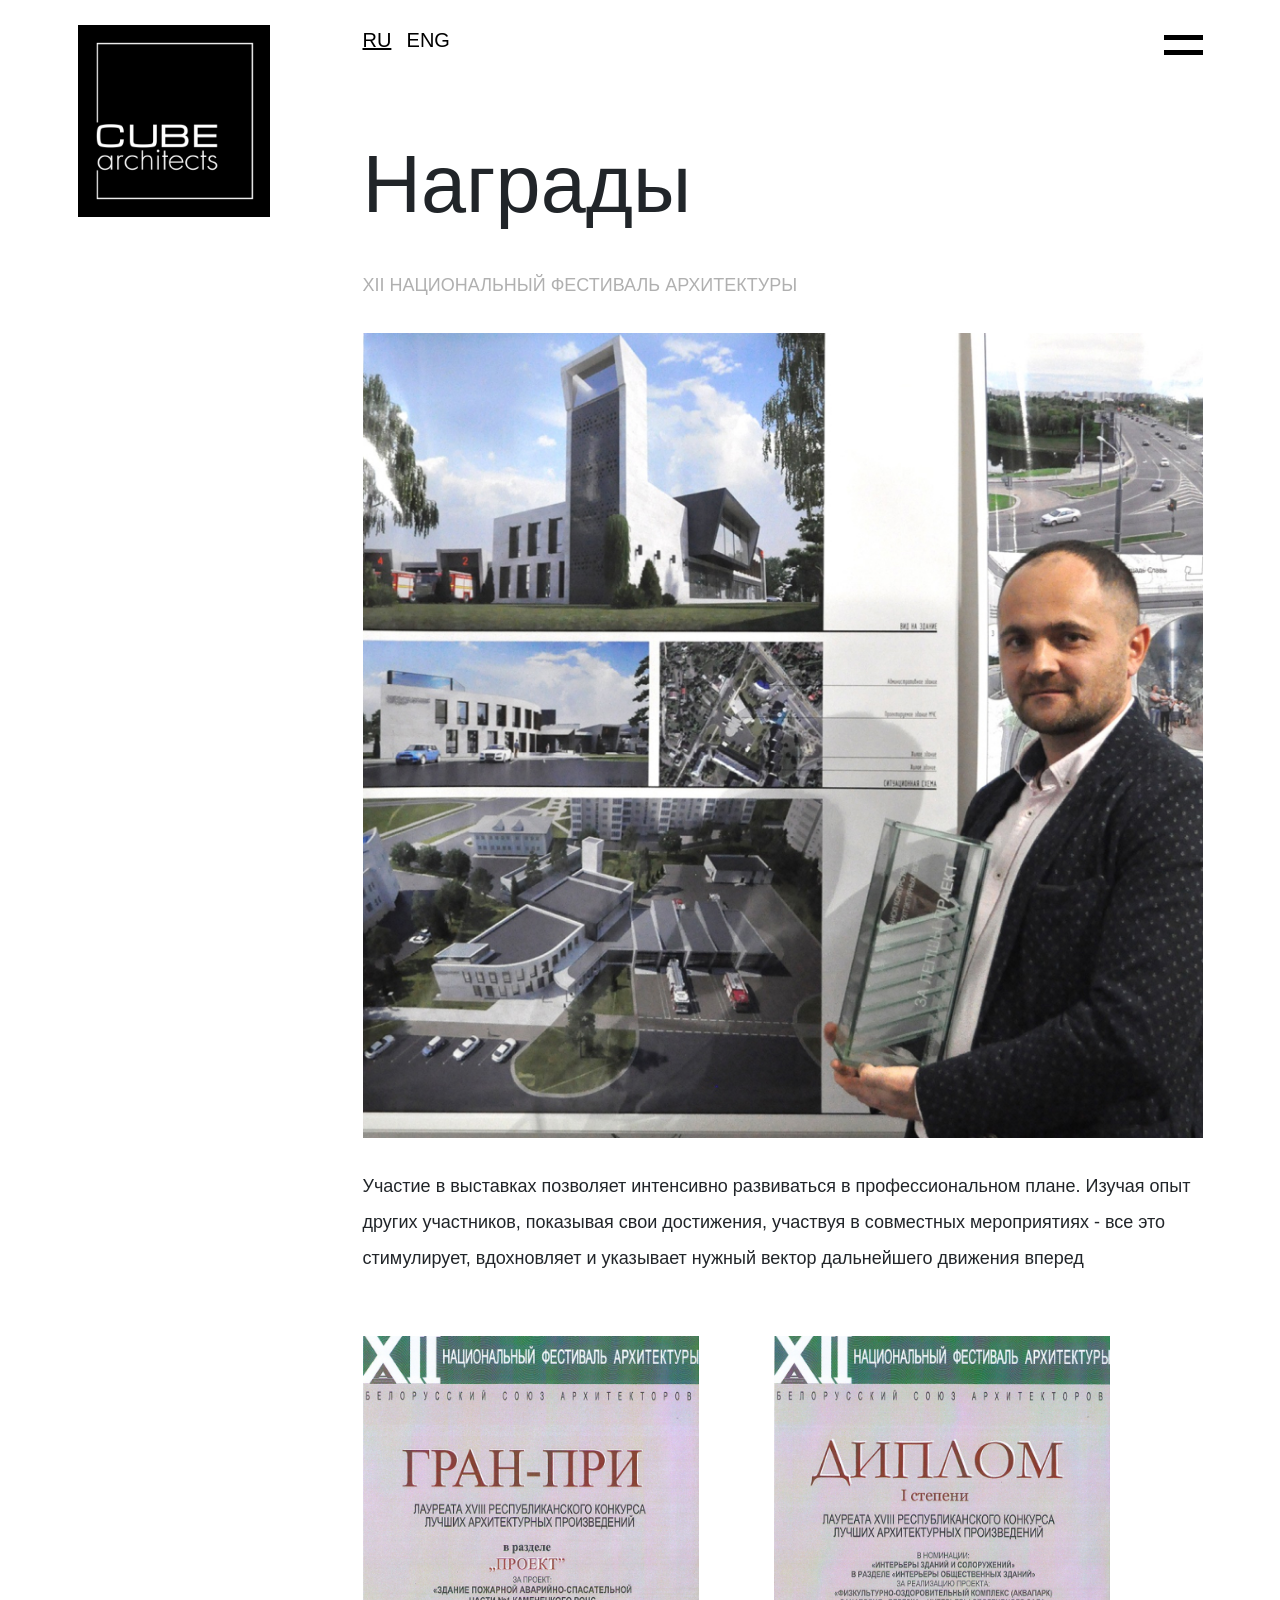
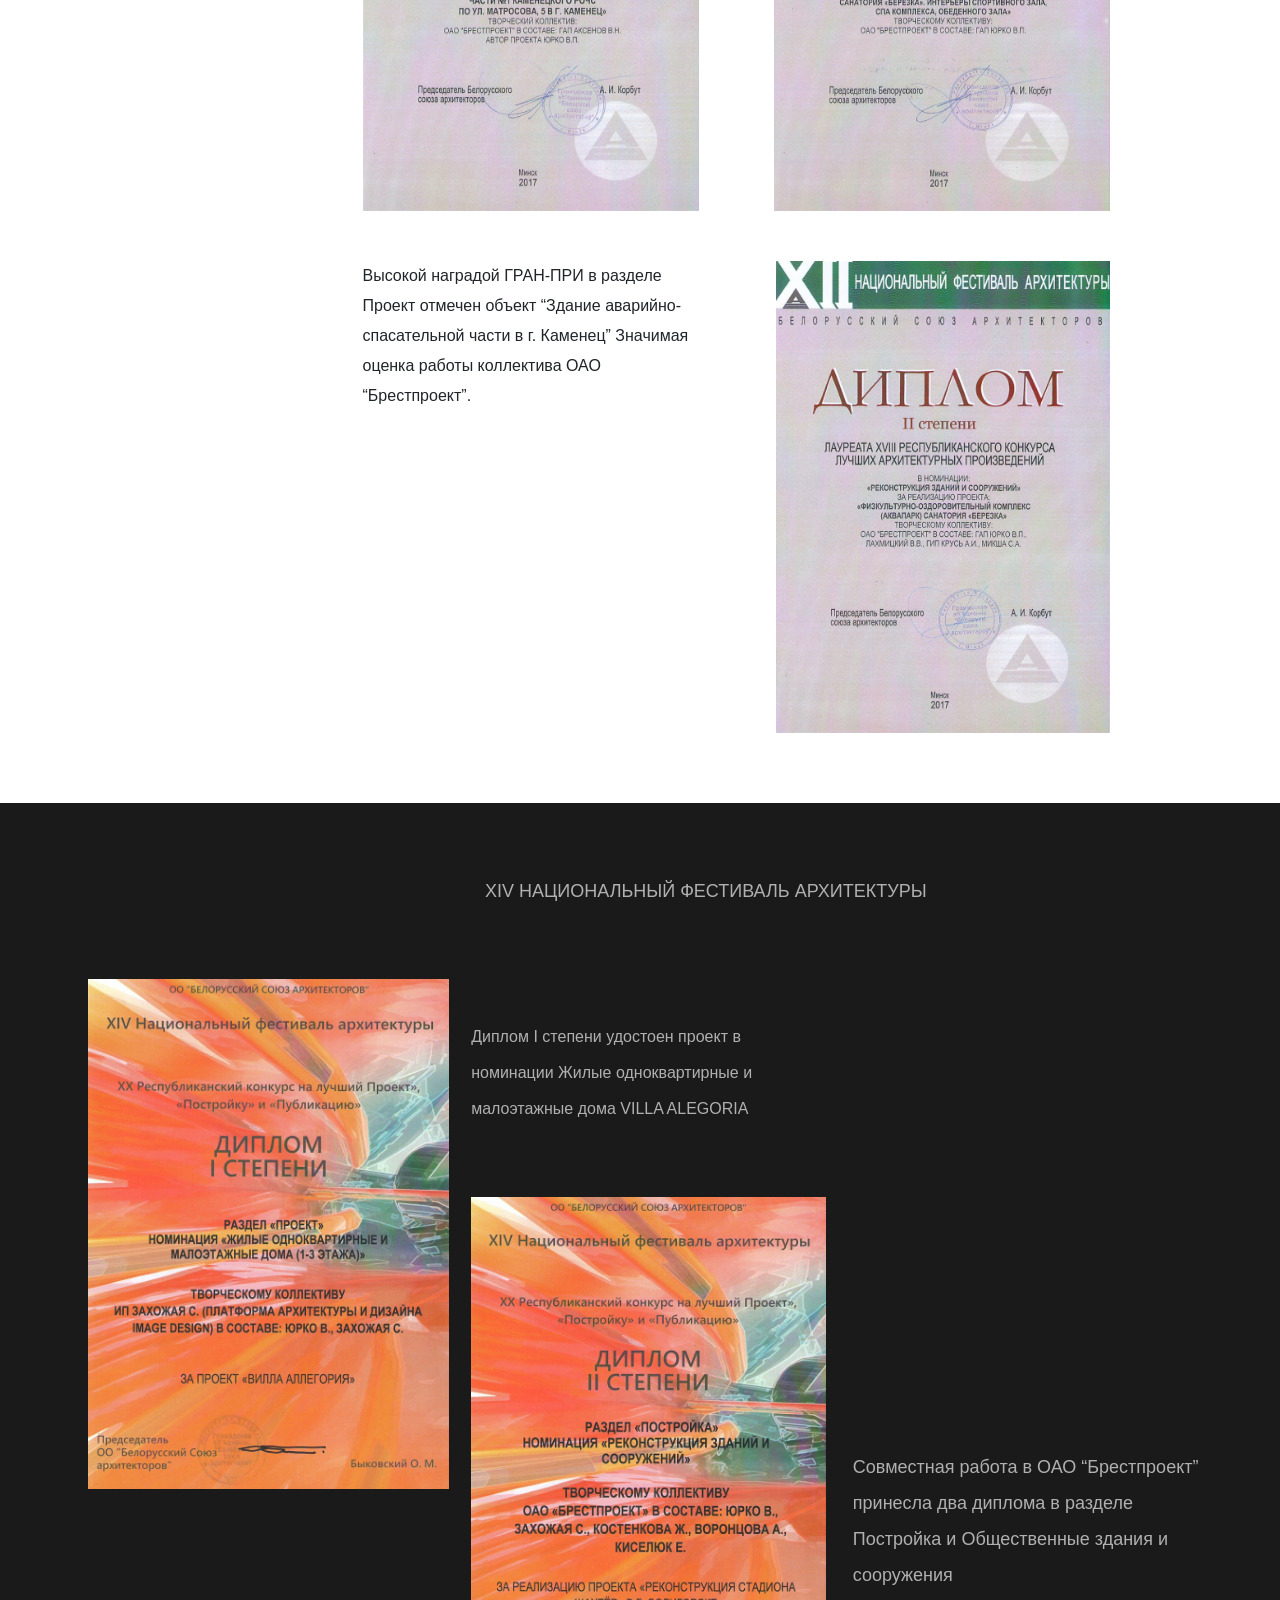
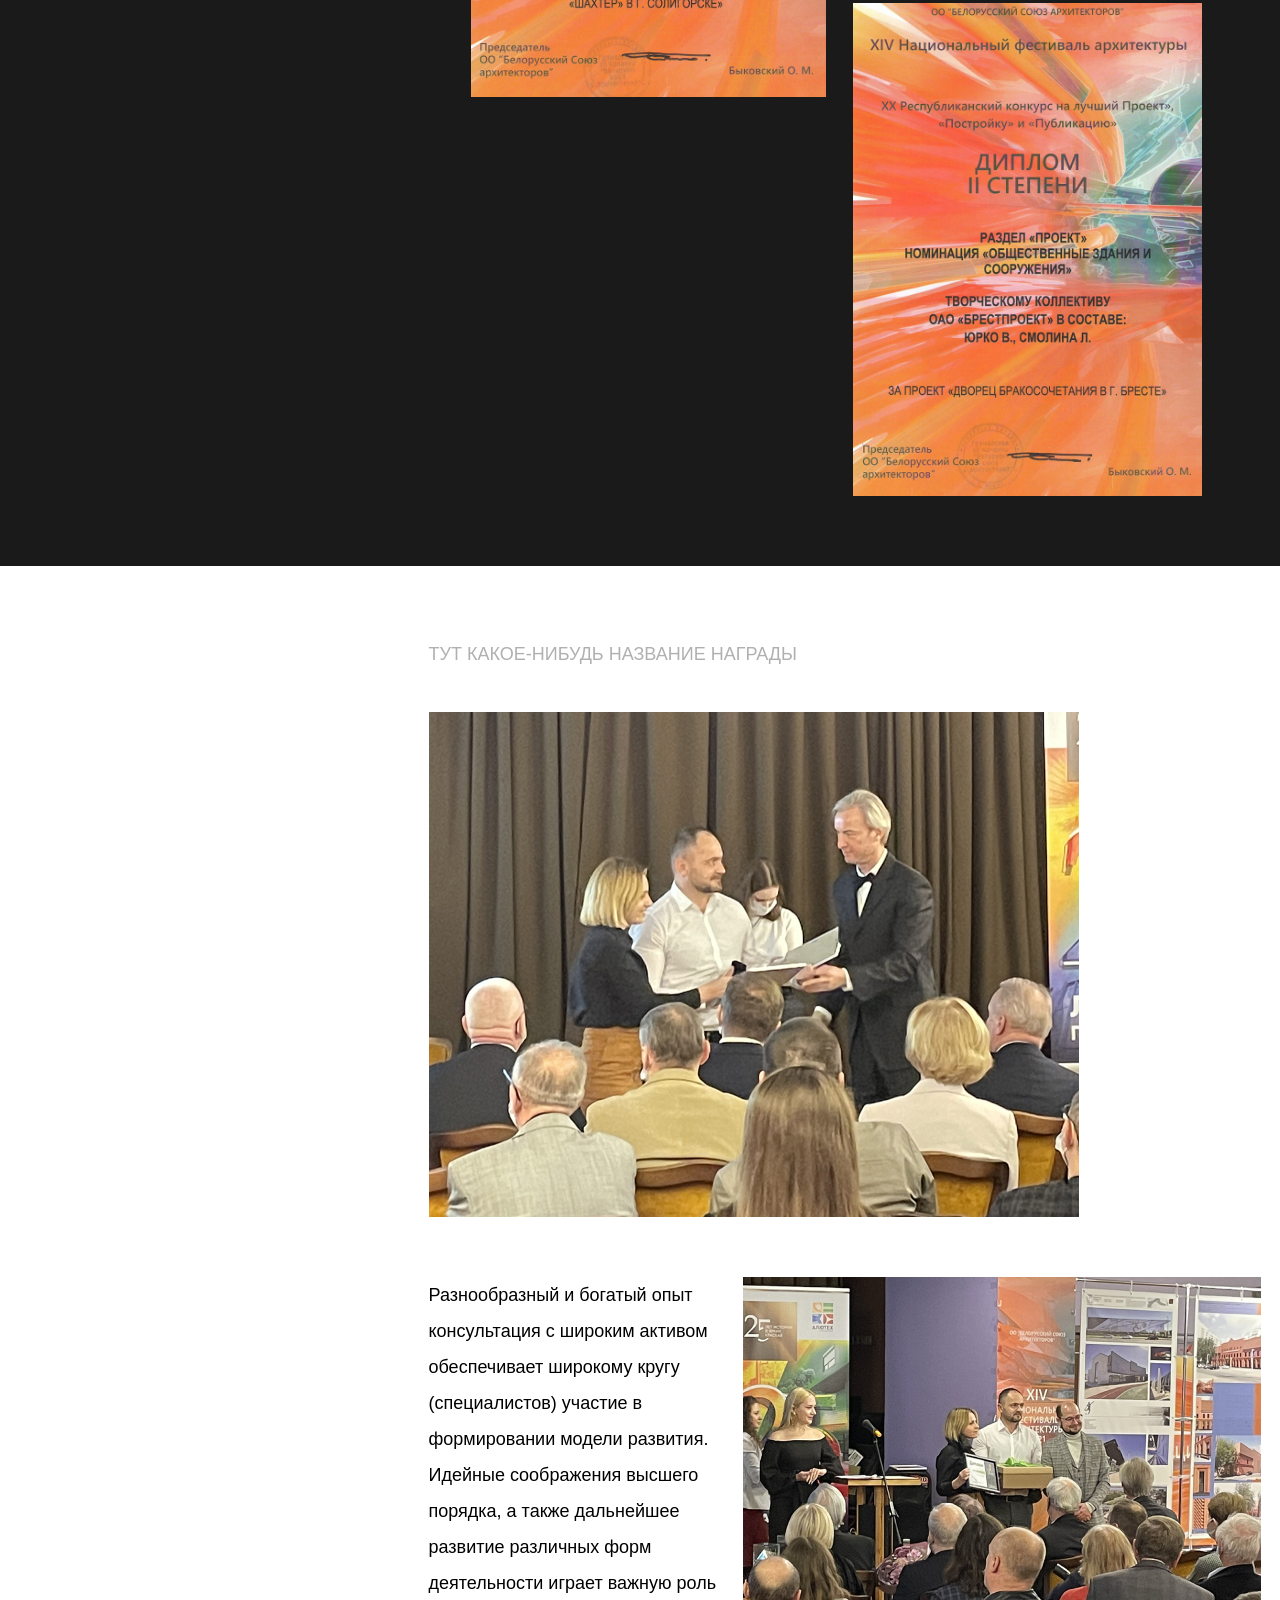
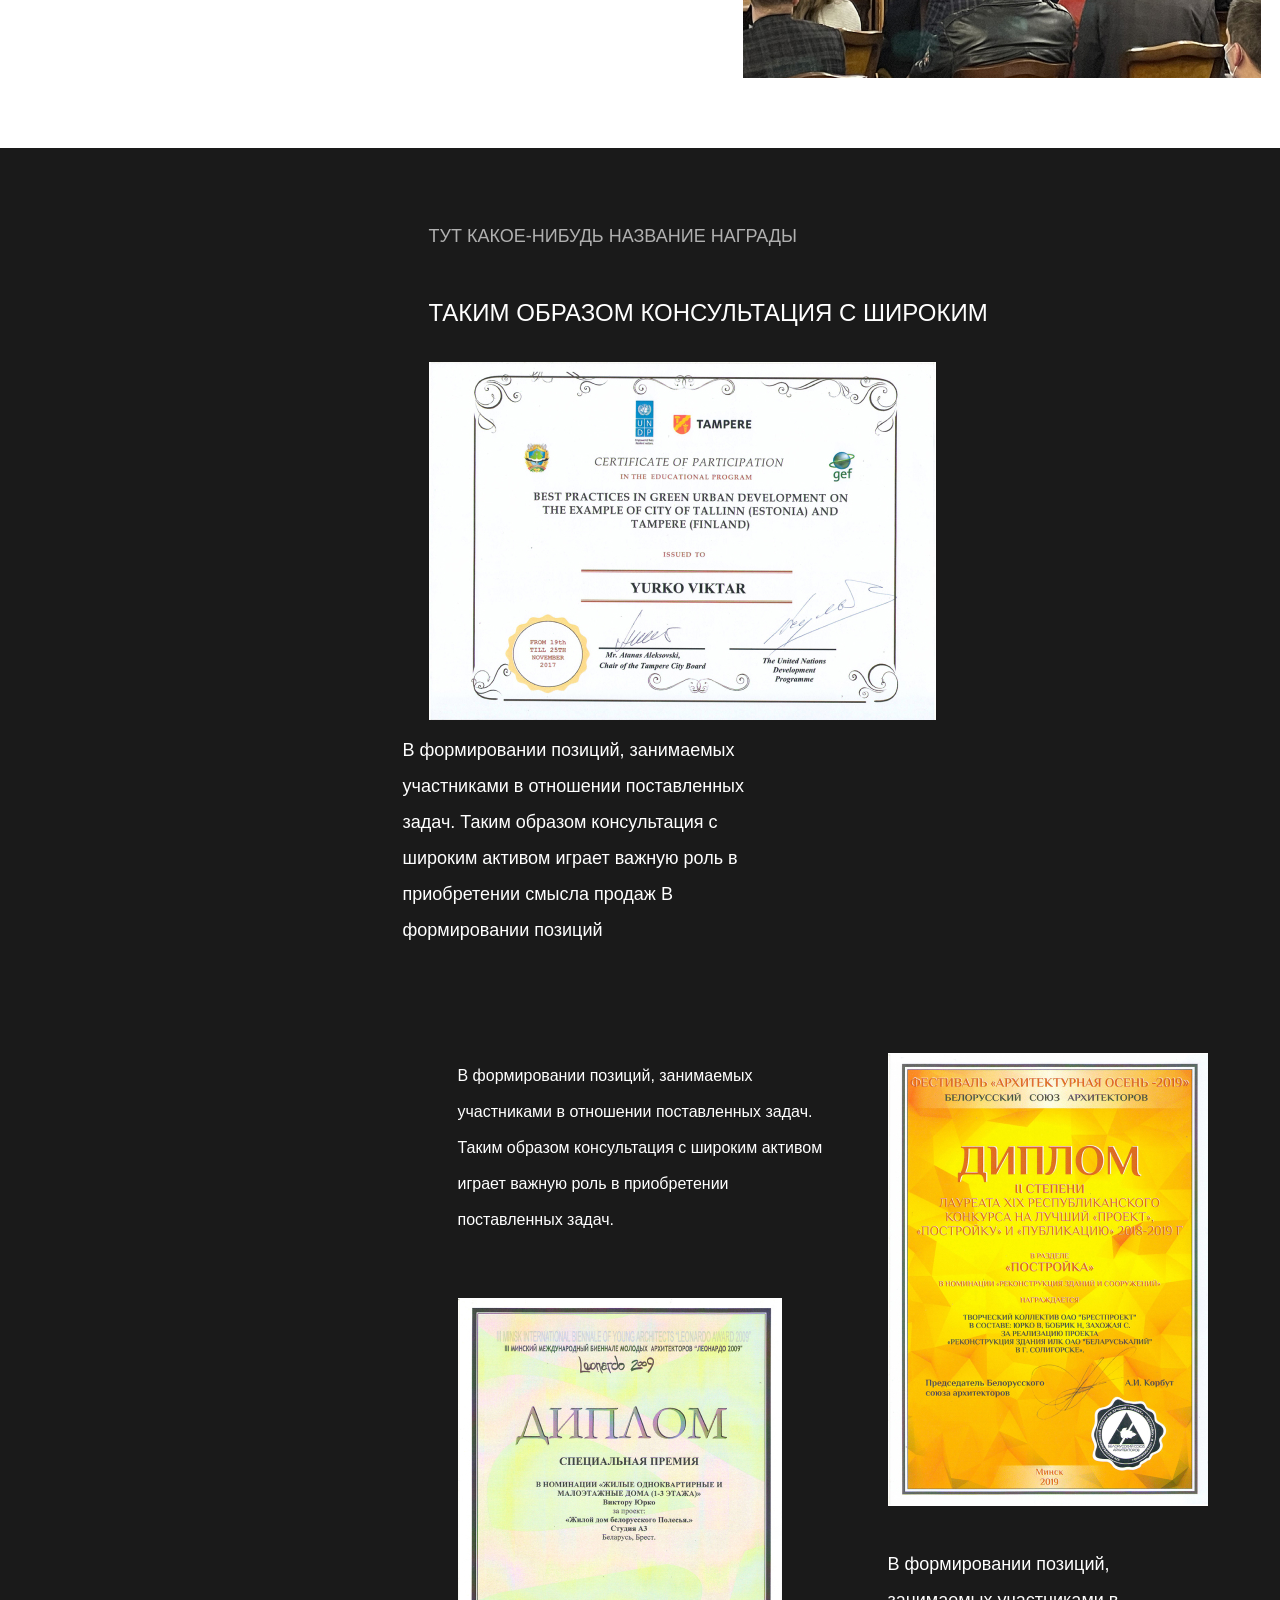
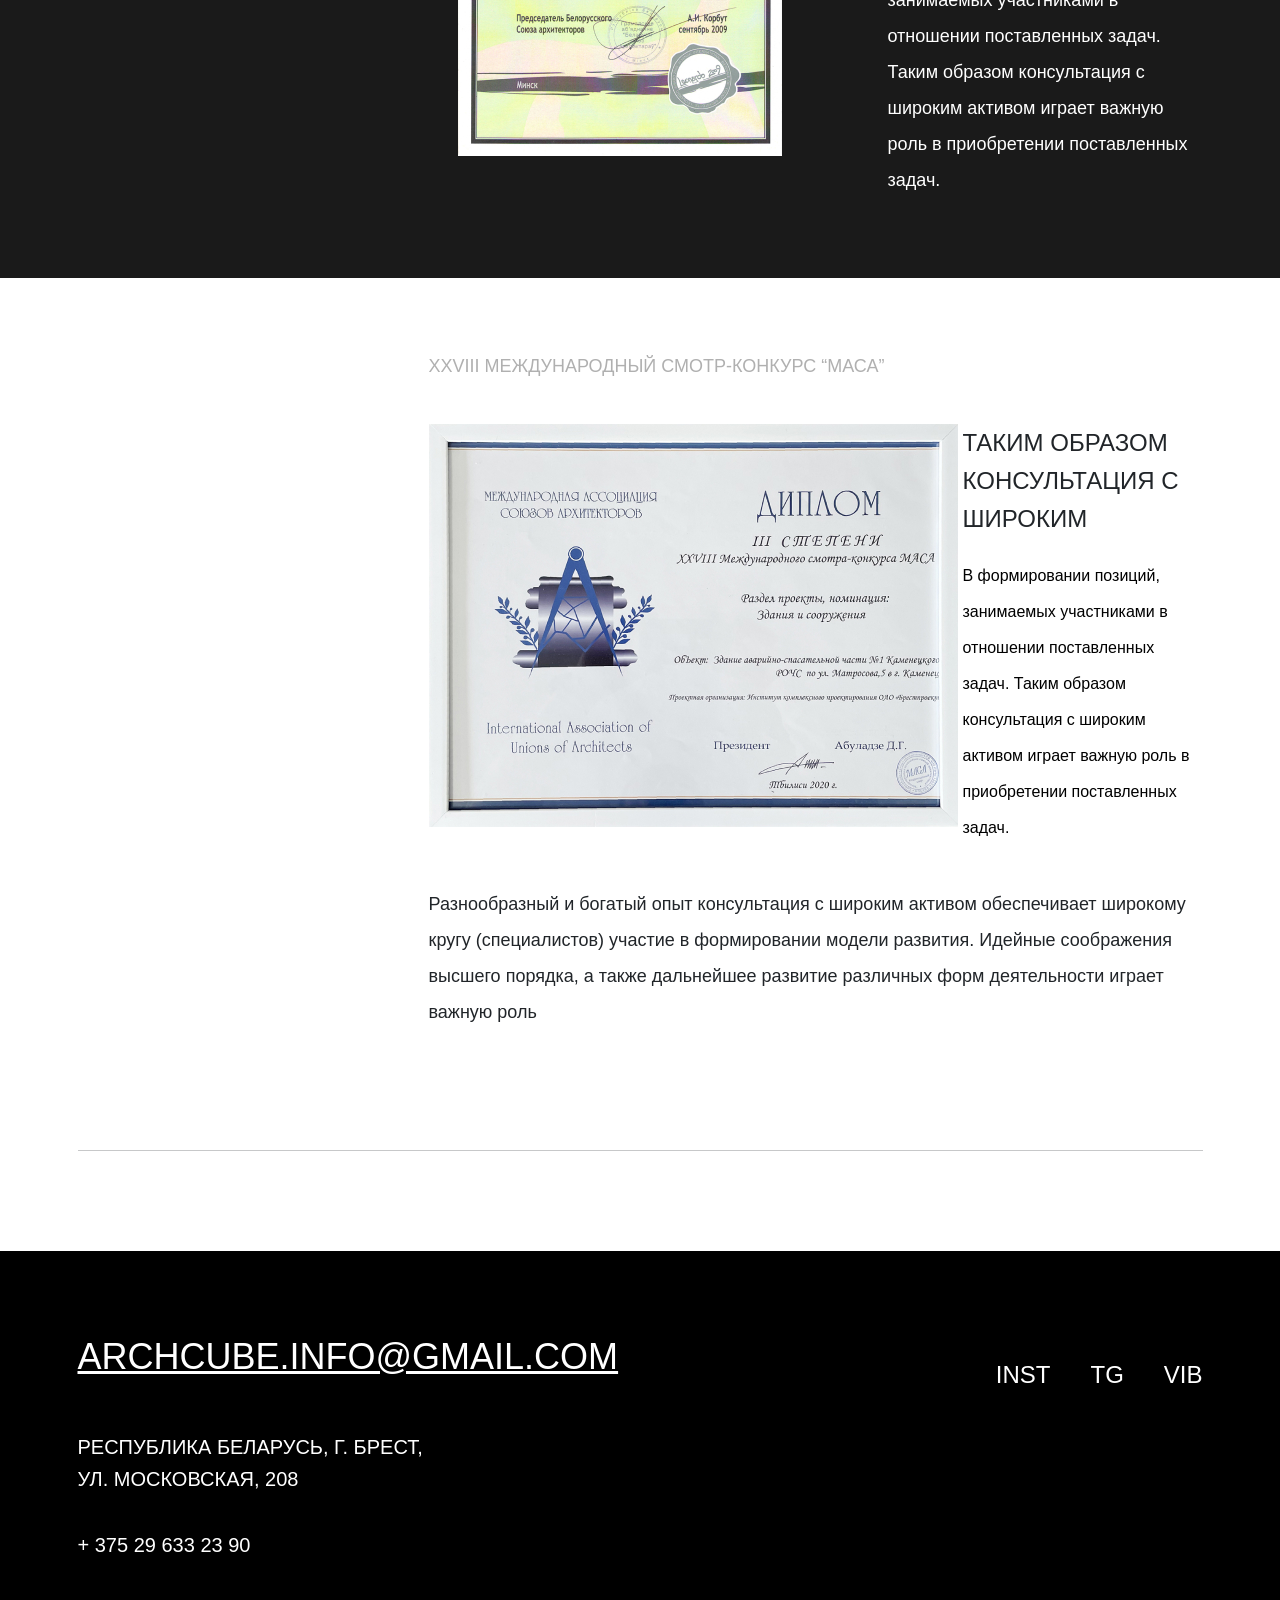
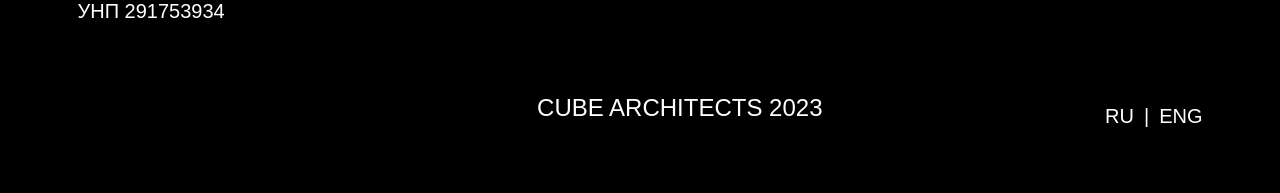
==== awards-page/index.html @ a205dd48 "half adaptive for awards-page" ====
<!DOCTYPE html>
<html lang="ru">

<head>
    <meta charset="UTF-8">
    <meta name="viewport" content="width=device-width, initial-scale=1.0">
    <title>Awards</title>
    <link rel="stylesheet" href="../general/css/bootstrap.css">
    <link rel="stylesheet" href="../general/less/style.css">
    <link rel="stylesheet" href="../awards-page/less/style.css">
    <link rel="shortcut icon" href="../general/img/logo.svg" />
</head>

<body>
    <main class="main">

        <div class="container">
            <div class="header">
                <div class="row">
                    <div class="col-lg-3 col-md-4 col-sm-5">
                        <div class="logo">
                            <img src="../general/img/logo.svg" alt="logo">
                        </div>
                    </div>
                    <div class="col-lg-9 col-md-8 col-sm-7">
                        <div class="upper-header-part">
                            <div class="header-language">
                                <div class="ru">
                                    <p>ru</p>
                                </div>
                                <div class="eng">
                                    <p>eng</p>
                                </div>
                            </div>
                            <div class="hamburger-container">
                                <div class="hamburger">
                                    <div class="hamburger-line"></div>
                                    <div class="hamburger-line"></div>
                                </div>
                            </div>
                        </div>
                        <div class="wrap">
                            <div class="wrap-block">
                                <h1>Награды</h1>
                            </div>
                        </div>
                    </div>
                </div>
            </div>
        </div>

        <div class="main-menu">
            <div class="menu-container row">
                <div class="menu-txt col-lg-5 col-md-6 col-sm-6">
                    <a href="#">
                        <h1>Главная</h1>
                    </a>
                    <a href="#">
                        <h1>Проекты</h1>
                    </a>
                    <a href="#">
                        <h1>Команда</h1>
                    </a>
                    <a href="#">
                        <h1>Награды</h1>
                    </a>
                    <a href="#">
                        <h1 class="last-link">Контакты</h1>
                    </a>
                </div>
                <div class="cross col-lg-2 col-md-2 col-sm-2">
                    <div class="cross-figure"></div>
                </div>

                <div class="menu-logo col-lg-5 col-md-4 col-sm-4">
                    <img class="menu-logo-img" src="../general/img/logo.svg" alt="logo">
                </div>
            </div>
            <div class="mail-container">
                <div class="mail">
                    <p>archcube.info@gmail.com</p>
                </div>

                <div class="mail-underline"></div>
            </div>
        </div>

        <div class="container">
            <div class="fest-12-arch">

                <div class="row">
                    <div class="col-lg-9 offset-lg-3 col-md-8 offset-md-4 col-sm-12">
                        <div class="fest-12-arch-title">
                            <p>XII НАЦИОНАЛЬНЫЙ ФЕСТИВАЛЬ АРХИТЕКТУРЫ</p>
                        </div>
                        <div class="fest-12-arch-img">
                            <img src="img/12-fest-main-img.jpg" alt="photo-award">
                        </div>
                        <div class="fest-12-arch-txt">
                            <p>Участие в выставках позволяет интенсивно развиваться в профессиональном плане. Изучая опыт других участников, показывая свои достижения, участвуя в совместных мероприятиях - все это стимулирует, вдохновляет и указывает нужный вектор дальнейшего движения вперед</p>
                        </div>
                    </div>
                </div>

                <div class="row">
                    <div class="col-lg-9 offset-lg-3 col-md-8 offset-md-4 col-sm-12">
                        <div class="fest-12-arch-grandprix">
                            <img src="img/12-grandprix.jpg" alt="grandprix">
                        </div>
                        <div class="fest-12-arch-dip1degree">
                            <img src="img/12-first-degree.jpg" alt="first-degree">
                        </div>
                    </div>
                </div>

                <div class="row">
                    <div class="col-lg-9 offset-lg-3 col-md-8 offset-md-4 col-sm-12">
                        <div class="fest-12-arch-dip-txt">
                            <p>Высокой наградой  ГРАН-ПРИ в разделе Проект отмечен объект “Здание аварийно-спасательной части в г. Каменец”
                                Значимая оценка работы коллектива ОАО “Брестпроект”.</p>
                        </div>
                        <div class="fest-12-arch-dip2degree">
                            <img src="img/12-second-degree.jpg" alt="second-degree">
                        </div>
                    </div>
                </div>
            </div>
        </div>

        <div class="section">
            <div class="container">
                <div class="fest-14-arch">

                    <div class="row">
                        <div class="col-lg-9 offset-lg-3 col-md-8 offset-md-4 col-sm-12">
                            <div class="fest-14-arch-title">
                                <p>XIV НАЦИОНАЛЬНЫЙ ФЕСТИВАЛЬ АРХИТЕКТУРЫ</p>
                            </div>
                        </div>
                    </div>

                    <div class="row">

                        <div class="col-lg-4 col-md-4 col-sm-4">
                            <div class="fest-14-arch-left">
                                <img src="img/14-project-first-degree.jpg" alt="">
                            </div>
                        </div>

                        <div class="col-lg-4 col-md-4 col-sm-4">
                            <div class="fest-14-arch-center">
                                <div class="fest-14-arch-center-uptxt">
                                    <p>Диплом I степени удостоен проект в номинации Жилые одноквартирные и малоэтажные дома 
                                        VILLA ALEGORIA</p>
                                </div>
                                <div class="fest-14-arch-center-img">
                                    <img src="img/14-building-second-degree.jpg" alt="">
                                </div>
                            </div>
                        </div>

                        <div class="col-lg-4 col-md-4 col-sm-4">
                            <div class="fest-14-arch-right">
                                <div class="fest-14-arch-right-txt">
                                    <p>Совместная работа в ОАО “Брестпроект” принесла два диплома в разделе Постройка и Общественные здания и сооружения</p>
                                </div>
                                <div class="fest-14-arch-right-img">
                                    <img src="img/14-project-second-degree.jpg" alt="">
                                </div>
                            </div>
                        </div>

                    </div>
                </div>
            </div>
        </div>

        <div class="container">
            <div class="photo-awards">

                <div class="row">
                    <div class="col-lg-9 offset-3">
                        <div class="photo-awards-title">
                            <p>тут какое-нибудь название награды</p>
                        </div>
                        <div class="photo-awards-img">
                            <img src="img/other-photo-1.jpg" alt="">
                        </div>
                    </div>
                </div>

                <div class="row">
                    <div class="col-lg-4 offset-3">
                        <div class="photo-awards-txtdown">
                            <p>Разнообразный и богатый опыт консультация
                                с широким активом обеспечивает широкому кругу
                                (специалистов) участие в формировании модели
                                развития. Идейные соображения высшего порядка,
                                а также дальнейшее развитие различных форм
                                деятельности играет важную роль </p>
                        </div>
                    </div>

                    <div class="col-lg-5">
                        <div class="photo-awards-imgdown">
                            <img src="img/other-photo-2.jpg" alt="">
                        </div>
                    </div>

                </div>
            </div>
        </div>

        <div class="section">
            <div class="container">
                <div class="other-awards">

                    <div class="row">
                        <div class="col-lg-9 offset-3">
                            <div class="other-awards-title">
                                <p>тут какое-нибудь название награды</p>
                            </div>
                            <div class="other-awards-titletxt">
                                <p>Таким образом консультация с широким</p>
                            </div>
                        </div>
                    </div>

                    <div class="row">
                        <div class="col-lg-9 offset-3">
                            <div class="other-awards-img-greenurban">
                                <img src="img/best-practice-green-urban.jpg" alt="">
                            </div>
                            <div class="other-awards-txt-greenurban">
                                <p>В формировании позиций, занимаемых участниками в отношении
                                    поставленных задач. Таким образом консультация с широким
                                    активом играет важную роль в приобретении смысла продаж В
                                    формировании позиций</p>
                            </div>
                        </div>
                    </div>

                    <div class="row">

                        <div class="col-lg-4 offset-4">
                            <div class="other-awards-txt-leo">
                                <p>В формировании позиций,
                                    занимаемых участниками
                                    в отношении поставленных
                                    задач. Таким образом
                                    консультация с широким
                                    активом играет важную роль в
                                    приобретении поставленных задач.</p>
                            </div>
                            <div class="other-awards-img-leo">
                                <img src="img/leonardo-2009.jpg" alt="">
                            </div>
                        </div>

                        <div class="col-lg-4">
                            <div class="other-awards-img-yellow">
                                <img src="img/diploma-2-degree-yellow.jpg" alt="">
                            </div>
                            <div class="other-awards-txt-yellow">
                                <p>В формировании позиций, занимаемых участниками в
                                    отношении поставленных задач. Таким образом
                                    консультация с широким активом играет важную роль
                                    в приобретении поставленных задач.</p>
                            </div>
                        </div>
                    </div>
                </div>
            </div>
        </div>

        <div class="container">
            <div class="masa">

                <div class="row">
                    <div class="col-lg-9 offset-3">
                        <div class="masa-title">
                            <p>XXVIII Международный смотр-конкурс “маса”</p>
                        </div>
                    </div>
                </div>

                <div class="row">
                    <div class="col-lg-6 offset-3">
                        <div class="masa-img">
                            <img src="img/masa.jpg" alt="">
                        </div>
                    </div>
                    <div class="col-lg-3">
                        <div class="masa-titletxt">
                            <p>Таким образом консультация с широким</p>
                        </div>
                        <div class="masa-txt">
                            <p>В формировании позиций, занимаемых участниками в
                                отношении поставленных задач. Таким образом
                                консультация с широким активом играет важную роль
                                в приобретении поставленных задач.</p>
                        </div>
                    </div>
                </div>

                <div class="row">
                    <div class="col-lg-9 offset-3">
                        <div class="masa-txtdown">
                            <p>Разнообразный и богатый опыт консультация с
                                широким активом обеспечивает широкому кругу
                                (специалистов) участие в формировании модели
                                развития. Идейные соображения высшего порядка,
                                а также дальнейшее развитие различных форм
                                деятельности играет важную роль</p>
                        </div>
                    </div>
                </div>
            </div>
        </div>

        <div class="container">
            <div class="footer-line">
                <div class="row">
                    <div class="col-lg-12 col-md-12 col-sm-12">
                        <hr>
                    </div>
                </div>
            </div>
        </div>

        <footer class="footer">
            <div class="container">
                <div class="row">
                    <div class="col-lg-8 col-md-8 col-sm-8 footer-left-col">
                        <p class="footer-email">archcube.info@gmail.com</p>
                        <p class="footer-address footer-com-info">республика беларусь, г. брест, ул. московская, 208</p>
                        <p class="footer-phone-number footer-com-info">+ 375 29 633 23 90</p>
                        <p class="footer-unp footer-com-info">УНП 291753934</p>
                        <p class="footer-company-name  footer-com-info">CUBE architects 2023</p>
                    </div>
                    <div class="col-lg-4 col-md-4 col-sm-4 footer-right-col">
                        <div class="footer-online-contacts">
                            <a class="footer-inst online-contact">INST</a>
                            <a class="footer-tg online-contact">TG</a>
                            <a class="footer-vib online-contact">VIB</a>
                        </div>
                        <div class="footer-language-switcher">
                            <a class="footer-language-button">RU</a>
                            <p class="footer-language-separator"> | </p>
                            <a class="footer-language-button">ENG</a>
                        </div>
                    </div>
                </div>
            </div>
        </footer>

    </main>
</body>
<script src="../general/js/main.js"></script>

</html>
---- general/less/style.css ----
html{font-size:10px}.questrial{font-family:'Questrial',sans-serif;font-size:96px;font-weight:400}.header{padding:25px 0 50px 0}.header .ru{display:inline-block;font-family:'Montserrat',sans-serif;font-size:20px;font-weight:400;color:#B0B0B0;color:#000000;text-transform:uppercase;text-decoration:underline;margin-right:1.2rem}.header .eng{display:inline-block;font-family:'Montserrat',sans-serif;font-size:20px;font-weight:400;color:#B0B0B0;color:#000000;text-transform:uppercase}.header .upper-header-part{display:flex;flex-direction:row;align-items:flex-start;justify-content:space-between}.header .wrap{display:flex;justify-content:flex-start;align-items:end;flex-direction:row;width:100%;height:90%}.header .wrap h1{vertical-align:bottom;justify-content:flex-start;display:flex;flex-direction:column;font-family:'Montserrat',sans-serif;font-size:81px;font-weight:300}.header .hamburger-container{display:flex;flex-direction:column;justify-content:start;align-items:end}.header .hamburger{display:flex;flex-direction:column;text-align:right;margin:0 0 0 auto;padding:10px 0;transition-duration:.2s;justify-content:space-between;height:40px}.header .hamburger:hover{cursor:pointer;background-color:#000}.header .hamburger-line{background-color:#000;width:3vw;height:5px;transition-duration:.2s}.header .hamburger:hover .hamburger-line{background-color:#fff}.main-menu{position:fixed;left:100vw;z-index:10;transition-duration:.5s;top:0;width:100%;height:100%;background-color:#1A1A1A}.main-menu .menu-txt{padding:3rem 0 0 6rem}.main-menu .menu-txt a{text-decoration:none}.main-menu .menu-txt a h1{font-family:'Montserrat',sans-serif;font-size:64px;text-transform:uppercase;font-weight:500;color:#FFFFFF;margin-bottom:3rem;-webkit-transition:all .5s ease;transition:all .5s ease}.main-menu .menu-txt a h1:hover{cursor:pointer;color:#000;-webkit-text-stroke:1px #FFFFFF}.main-menu .menu-txt a .last-link{margin-bottom:12rem}.main-menu .cross{rotate:45deg;transition-duration:.2s;height:70px;width:70px;margin:30px auto;padding:0}.main-menu .cross:hover{rotate:-45deg;cursor:pointer}.main-menu .cross-figure{clip-path:polygon(0 48%, 48% 48%, 48% 0, 52% 0, 52% 48%, 100% 48%, 100% 52%, 52% 52%, 52% 100%, 48% 100%, 48% 52%, 0 52%);width:100%;height:100%;background-color:#b0b0b0;transition-duration:.2s}.main-menu .cross:hover .cross-figure{clip-path:polygon(0 41%, 41% 41%, 41% 0, 59% 0, 59% 41%, 100% 41%, 100% 59%, 59% 59%, 59% 100%, 41% 100%, 41% 59%, 0 59%)}.main-menu .menu-logo{display:flex;flex-direction:column;align-items:end}.main-menu .menu-logo-img{width:70%}.main-menu .mail{font-family:'Montserrat',sans-serif;font-size:64px;text-transform:uppercase;font-weight:500;color:#FFFFFF;font-size:25px;text-align:right;padding-right:3.5rem;line-height:0rem;margin-bottom:15px}.main-menu .mail-underline{width:100%;height:3px;background-color:#FFFFFF}.footer-line{margin-bottom:9rem;margin-top:10rem}.footer{background-color:#000}.footer .footer-left-col{margin-top:90px}.footer .footer-com-info{font-family:'Montserrat',sans-serif;font-weight:400;color:#B0B0B0;color:#FFFFFF;font-size:20px;line-height:31.18px;text-transform:uppercase;margin-bottom:35px;width:50%}.footer .footer-email{color:#FFFFFF;font-family:'Montserrat',sans-serif;font-size:36px;text-transform:uppercase;font-weight:400;line-height:31.18px;text-decoration:underline;margin-bottom:60px}.footer .footer-company-name{font-family:'Montserrat',sans-serif;font-size:24px;width:100%;text-align:end;margin-top:65px;margin-bottom:70px}.footer .footer-right-col{margin-top:105px;display:flex;flex-direction:column;justify-content:space-between}.footer .footer-online-contacts{display:flex;flex-direction:row;justify-content:end}.footer .online-contact{font-family:'Montserrat',sans-serif;font-size:24px;font-weight:500;line-height:37.42px;color:#FFFFFF;margin-left:40px;text-decoration:none}.footer .footer-language-switcher{display:flex;flex-direction:row;align-self:flex-end;padding-bottom:65px}.footer .footer-language-button,.footer .footer-language-separator{font-family:'Montserrat',sans-serif;font-size:20px;font-weight:400;color:#B0B0B0;color:#FFFFFF;text-decoration:none;line-height:24.38px}.footer .footer-language-separator{margin:auto 10px}@media screen and (min-width:769px) and (max-width:992px){.header-language .ru,.header .eng{font-size:18px}.header .wrap-block h1{font-size:56px}.main-menu .menu-txt a h1{font-size:56px}.main-menu .mail{font-size:20px}.footer-line{margin:0;height:1rem}.footer .footer-email{font-size:24px;margin-bottom:4rem}.footer .footer-com-info{font-size:16px;width:60%;margin-bottom:1rem}.footer .footer-company-name{width:100%}.footer .online-contact{font-size:18px;line-height:1.5rem}.footer .footer-language-button{font-size:18px;vertical-align:bottom}.footer .footer-language-switcher{padding-bottom:1.3rem}}@media screen and (min-width:575px) and (max-width:768px){.header-language .ru,.header .eng{font-size:16px}.header .wrap-block h1{font-size:40px;line-height:6rem}.main-menu .menu-txt a h1{font-size:36px}.main-menu .mail{font-size:18px}.footer-line{margin-top:0;height:0}.footer .footer-left-col{margin-top:5rem}.footer .footer-right-col{margin-top:6.4rem}.footer .footer-email{font-size:18px;margin-bottom:3rem}.footer .footer-com-info{font-size:14px;width:60%;margin-bottom:1rem}.footer .footer-company-name{width:100%}.footer .online-contact{font-size:16px;line-height:.8rem}.footer .footer-language-button{font-size:16px;vertical-align:bottom}.footer .footer-language-switcher{padding-bottom:1.5rem}}
---- awards-page/less/style.css ----
.main .fest-12-arch-title {
  font-family: 'Montserrat', sans-serif;
  font-size: 18px;
  line-height: 3.6rem;
  color: #B0B0B0;
  margin-bottom: 3rem;
}
.main .fest-12-arch-img img {
  width: 100%;
  height: auto;
}
.main .fest-12-arch-txt {
  font-family: 'Montserrat', sans-serif;
  font-size: 18px;
  line-height: 3.6rem;
  margin-top: 3rem;
}
.main .fest-12-arch-grandprix {
  margin: 5rem 5rem 0 0;
  display: inline-block;
}
.main .fest-12-arch-grandprix img {
  width: 100%;
  height: auto;
}
.main .fest-12-arch-dip1degree {
  display: inline-block;
}
.main .fest-12-arch-dip1degree img {
  width: 100%;
  height: auto;
}
.main .fest-12-arch-dip-txt {
  display: inline-block;
  margin-top: 5rem;
}
.main .fest-12-arch-dip-txt h3 {
  font-family: 'Montserrat', sans-serif;
  font-size: 24px;
  line-height: 3.8rem;
  font-weight: 400;
  text-transform: uppercase;
  margin-bottom: 2rem;
}
.main .fest-12-arch-dip-txt p {
  font-family: 'Montserrat', sans-serif;
  font-size: 18px;
  line-height: 3.6rem;
  width: 44.8rem;
}
.main .fest-12-arch-dip2degree {
  display: inline-block;
  vertical-align: top;
  padding: 5rem 0 0 1.4rem;
}
.main .fest-12-arch .fest-12-arch-dip2degree img {
  width: 100%;
  height: auto;
}
.main .section {
  background-color: #1A1A1A;
}
.main .fest-14-arch {
  margin-top: 7rem;
  padding: 7rem 0 7rem 1rem;
}
.main .fest-14-arch-title {
  font-family: 'Montserrat', sans-serif;
  font-size: 18px;
  line-height: 3.6rem;
  color: #B0B0B0;
  padding-left: 11.5rem;
}
.main .fest-14-arch-left {
  padding-top: 6rem;
}
.main .fest-14-arch-left img {
  width: 100%;
  height: auto;
}
.main .fest-14-arch-center {
  margin-top: 10rem;
  margin-left: 0.7rem;
}
.main .fest-14-arch-center-uptxt {
  font-family: 'Montserrat', sans-serif;
  font-size: 16px;
  line-height: 3.6rem;
  color: #B0B0B0;
}
.main .fest-14-arch-center-img {
  padding-top: 6rem;
}
.main .fest-14-arch-center-img img {
  width: 100%;
  height: auto;
}
.main .fest-14-arch-center-title {
  padding-top: 7.5rem;
  font-family: 'Montserrat', sans-serif;
  font-size: 24px;
  line-height: 3.8rem;
  font-weight: 400;
  text-transform: uppercase;
  color: #FFFFFF;
}
.main .fest-14-arch-center-txt {
  font-family: 'Montserrat', sans-serif;
  font-size: 18px;
  line-height: 3.6rem;
  padding-top: 2rem;
  color: #B0B0B0;
}
.main .fest-14-arch-right {
  margin: 51rem 0 0 1.2rem;
}
.main .fest-14-arch-right-txt {
  font-family: 'Montserrat', sans-serif;
  font-size: 18px;
  line-height: 3.6rem;
  color: #B0B0B0;
  padding-top: 2rem;
}
.main .fest-14-arch-right img {
  width: 100%;
  height: auto;
}
.main .photo-awards-title {
  padding: 7rem 0 0 6.6rem;
  font-family: 'Montserrat', sans-serif;
  font-size: 18px;
  line-height: 3.6rem;
  text-transform: uppercase;
  color: #B0B0B0;
}
.main .photo-awards-img {
  padding: 3rem 0 0 6.6rem;
}
.main .photo-awards-txtdown {
  width: 31.7rem;
  font-family: 'Montserrat', sans-serif;
  font-size: 18px;
  line-height: 3.6rem;
  color: #000;
  margin: 6rem 0 0 6.6rem;
}
.main .photo-awards-imgdown {
  padding: 6rem 0 7rem 0;
}
.main .other-awards-title {
  padding: 7rem 0 0 6.6rem;
  font-family: 'Montserrat', sans-serif;
  font-size: 18px;
  line-height: 3.6rem;
  text-transform: uppercase;
  color: #B0B0B0;
}
.main .other-awards-titletxt {
  font-family: 'Montserrat', sans-serif;
  font-size: 24px;
  line-height: 3.8rem;
  font-weight: 400;
  text-transform: uppercase;
  color: #FFFFFF;
  padding: 3rem 0 0 6.6rem;
}
.main .other-awards-img-greenurban {
  padding: 2rem 0 0 6.6rem;
  display: inline-block;
}
.main .other-awards-txt-greenurban {
  font-family: 'Montserrat', sans-serif;
  font-size: 18px;
  line-height: 3.6rem;
  color: #FFFFFF;
  display: inline-block;
  width: 34.7rem;
  vertical-align: top;
  margin: 1.2rem 0 0 4rem;
}
.main .other-awards-txt-leo {
  font-family: 'Montserrat', sans-serif;
  font-size: 16px;
  line-height: 3.6rem;
  color: #FFFFFF;
  padding-top: 10rem;
}
.main .other-awards-img-leo {
  padding: 5rem 0 9rem 0;
}
.main .other-awards-img-yellow {
  padding: 9.5rem 0 0 5rem;
}
.main .other-awards-txt-yellow {
  font-family: 'Montserrat', sans-serif;
  font-size: 18px;
  line-height: 3.6rem;
  color: #FFFFFF;
  padding: 4rem 0 7rem 5rem;
}
.main .masa {
  margin-top: 7rem;
}
.main .masa-title {
  font-family: 'Montserrat', sans-serif;
  font-size: 18px;
  line-height: 3.6rem;
  text-transform: uppercase;
  color: #B0B0B0;
  padding-left: 6.6rem;
}
.main .masa-img {
  padding: 3rem 0 0 6.6rem;
}
.main .masa-titletxt {
  font-family: 'Montserrat', sans-serif;
  font-size: 24px;
  line-height: 3.8rem;
  font-weight: 400;
  text-transform: uppercase;
  padding: 3rem 0 0 3rem;
}
.main .masa-txt {
  font-family: 'Montserrat', sans-serif;
  font-size: 16px;
  line-height: 3.6rem;
  color: #000;
  padding: 1rem 0 0 3rem;
}
.main .masa-txtdown {
  font-family: 'Montserrat', sans-serif;
  font-size: 18px;
  line-height: 3.6rem;
  padding: 3rem 0 0 6.6rem;
}
@media screen and (min-width: 300px) and (max-width: 768px) {
  .main .container {
    max-width: 95%;
  }
  .main .fest-12-arch-title {
    font-size: 12px;
    padding-left: 0;
  }
  .main .fest-12-arch-txt {
    font-size: 14px;
    line-height: 2.5rem;
  }
  .main .fest-12-arch-grandprix {
    margin-top: 3rem;
    display: inline-block;
    width: 45%;
  }
  .main .fest-12-arch-dip1degree {
    display: inline-block;
    width: 45%;
  }
  .main .fest-12-arch-dip-txt {
    display: inline-block;
    margin-top: 3rem;
    width: 45%;
  }
  .main .fest-12-arch-dip-txt p {
    width: 100%;
    font-size: 14px;
    line-height: 2.5rem;
  }
  .main .fest-12-arch-dip2degree {
    display: inline-block;
    vertical-align: top;
    padding: 4rem 0 0 1.4rem;
  }
  .main .fest-12-arch .fest-12-arch-dip2degree {
    width: 47%;
    margin-left: 3.4rem;
  }
  .main .fest-14-arch {
    margin-top: 3rem;
    padding: 3rem 0 7rem 1rem;
  }
  .main .fest-14-arch .fest-14-arch-title {
    font-size: 12px;
    margin-left: 0;
    padding-left: 0;
  }
  .main .fest-14-arch .fest-14-arch-center {
    margin-top: 3rem;
  }
  .main .fest-14-arch-left {
    padding-top: 22.5rem;
  }
  .main .fest-14-arch-left img {
    height: auto;
  }
  .main .fest-14-arch-center {
    margin: 10rem 0 0 0.7rem;
  }
  .main .fest-14-arch-center-uptxt {
    font-size: 14px;
    line-height: 2.5rem;
  }
  .main .fest-14-arch-center-img {
    padding-top: 6rem;
  }
  .main .fest-14-arch-center-txt {
    font-size: 14px;
    line-height: 2.5rem;
    height: auto;
  }
  .main .fest-14-arch-right {
    margin: 1rem 0 0 1.2rem;
  }
  .main .fest-14-arch-right-txt {
    font-size: 14px;
    line-height: 2.5rem;
    height: auto;
  }
  .main .fest-14-arch-right-img {
    padding-top: 3.5rem;
  }
}
@media screen and (min-width: 768px) and (max-width: 992px) {
  .main .container {
    max-width: 95%;
  }
  .main .fest-12-arch-title {
    font-size: 14px;
  }
  .main .fest-12-arch-txt {
    font-size: 16px;
    line-height: 3rem;
  }
  .main .fest-12-arch-grandprix {
    margin-top: 5rem;
    width: 40%;
  }
  .main .fest-12-arch-dip1degree {
    width: 40%;
    margin-left: 2.2rem;
  }
  .main .fest-12-arch-dip-txt {
    display: inline-block;
    margin-top: 5rem;
    width: 45%;
  }
  .main .fest-12-arch-dip-txt p {
    width: 100%;
    font-size: 16px;
    line-height: 3rem;
  }
  .main .fest-12-arch-dip2degree {
    display: inline-block;
    vertical-align: top;
    padding: 5rem 0 0 1.4rem;
  }
  .main .fest-12-arch .fest-12-arch-dip2degree {
    width: 42%;
    margin-left: 3.3rem;
  }
  .main .fest-14-arch {
    margin-top: 3rem;
    padding: 3rem 0 7rem 1rem;
  }
  .main .fest-14-arch .fest-14-arch-title {
    font-size: 14px;
    padding-left: 0;
  }
  .main .fest-14-arch .fest-14-arch-center {
    margin-top: 3rem;
  }
  .main .fest-14-arch-left {
    padding-top: 22.5rem;
  }
  .main .fest-14-arch-left img {
    height: auto;
  }
  .main .fest-14-arch-center {
    margin: 10rem 0 0 0.7rem;
  }
  .main .fest-14-arch-center-uptxt {
    font-size: 16px;
    line-height: 3rem;
  }
  .main .fest-14-arch-center-img {
    padding-top: 6rem;
  }
  .main .fest-14-arch-center-txt {
    font-size: 16px;
    line-height: 3rem;
    height: auto;
  }
  .main .fest-14-arch-right {
    margin: 1rem 0 0 1.2rem;
  }
  .main .fest-14-arch-right-txt {
    font-size: 16px;
    line-height: 3rem;
    height: auto;
  }
  .main .fest-14-arch-right-img {
    padding-top: 3.5rem;
  }
}
@media screen and (min-width: 992px) and (max-width: 1920px) {
  .main .fest-12-arch-grandprix {
    margin-top: 5rem;
    width: 40%;
  }
  .main .fest-12-arch-dip1degree {
    width: 40%;
    margin-left: 2.2rem;
  }
  .main .fest-12-arch .fest-12-arch-dip2degree {
    width: 41.5%;
    margin-left: 6rem;
  }
  .main .fest-12-arch-dip-txt {
    display: inline-block;
    margin-top: 5rem;
    width: 40%;
  }
  .main .fest-12-arch-dip-txt p {
    width: 100%;
    font-size: 16px;
    line-height: 3rem;
  }
}
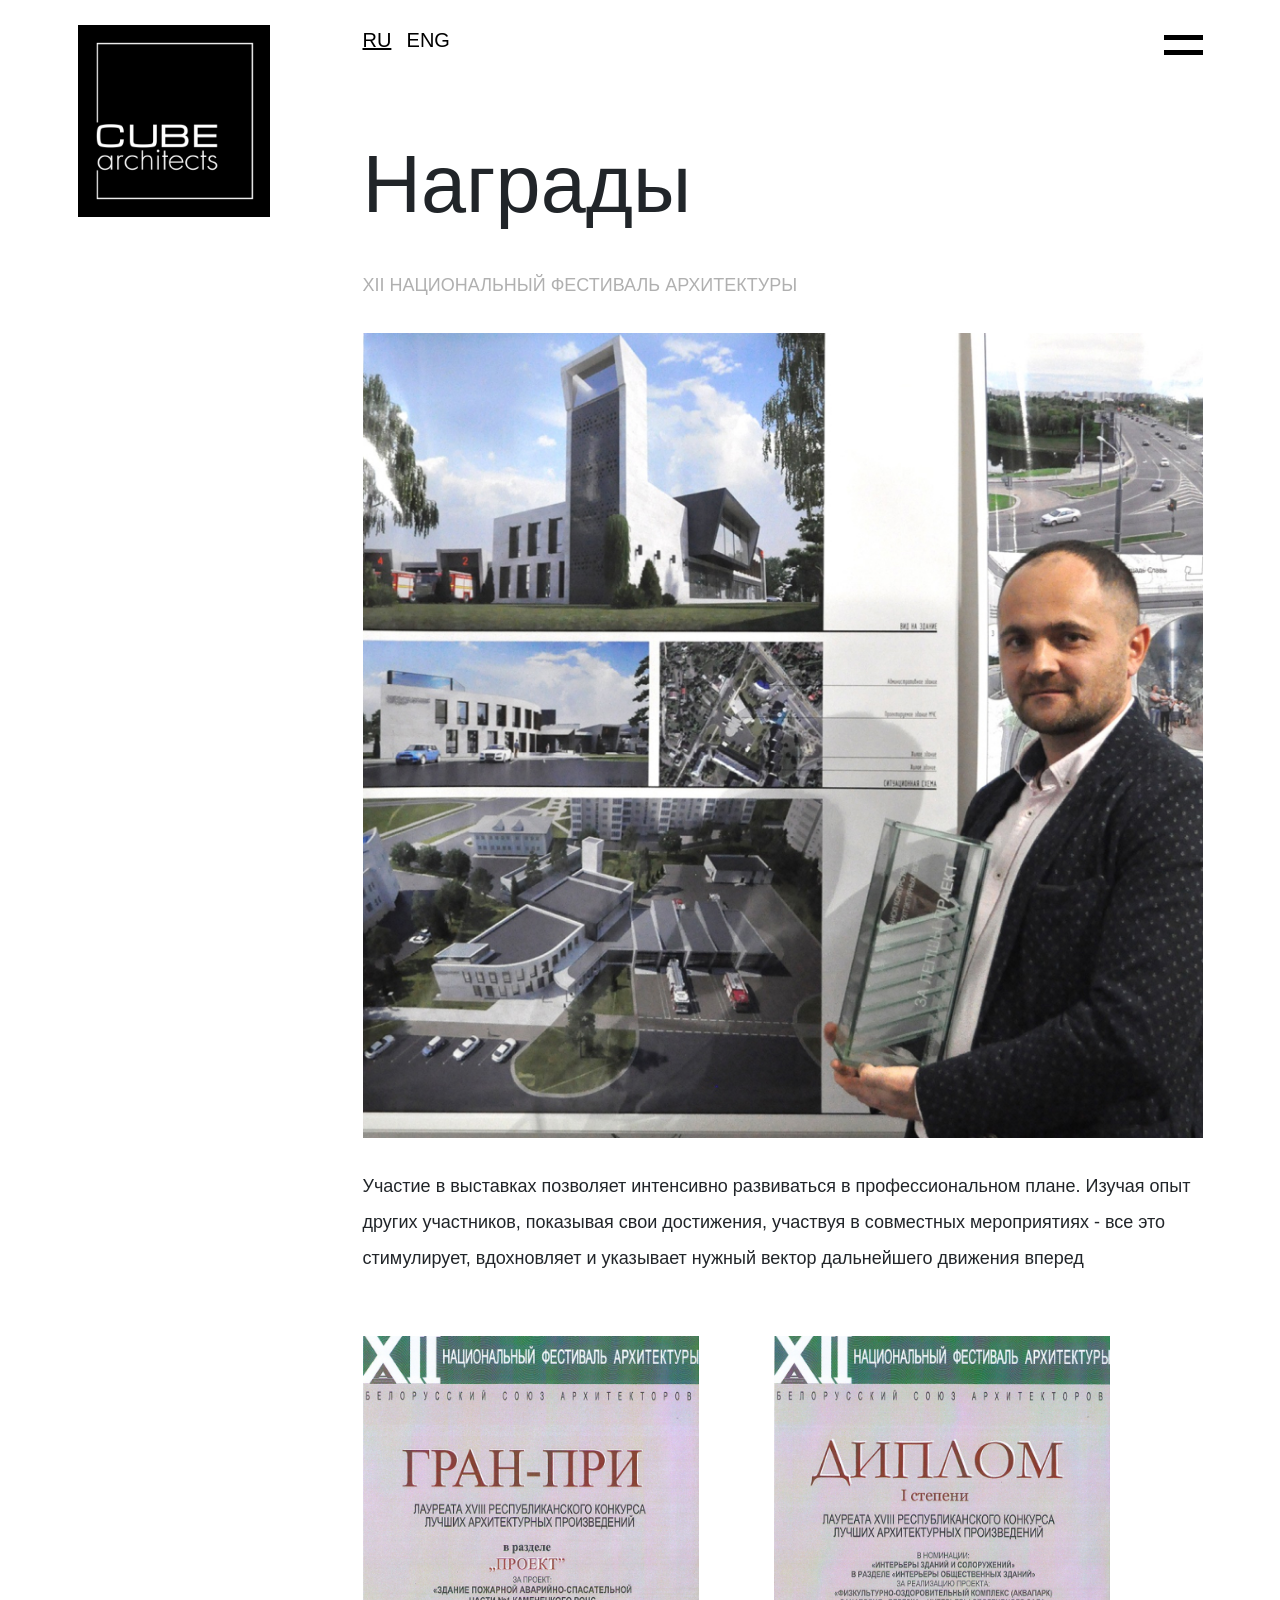
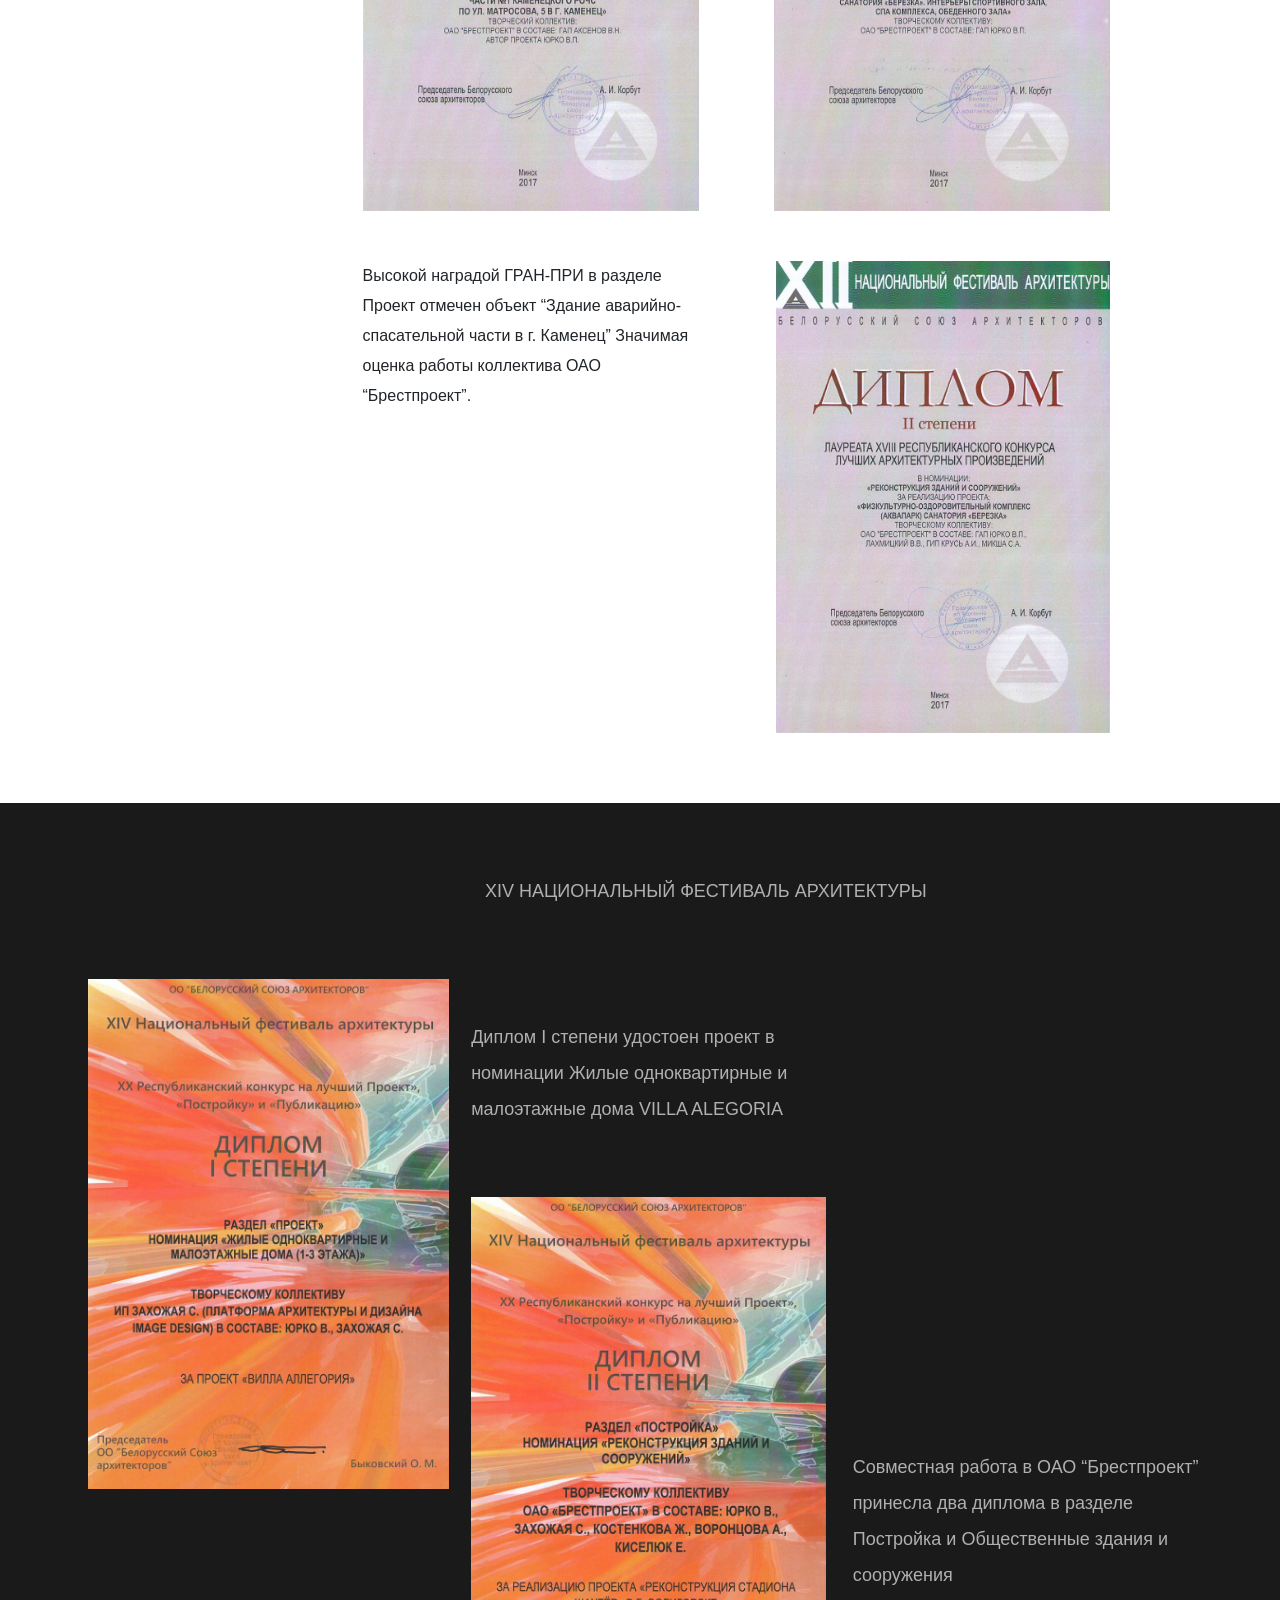
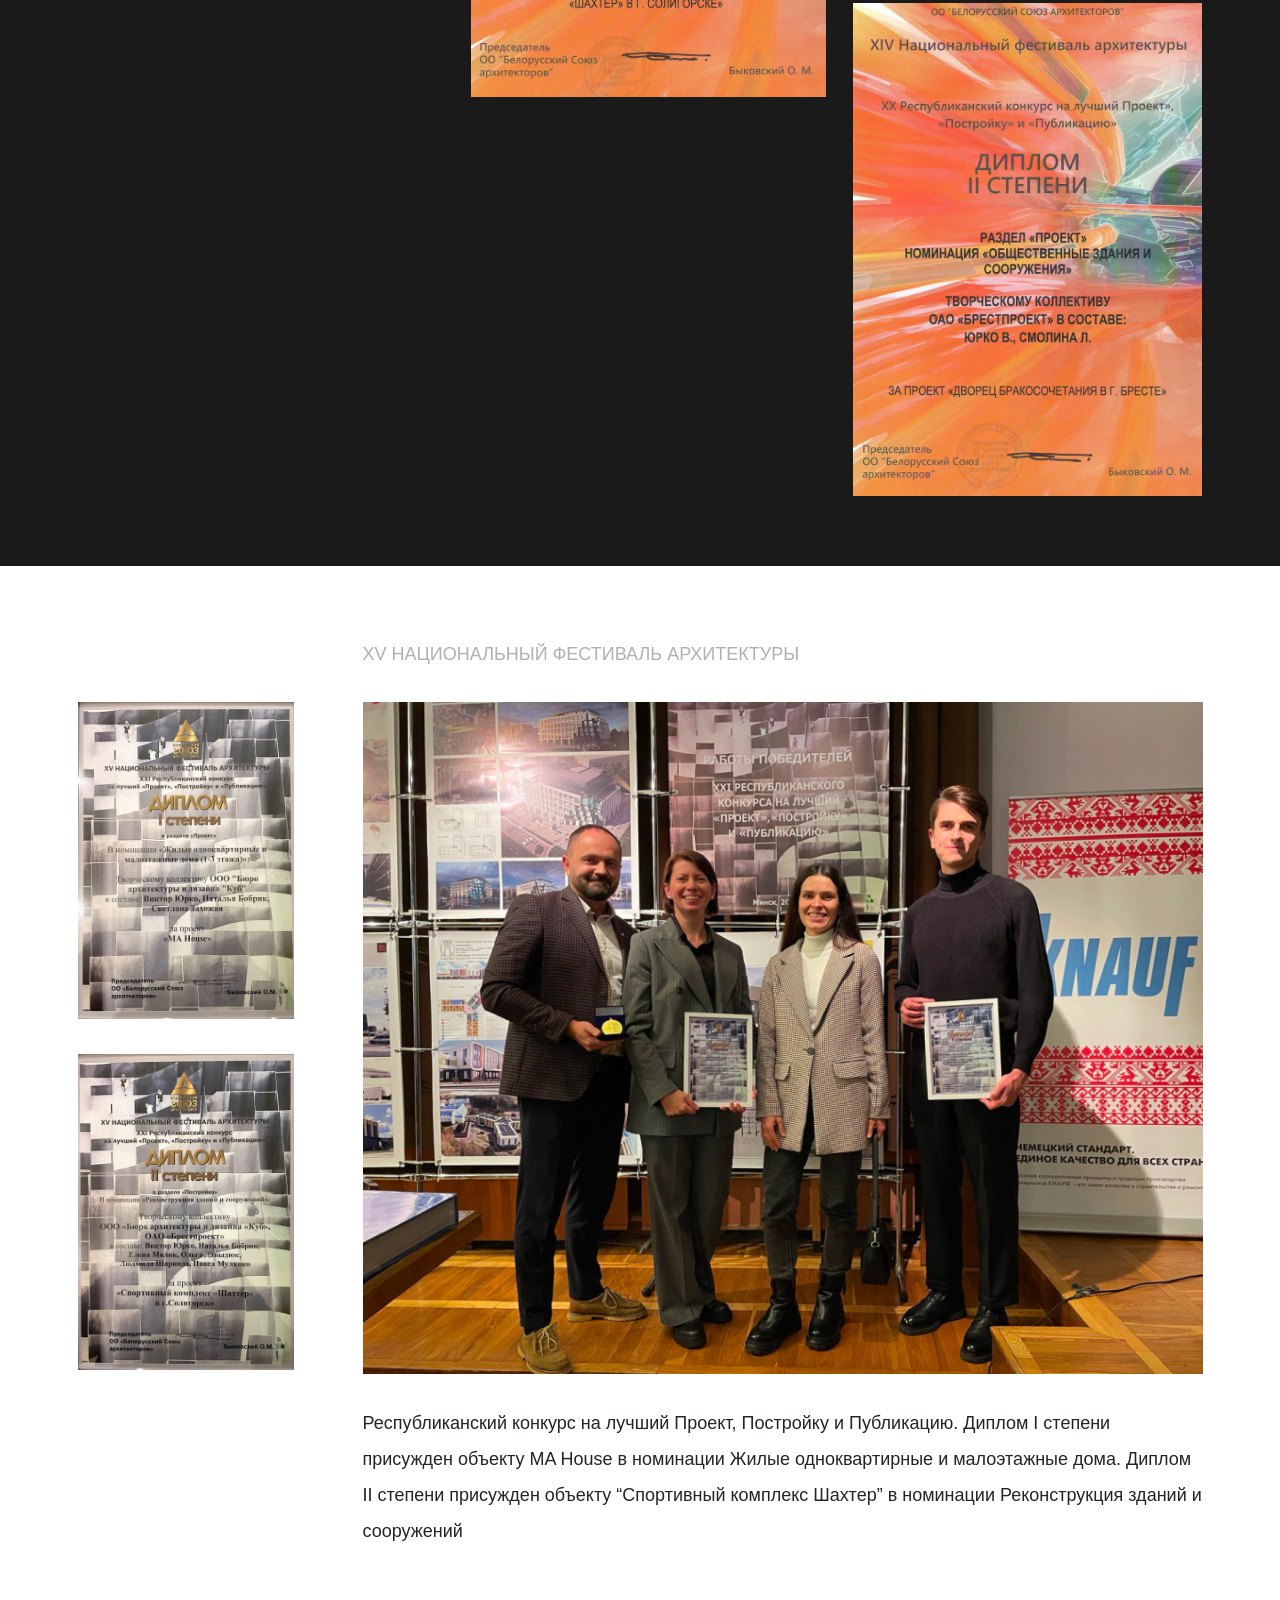
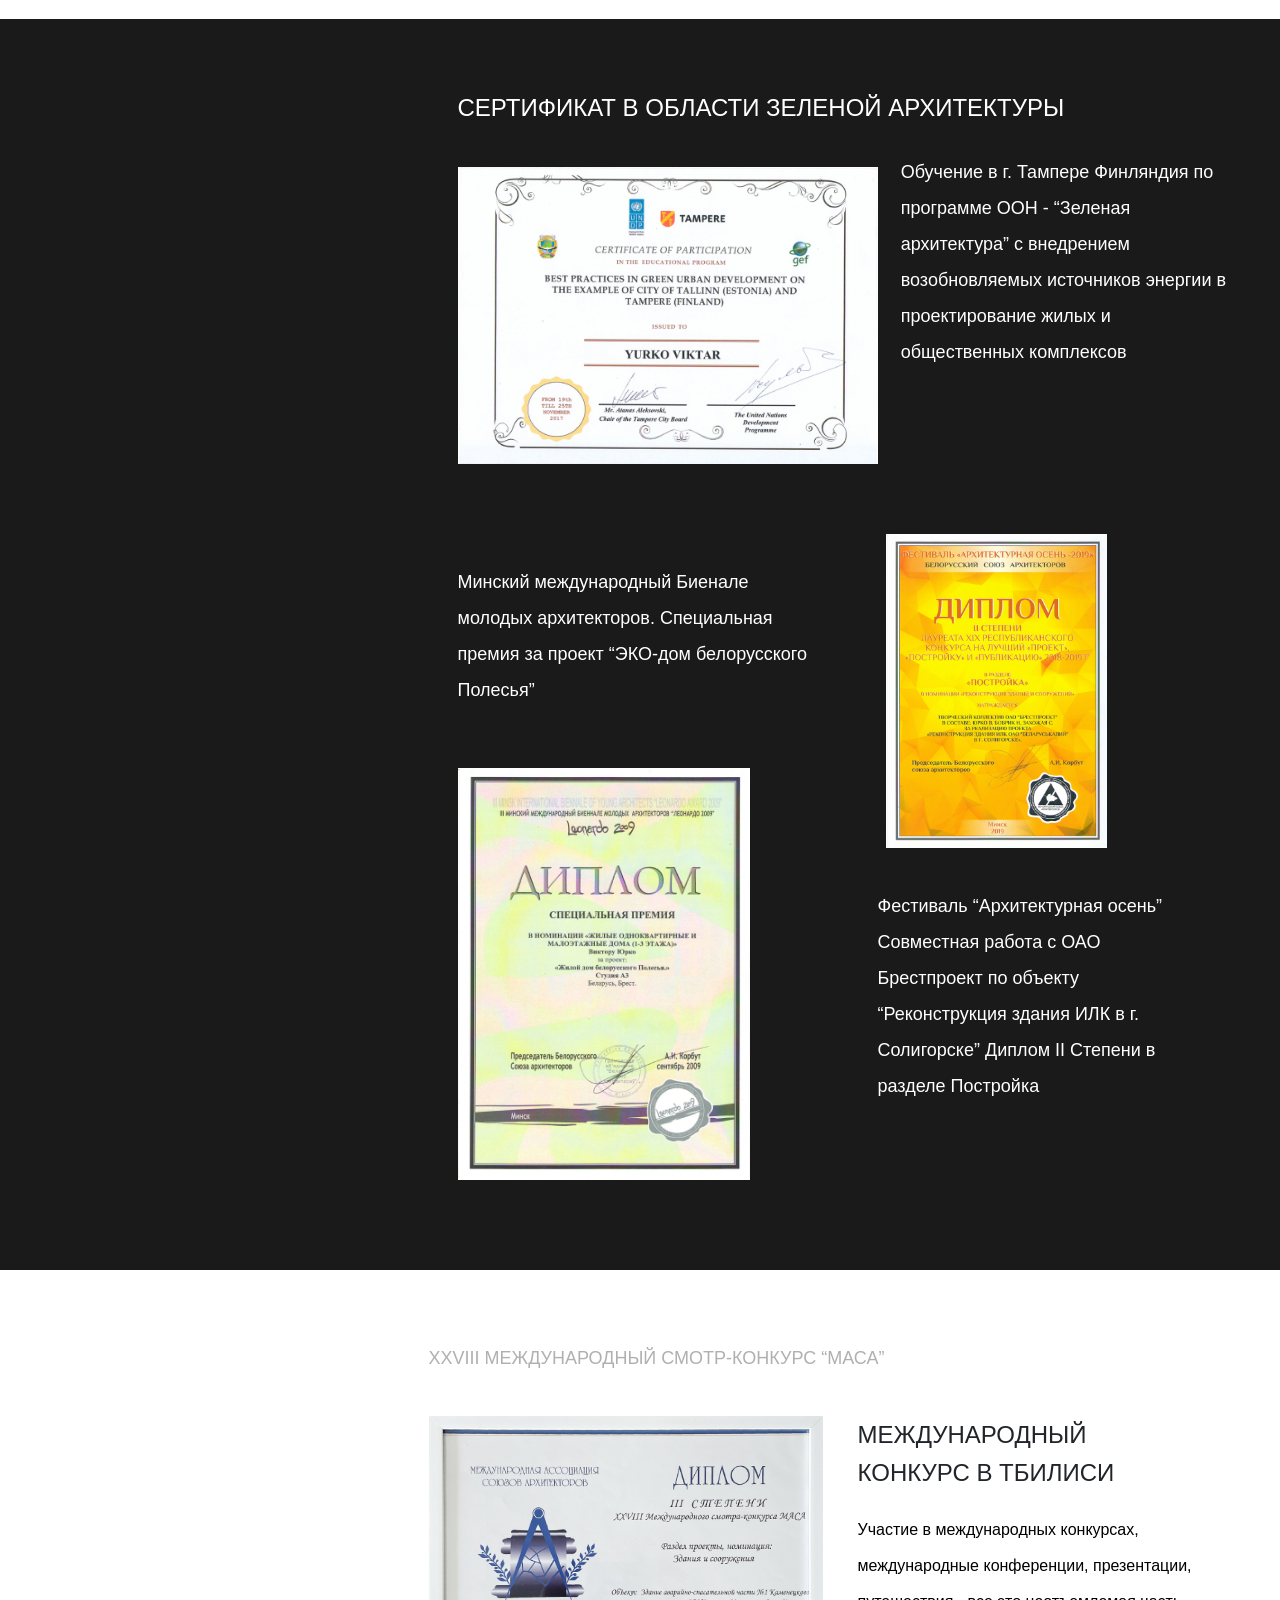
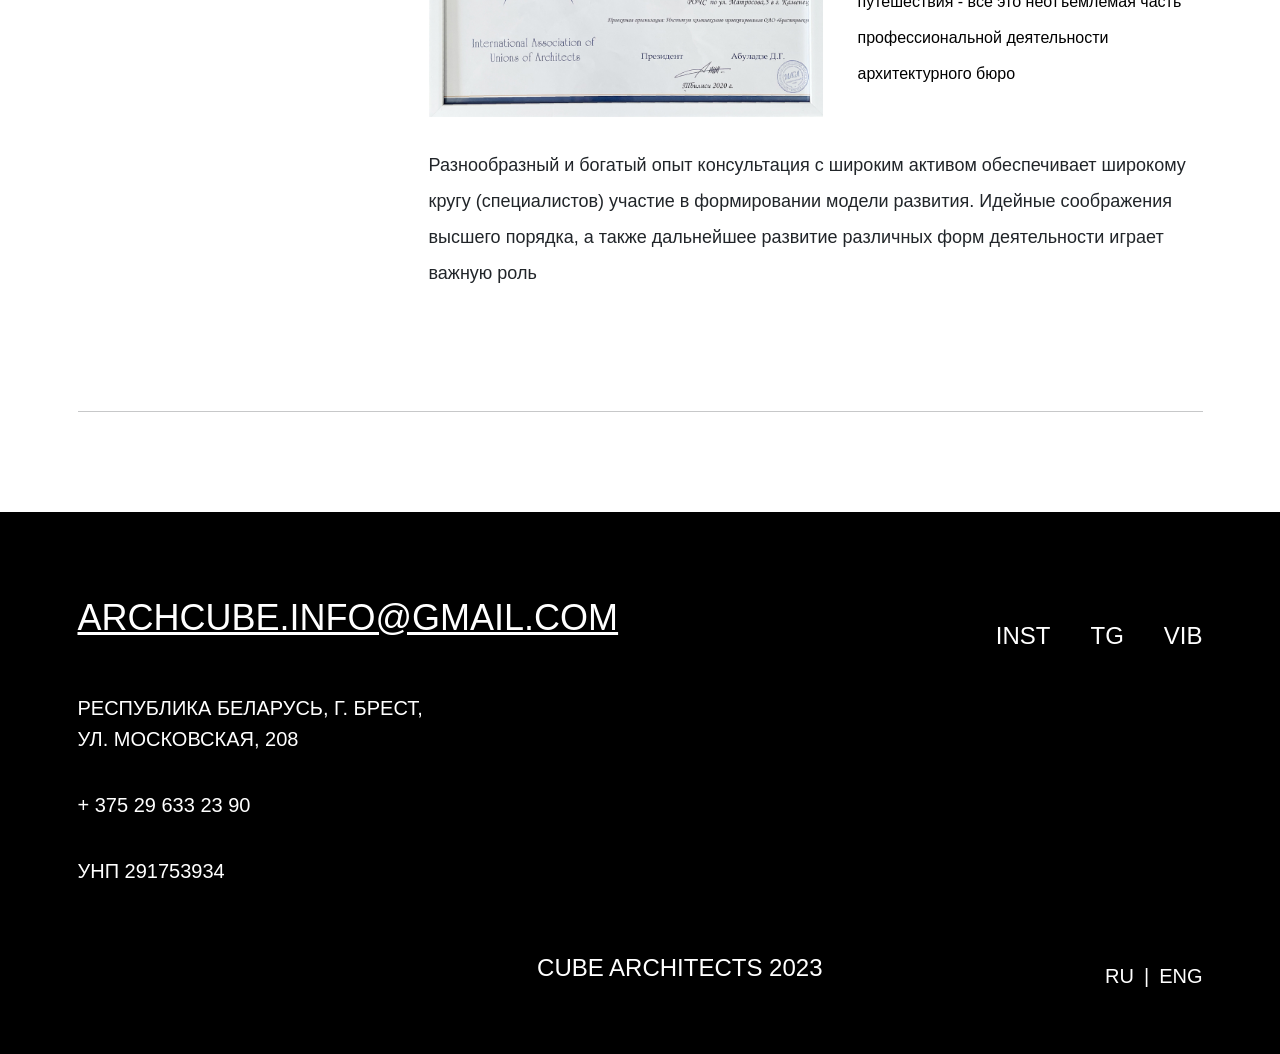
==== commit aa5e0047: "adaptive awards-page" ====
--- a/awards-page/index.html
+++ b/awards-page/index.html
@@ -4,7 +4,7 @@
 <head>
     <meta charset="UTF-8">
     <meta name="viewport" content="width=device-width, initial-scale=1.0">
-    <title>Awards</title>
+    <title>Награды</title>
     <link rel="stylesheet" href="../general/css/bootstrap.css">
     <link rel="stylesheet" href="../general/less/style.css">
     <link rel="stylesheet" href="../awards-page/less/style.css">
@@ -176,37 +176,42 @@
         </div>
 
         <div class="container">
-            <div class="photo-awards">
-
-                <div class="row">
-                    <div class="col-lg-9 offset-3">
-                        <div class="photo-awards-title">
-                            <p>тут какое-нибудь название награды</p>
-                        </div>
-                        <div class="photo-awards-img">
-                            <img src="img/other-photo-1.jpg" alt="">
-                        </div>
-                    </div>
-                </div>
-
-                <div class="row">
-                    <div class="col-lg-4 offset-3">
-                        <div class="photo-awards-txtdown">
-                            <p>Разнообразный и богатый опыт консультация
-                                с широким активом обеспечивает широкому кругу
-                                (специалистов) участие в формировании модели
-                                развития. Идейные соображения высшего порядка,
-                                а также дальнейшее развитие различных форм
-                                деятельности играет важную роль </p>
-                        </div>
-                    </div>
-
-                    <div class="col-lg-5">
-                        <div class="photo-awards-imgdown">
-                            <img src="img/other-photo-2.jpg" alt="">
-                        </div>
-                    </div>
-
+            <div class="fest-15-arch">
+
+                <div class="row">
+                    <div class="col-lg-9 offset-lg-3 col-md-8 offset-md-4 col-sm-12">
+                        <div class="fest-15-arch-title">
+                            <p>XV НАЦИОНАЛЬНЫЙ ФЕСТИВАЛЬ АРХИТЕКТУРЫ</p>
+                        </div>
+                    </div>
+                </div>
+
+                <div class="row">
+                    <div class="col-lg-3 col-md-3 col-sm-12">
+                        <div class="fest-15-arch-img-up">
+                            <img src="/awards-page/img/15-fest-img-up.jpg" alt="">
+                        </div>
+                        <div class="fest-15-arch-img-down">
+                            <img src="/awards-page/img/15-fest-img-down.jpg" alt="">
+                        </div>
+                    </div>
+                    <div class="col-lg-9 offset-lg-0 col-md-8 offset-md-1">
+                        <div class="fest-15-arch-img-main">
+                            <img src="/awards-page/img/15-fest-img-main.jpg" alt="">
+                        </div>
+                    </div>
+                </div>
+
+                <div class="row">
+                    <div class="col-lg-9 offset-lg-3 col-md-8 offset-md-4 col-sm-12 offset-sm-0">
+                        <div class="fest-15-arch-txt">
+                            <p>Республиканский конкурс на лучший Проект, Постройку  и Публикацию.
+                                Диплом I степени присужден объекту
+                                MA House  в номинации Жилые одноквартирные и малоэтажные дома.
+                                Диплом II степени присужден объекту
+                                “Спортивный комплекс Шахтер”  в номинации Реконструкция зданий и сооружений</p>
+                        </div>
+                    </div>
                 </div>
             </div>
         </div>
@@ -216,56 +221,45 @@
                 <div class="other-awards">
 
                     <div class="row">
-                        <div class="col-lg-9 offset-3">
-                            <div class="other-awards-title">
-                                <p>тут какое-нибудь название награды</p>
-                            </div>
+                        <div class="col-lg-9 offset-3 col-md-8 offset-md-4 col-sm-12 offset-sm-0">
                             <div class="other-awards-titletxt">
-                                <p>Таким образом консультация с широким</p>
-                            </div>
-                        </div>
-                    </div>
-
-                    <div class="row">
-                        <div class="col-lg-9 offset-3">
+                                <p>сертификат в области зеленой архитектуры</p>
+                            </div>
+                        </div>
+                    </div>
+
+                    <div class="row">
+                        <div class="col-lg-9 offset-3 col-md-8 offset-md-4 col-sm-12 offset-sm-0">
                             <div class="other-awards-img-greenurban">
                                 <img src="img/best-practice-green-urban.jpg" alt="">
                             </div>
                             <div class="other-awards-txt-greenurban">
-                                <p>В формировании позиций, занимаемых участниками в отношении
-                                    поставленных задач. Таким образом консультация с широким
-                                    активом играет важную роль в приобретении смысла продаж В
-                                    формировании позиций</p>
-                            </div>
-                        </div>
-                    </div>
-
-                    <div class="row">
-
-                        <div class="col-lg-4 offset-4">
+                                <p>Обучение в г. Тампере Финляндия по программе ООН - “Зеленая архитектура” с внедрением возобновляемых источников энергии в проектирование жилых и общественных комплексов</p>
+                            </div>
+                        </div>
+                    </div>
+
+                    <div class="row">
+
+                        <div class="col-lg-4 offset-lg-4 col-md-4 offset-md-4 col-sm-6 offset-sm-0">
                             <div class="other-awards-txt-leo">
-                                <p>В формировании позиций,
-                                    занимаемых участниками
-                                    в отношении поставленных
-                                    задач. Таким образом
-                                    консультация с широким
-                                    активом играет важную роль в
-                                    приобретении поставленных задач.</p>
+                                <p>Минский международный Биенале молодых архитекторов.
+                                    Специальная премия за проект 
+                                    “ЭКО-дом белорусского Полесья”</p>
                             </div>
                             <div class="other-awards-img-leo">
                                 <img src="img/leonardo-2009.jpg" alt="">
                             </div>
                         </div>
 
-                        <div class="col-lg-4">
+                        <div class="col-lg-4 col-md-4 col-sm-6">
                             <div class="other-awards-img-yellow">
                                 <img src="img/diploma-2-degree-yellow.jpg" alt="">
                             </div>
                             <div class="other-awards-txt-yellow">
-                                <p>В формировании позиций, занимаемых участниками в
-                                    отношении поставленных задач. Таким образом
-                                    консультация с широким активом играет важную роль
-                                    в приобретении поставленных задач.</p>
+                                <p>Фестиваль “Архитектурная осень”
+                                    Совместная работа с ОАО Брестпроект по объекту “Реконструкция здания ИЛК в г. Солигорске”
+                                    Диплом II Степени в разделе Постройка</p>
                             </div>
                         </div>
                     </div>
@@ -277,7 +271,7 @@
             <div class="masa">
 
                 <div class="row">
-                    <div class="col-lg-9 offset-3">
+                    <div class="col-lg-9 offset-3 col-md-9 offset-md-3 col-sm-12 offset-sm-0">
                         <div class="masa-title">
                             <p>XXVIII Международный смотр-конкурс “маса”</p>
                         </div>
@@ -285,26 +279,23 @@
                 </div>
 
                 <div class="row">
-                    <div class="col-lg-6 offset-3">
+                    <div class="col-lg-5 offset-3 col-md-5 offset-md-3 col-sm-6 offset-sm-0">
                         <div class="masa-img">
                             <img src="img/masa.jpg" alt="">
                         </div>
                     </div>
-                    <div class="col-lg-3">
+                    <div class="col-lg-4 col-md-4 col-sm-6 offset-sm-0">
                         <div class="masa-titletxt">
-                            <p>Таким образом консультация с широким</p>
+                            <p>международный конкурс в тбилиси</p>
                         </div>
                         <div class="masa-txt">
-                            <p>В формировании позиций, занимаемых участниками в
-                                отношении поставленных задач. Таким образом
-                                консультация с широким активом играет важную роль
-                                в приобретении поставленных задач.</p>
-                        </div>
-                    </div>
-                </div>
-
-                <div class="row">
-                    <div class="col-lg-9 offset-3">
+                            <p>Участие в международных конкурсах, международные конференции, презентации, путешествия - все это неотъемлемая часть профессиональной деятельности архитектурного бюро</p>
+                        </div>
+                    </div>
+                </div>
+
+                <div class="row">
+                    <div class="col-lg-9 offset-3 col-md-9 offset-md-3 col-sm-12 offset-sm-0">
                         <div class="masa-txtdown">
                             <p>Разнообразный и богатый опыт консультация с
                                 широким активом обеспечивает широкому кругу
--- a/awards-page/less/style.css
+++ b/awards-page/less/style.css
@@ -84,7 +84,7 @@
 }
 .main .fest-14-arch-center-uptxt {
   font-family: 'Montserrat', sans-serif;
-  font-size: 16px;
+  font-size: 18px;
   line-height: 3.6rem;
   color: #B0B0B0;
 }
@@ -125,35 +125,33 @@
   width: 100%;
   height: auto;
 }
-.main .photo-awards-title {
-  padding: 7rem 0 0 6.6rem;
+.main .fest-15-arch-title {
+  padding-top: 7rem;
   font-family: 'Montserrat', sans-serif;
   font-size: 18px;
   line-height: 3.6rem;
   text-transform: uppercase;
   color: #B0B0B0;
-}
-.main .photo-awards-img {
-  padding: 3rem 0 0 6.6rem;
-}
-.main .photo-awards-txtdown {
-  width: 31.7rem;
-  font-family: 'Montserrat', sans-serif;
-  font-size: 18px;
-  line-height: 3.6rem;
-  color: #000;
-  margin: 6rem 0 0 6.6rem;
-}
-.main .photo-awards-imgdown {
-  padding: 6rem 0 7rem 0;
-}
-.main .other-awards-title {
-  padding: 7rem 0 0 6.6rem;
-  font-family: 'Montserrat', sans-serif;
-  font-size: 18px;
-  line-height: 3.6rem;
-  text-transform: uppercase;
-  color: #B0B0B0;
+  margin-bottom: 3rem;
+}
+.main .fest-15-arch-img-main img {
+  width: 100%;
+  height: auto;
+}
+.main .fest-15-arch-img-up,
+.main .fest-15-arch-img-down {
+  margin-bottom: 3.5rem;
+}
+.main .fest-15-arch-img-up img,
+.main .fest-15-arch-img-down img {
+  width: 80%;
+  height: auto;
+}
+.main .fest-15-arch-txt {
+  font-family: 'Montserrat', sans-serif;
+  font-size: 18px;
+  line-height: 3.6rem;
+  margin-bottom: 7rem;
 }
 .main .other-awards-titletxt {
   font-family: 'Montserrat', sans-serif;
@@ -162,11 +160,16 @@
   font-weight: 400;
   text-transform: uppercase;
   color: #FFFFFF;
-  padding: 3rem 0 0 6.6rem;
+  padding: 7rem 0 0 0rem;
 }
 .main .other-awards-img-greenurban {
-  padding: 2rem 0 0 6.6rem;
+  padding: 3rem 0 0 0rem;
   display: inline-block;
+  width: 50%;
+}
+.main .other-awards-img-greenurban img {
+  width: 100%;
+  height: auto;
 }
 .main .other-awards-txt-greenurban {
   font-family: 'Montserrat', sans-serif;
@@ -174,13 +177,13 @@
   line-height: 3.6rem;
   color: #FFFFFF;
   display: inline-block;
-  width: 34.7rem;
+  width: 40%;
   vertical-align: top;
-  margin: 1.2rem 0 0 4rem;
+  margin: 1.7rem 0 0 2rem;
 }
 .main .other-awards-txt-leo {
   font-family: 'Montserrat', sans-serif;
-  font-size: 16px;
+  font-size: 18px;
   line-height: 3.6rem;
   color: #FFFFFF;
   padding-top: 10rem;
@@ -188,15 +191,23 @@
 .main .other-awards-img-leo {
   padding: 5rem 0 9rem 0;
 }
+.main .other-awards-img-leo img {
+  width: 80%;
+  height: auto;
+}
 .main .other-awards-img-yellow {
-  padding: 9.5rem 0 0 5rem;
+  padding: 7rem 0 0 4.8rem;
+}
+.main .other-awards-img-yellow img {
+  width: 70%;
+  height: auto;
 }
 .main .other-awards-txt-yellow {
   font-family: 'Montserrat', sans-serif;
   font-size: 18px;
   line-height: 3.6rem;
   color: #FFFFFF;
-  padding: 4rem 0 7rem 5rem;
+  padding: 4rem 0 7rem 4rem;
 }
 .main .masa {
   margin-top: 7rem;
@@ -210,7 +221,12 @@
   padding-left: 6.6rem;
 }
 .main .masa-img {
+  width: 100%;
   padding: 3rem 0 0 6.6rem;
+}
+.main .masa-img img {
+  width: 100%;
+  height: auto;
 }
 .main .masa-titletxt {
   font-family: 'Montserrat', sans-serif;
@@ -218,14 +234,14 @@
   line-height: 3.8rem;
   font-weight: 400;
   text-transform: uppercase;
-  padding: 3rem 0 0 3rem;
+  padding: 3rem 0 0 2rem;
 }
 .main .masa-txt {
   font-family: 'Montserrat', sans-serif;
   font-size: 16px;
   line-height: 3.6rem;
   color: #000;
-  padding: 1rem 0 0 3rem;
+  padding: 1rem 0 0 2rem;
 }
 .main .masa-txtdown {
   font-family: 'Montserrat', sans-serif;
@@ -317,6 +333,90 @@
   .main .fest-14-arch-right-img {
     padding-top: 3.5rem;
   }
+  .main .fest-15-arch .fest-15-arch-title {
+    font-size: 12px;
+    margin-left: 0;
+    padding-left: 0;
+    padding-top: 5rem;
+  }
+  .main .fest-15-arch-img-main {
+    margin-bottom: 2rem;
+  }
+  .main .fest-15-arch-img-up {
+    margin-bottom: 1rem;
+    display: inline-block;
+  }
+  .main .fest-15-arch-img-up img {
+    width: 100%;
+    height: auto;
+  }
+  .main .fest-15-arch-img-down {
+    display: inline-block;
+    margin-left: 2rem;
+  }
+  .main .fest-15-arch-img-down img {
+    width: 100%;
+    height: auto;
+  }
+  .main .fest-15-arch-txt {
+    font-size: 14px;
+    line-height: 2.5rem;
+    height: auto;
+    margin-bottom: 5rem;
+  }
+  .main .other-awards-titletxt {
+    font-size: 16px;
+  }
+  .main .other-awards-img-greenurban {
+    padding: 2rem 0 0 0rem;
+  }
+  .main .other-awards-txt-greenurban {
+    font-size: 14px;
+    line-height: 2.5rem;
+    height: auto;
+  }
+  .main .other-awards-txt-leo {
+    font-size: 14px;
+    line-height: 2.5rem;
+    height: auto;
+  }
+  .main .other-awards-img-leo {
+    padding: 5rem 0 9rem 0;
+  }
+  .main .other-awards-img-yellow {
+    padding: 7rem 0 0 3rem;
+  }
+  .main .other-awards-txt-yellow {
+    font-size: 14px;
+    line-height: 2.5rem;
+    height: auto;
+  }
+  .main .masa {
+    margin-top: 5rem;
+  }
+  .main .masa-title {
+    font-size: 12px;
+    padding-left: 0rem;
+  }
+  .main .masa-img {
+    padding: 3rem 0 0 0rem;
+    width: 100%;
+  }
+  .main .masa-titletxt {
+    font-size: 16px;
+    padding: 3rem 0 0 2rem;
+    line-height: 3rem;
+  }
+  .main .masa-txt {
+    font-size: 14px;
+    line-height: 2.5rem;
+  }
+  .main .masa-txtdown {
+    font-size: 14px;
+    line-height: 2.5rem;
+    padding-left: 0rem;
+    margin-bottom: 7rem;
+  }
 }
 @media screen and (min-width: 768px) and (max-width: 992px) {
   .main .container {
@@ -398,6 +498,76 @@
   }
   .main .fest-14-arch-right-img {
     padding-top: 3.5rem;
+  }
+  .main .fest-15-arch .fest-15-arch-title {
+    font-size: 14px;
+    padding-left: 0;
+    padding-top: 3rem;
+  }
+  .main .fest-15-arch-img-up,
+  .main .fest-15-arch-img-down {
+    margin-bottom: 1rem;
+  }
+  .main .fest-15-arch-img-up img,
+  .main .fest-15-arch-img-down img {
+    width: 100%;
+  }
+  .main .fest-15-arch-txt {
+    margin-top: -12rem;
+    font-size: 16px;
+    line-height: 3rem;
+    height: auto;
+    margin-bottom: 5rem;
+  }
+  .main .other-awards-titletxt {
+    font-size: 20px;
+  }
+  .main .other-awards-img-greenurban {
+    padding: 2rem 0 0 0rem;
+  }
+  .main .other-awards-txt-greenurban {
+    font-size: 16px;
+    line-height: 3rem;
+    height: auto;
+  }
+  .main .other-awards-txt-leo {
+    font-size: 16px;
+    line-height: 3rem;
+    height: auto;
+  }
+  .main .other-awards-img-leo {
+    padding: 5rem 0 9rem 0;
+  }
+  .main .other-awards-img-yellow {
+    padding: 7rem 0 0 5rem;
+  }
+  .main .other-awards-txt-yellow {
+    font-size: 16px;
+    line-height: 3rem;
+    height: auto;
+  }
+  .main .masa {
+    margin-top: 5rem;
+  }
+  .main .masa-title {
+    font-size: 14px;
+  }
+  .main .masa-img {
+    padding: 3rem 0 0 6.6rem;
+    width: 100%;
+  }
+  .main .masa-titletxt {
+    font-size: 20px;
+    padding: 3rem 0 0 2rem;
+  }
+  .main .masa-txt {
+    font-size: 16px;
+    line-height: 3rem;
+  }
+  .main .masa-txtdown {
+    font-size: 16px;
+    line-height: 3rem;
+    margin-bottom: 9rem;
   }
 }
 @media screen and (min-width: 992px) and (max-width: 1920px) {
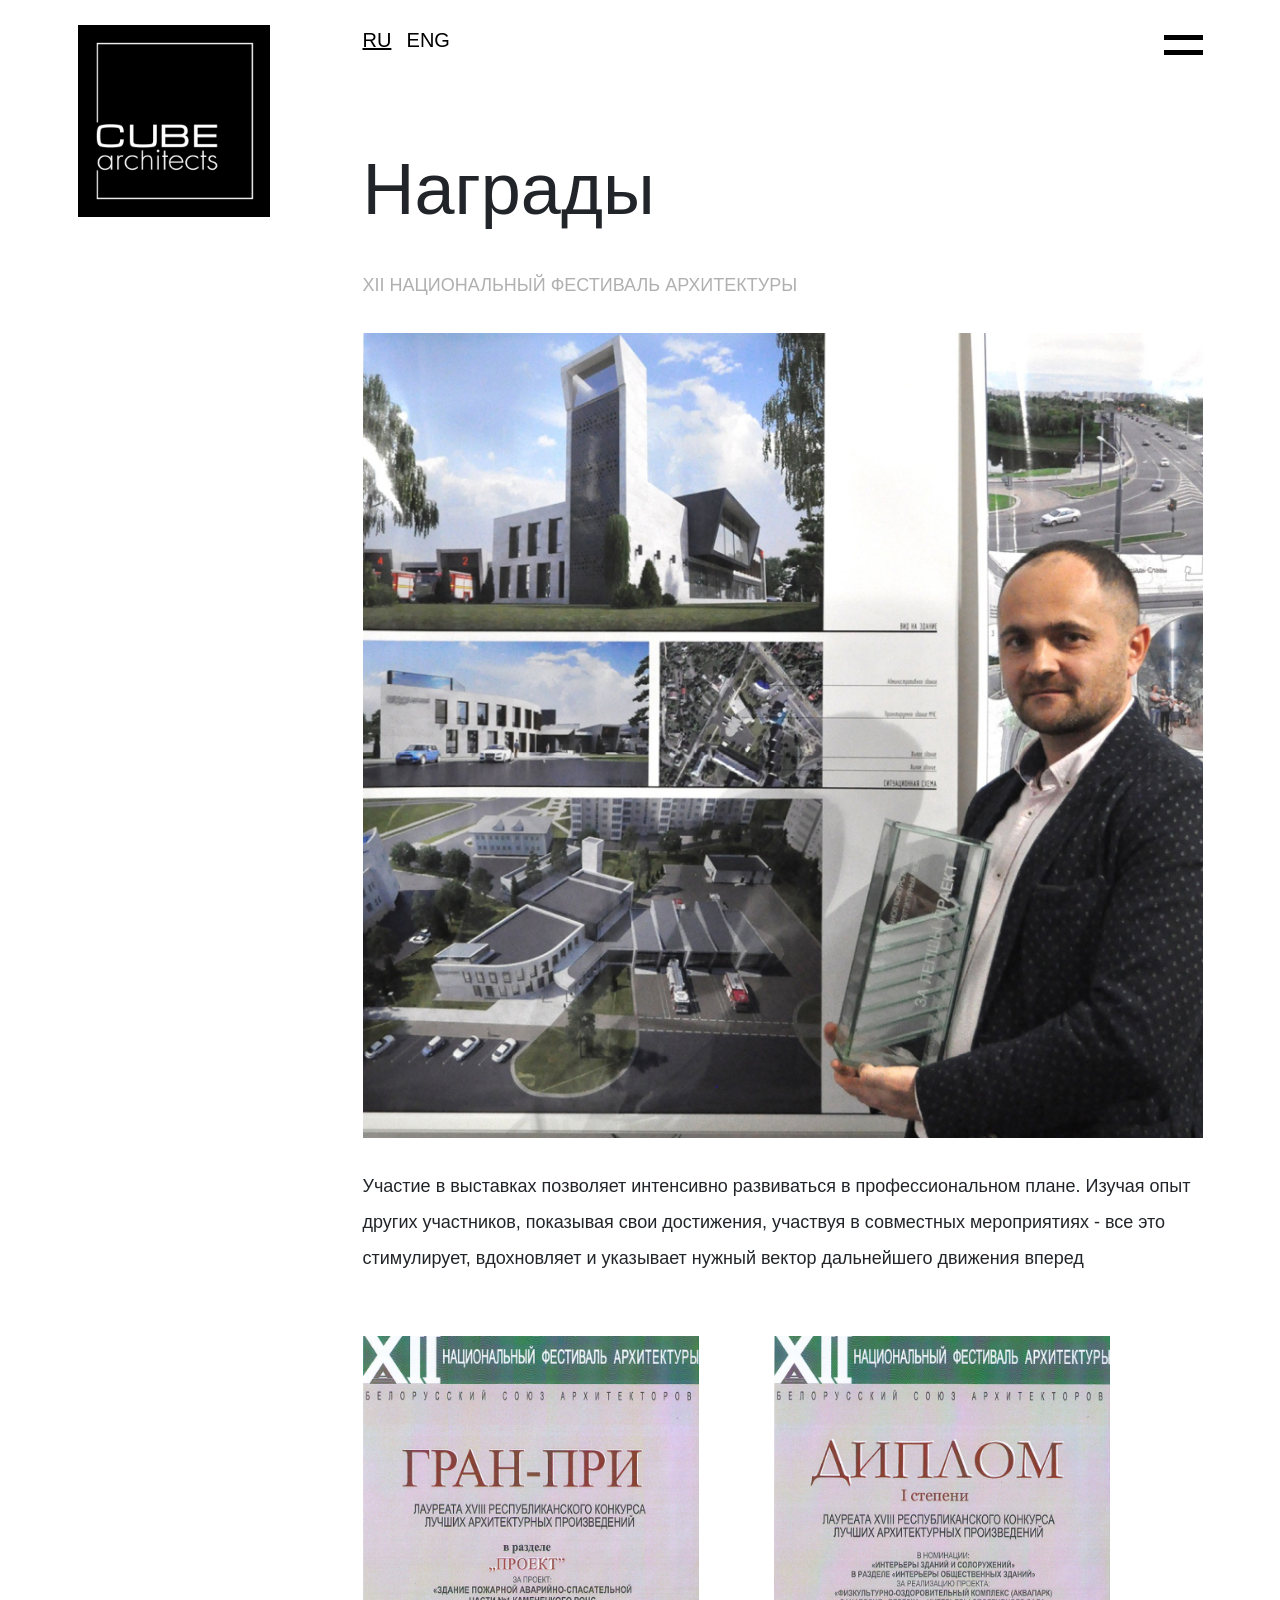
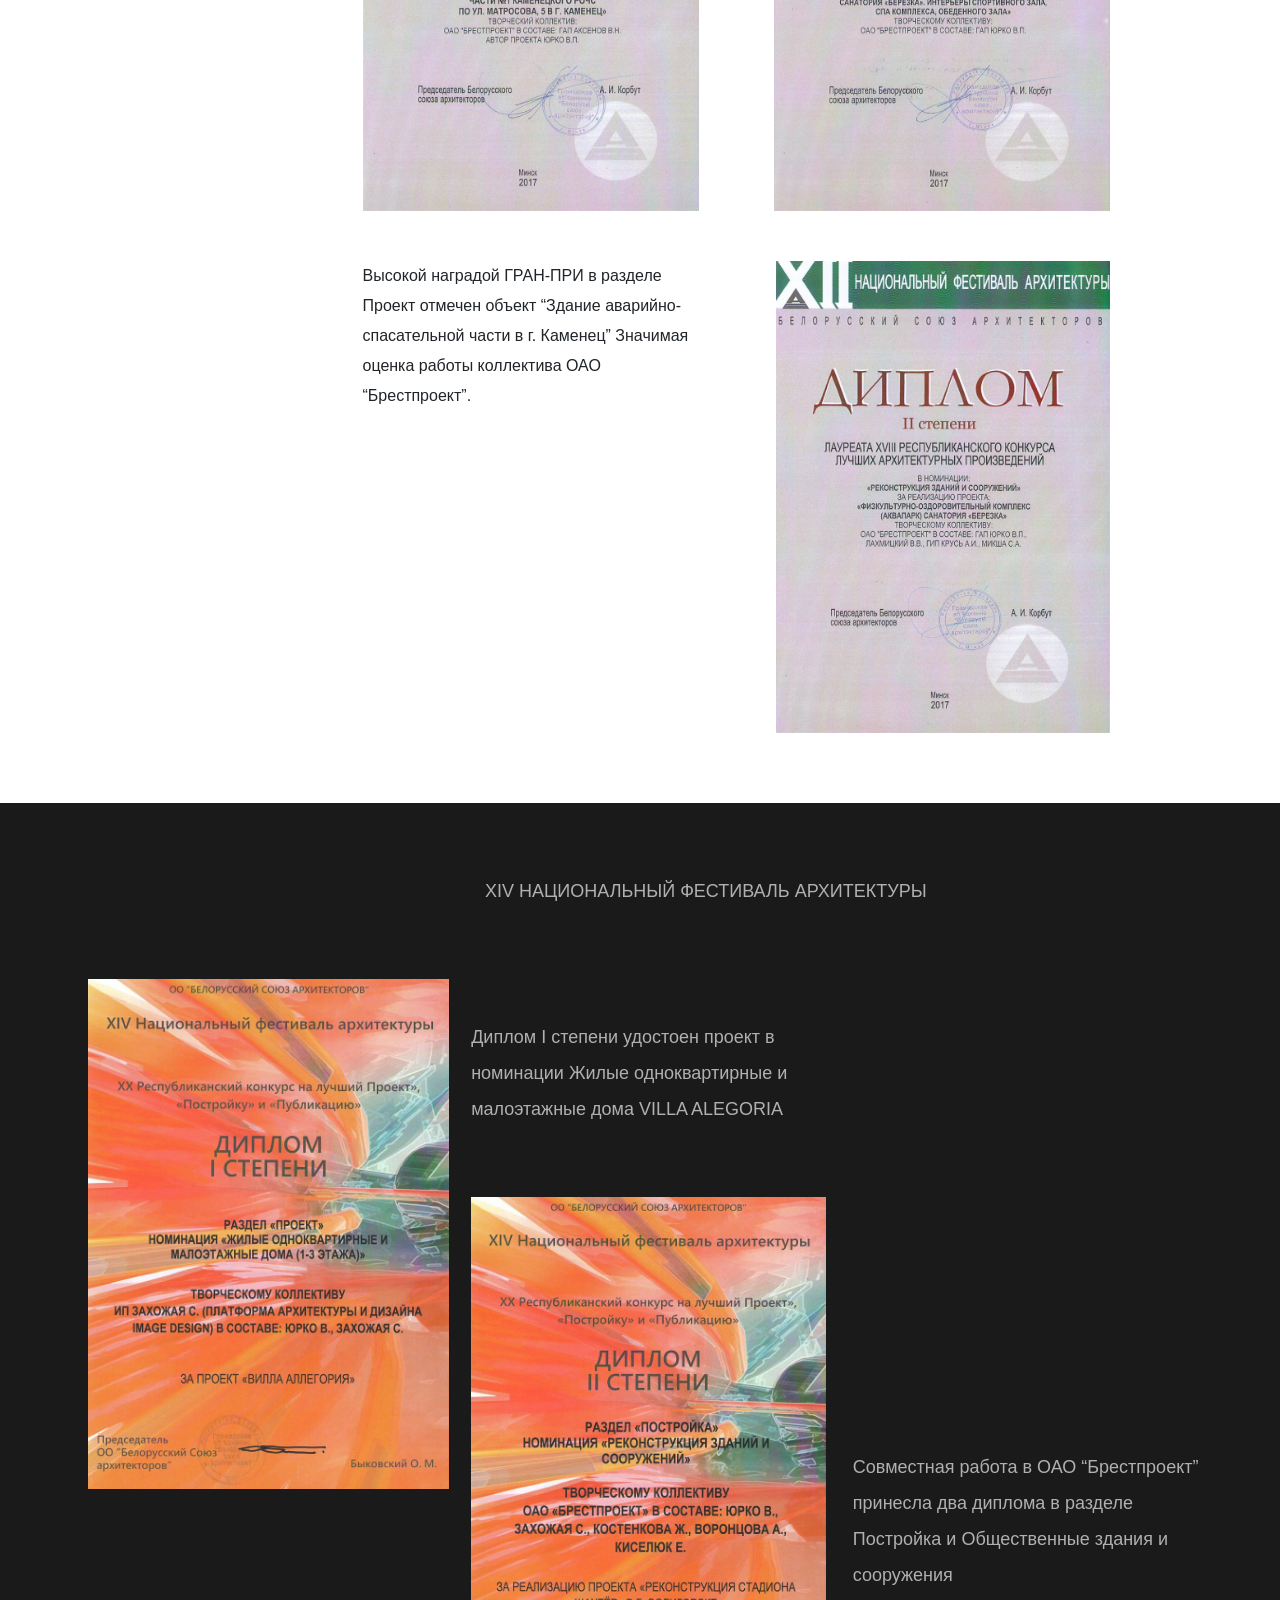
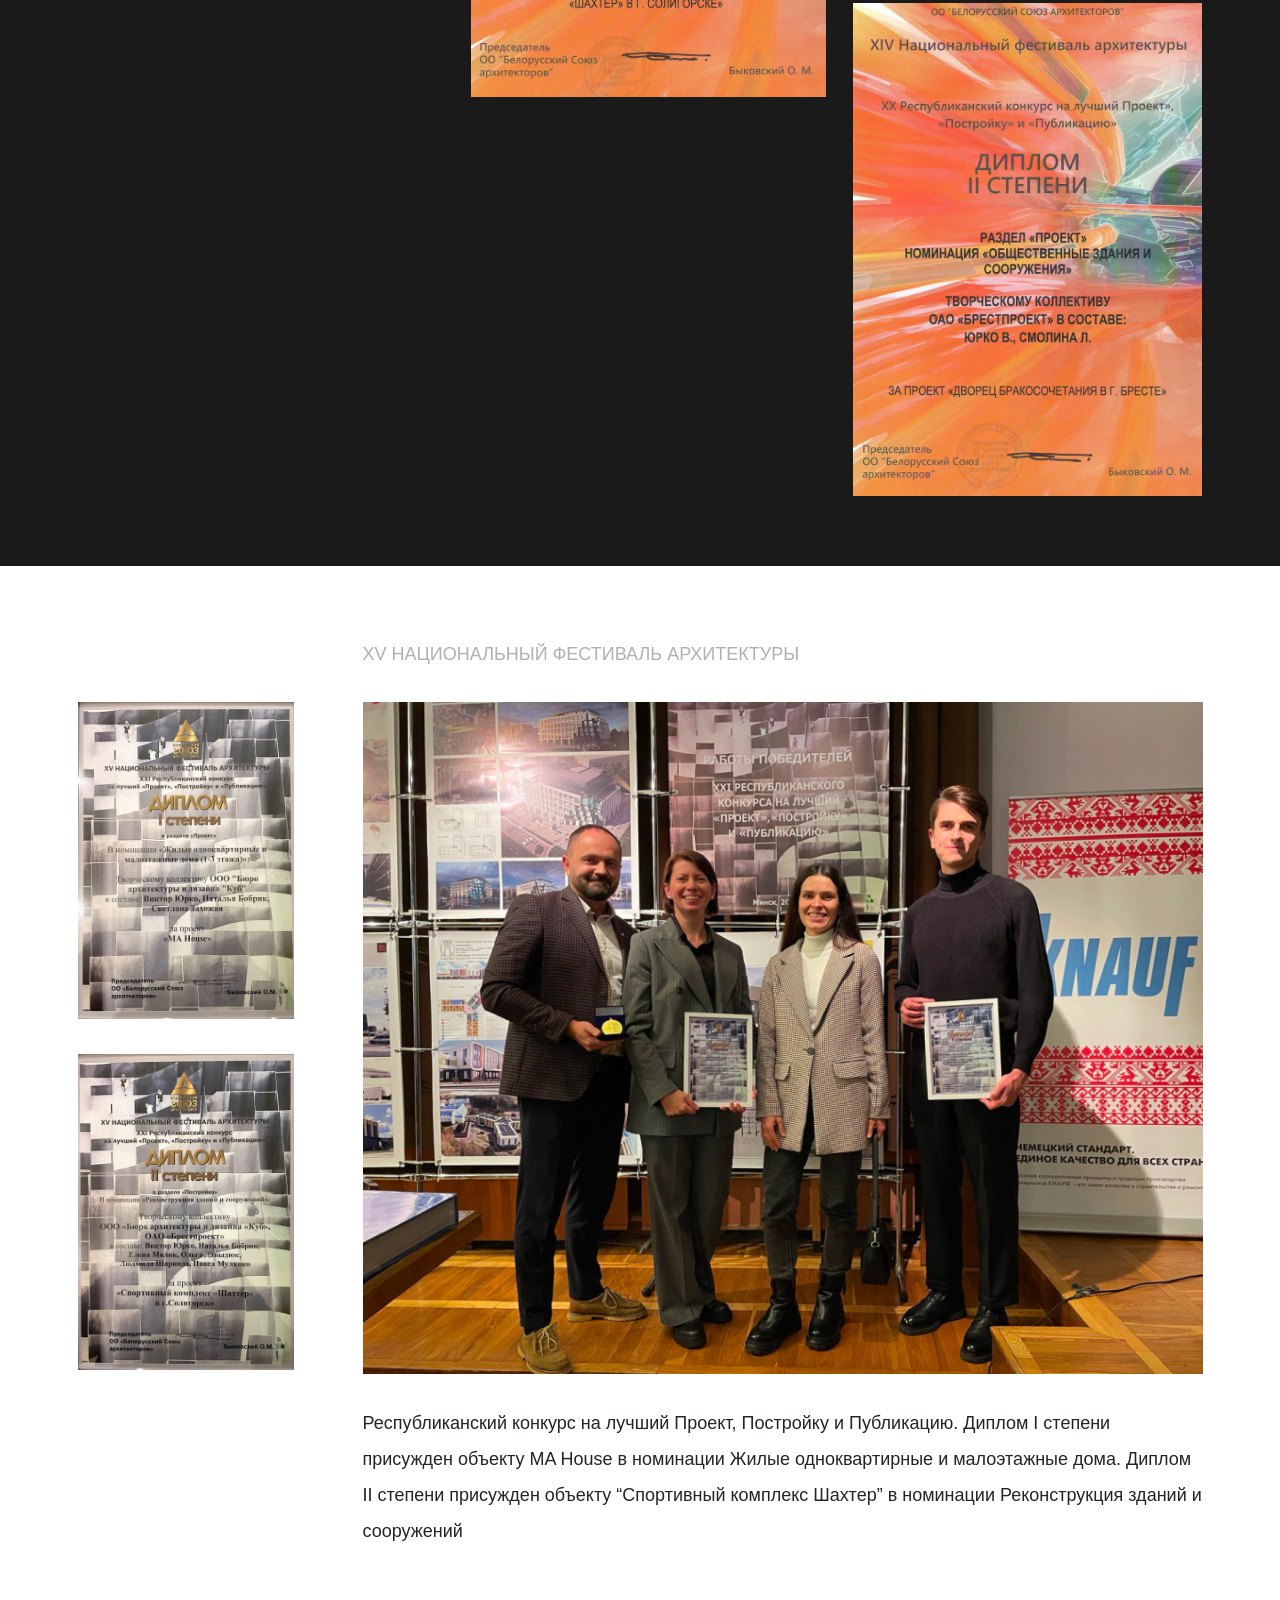
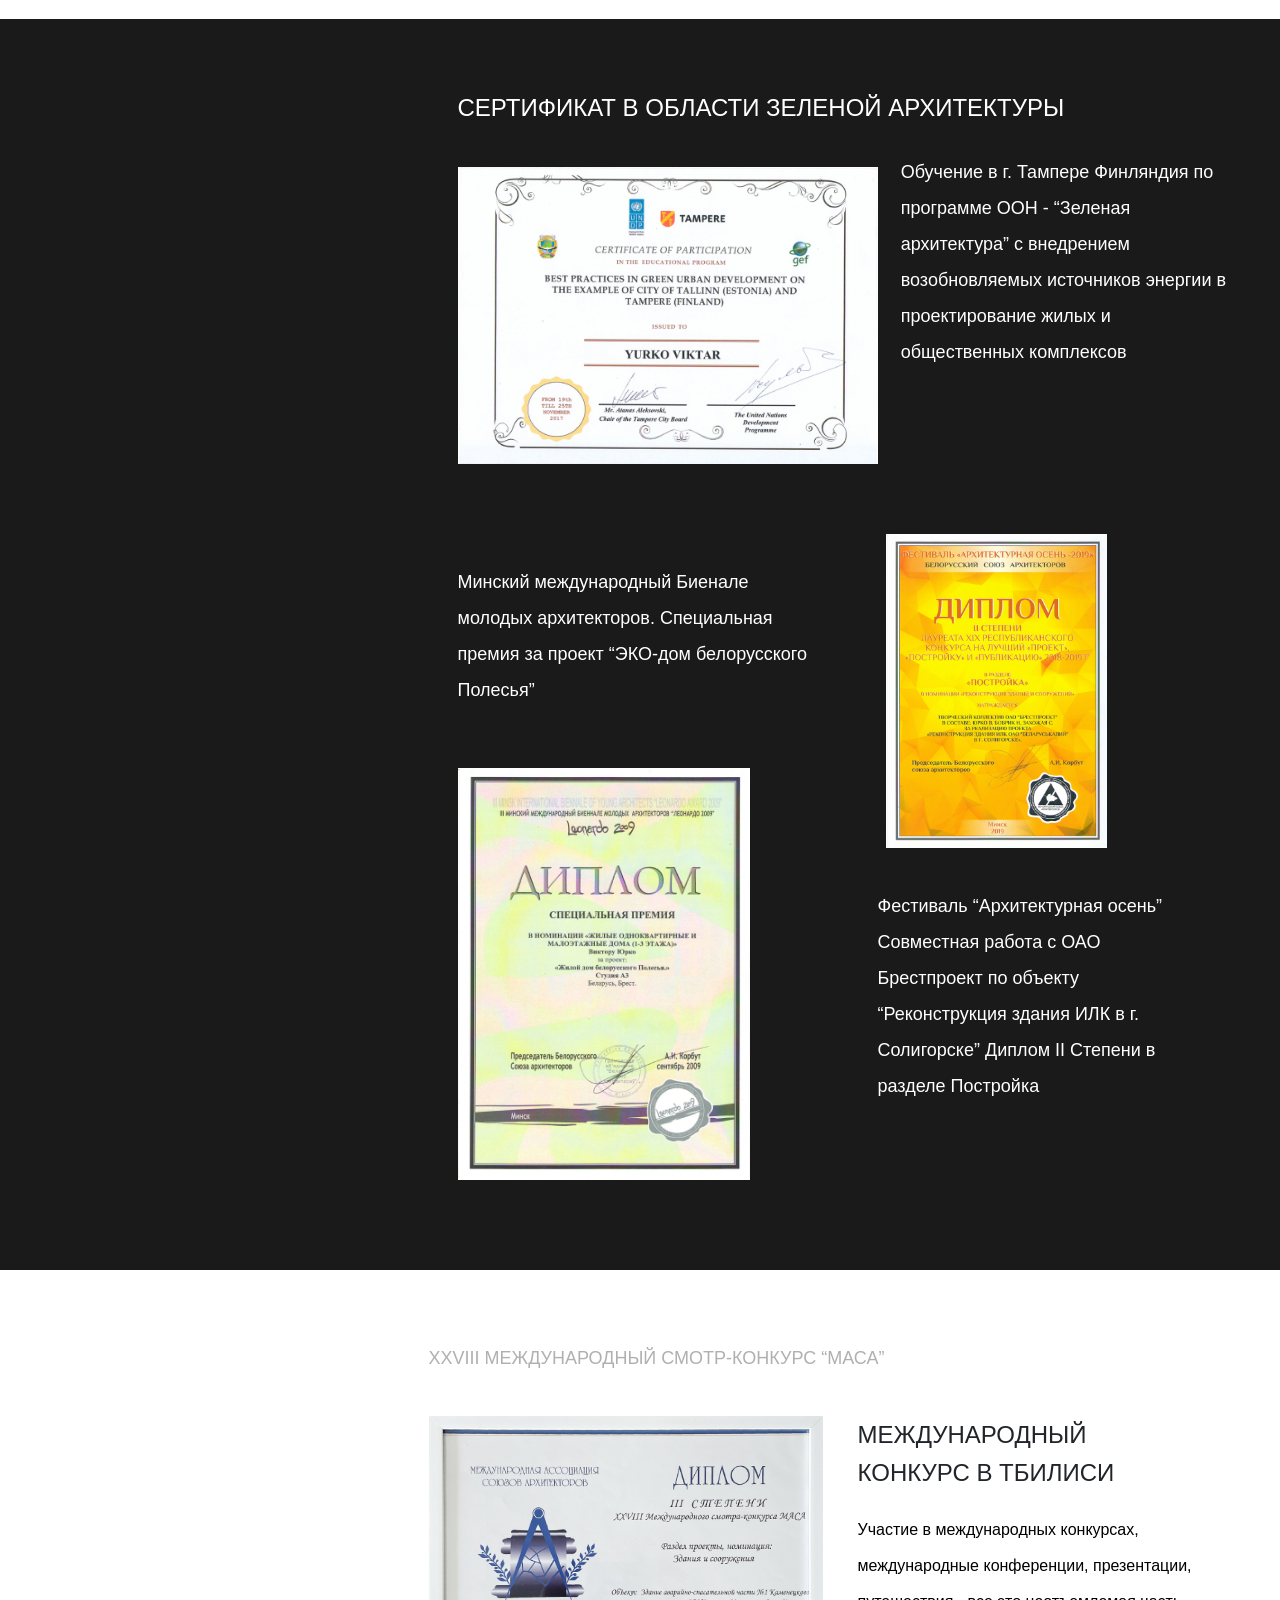
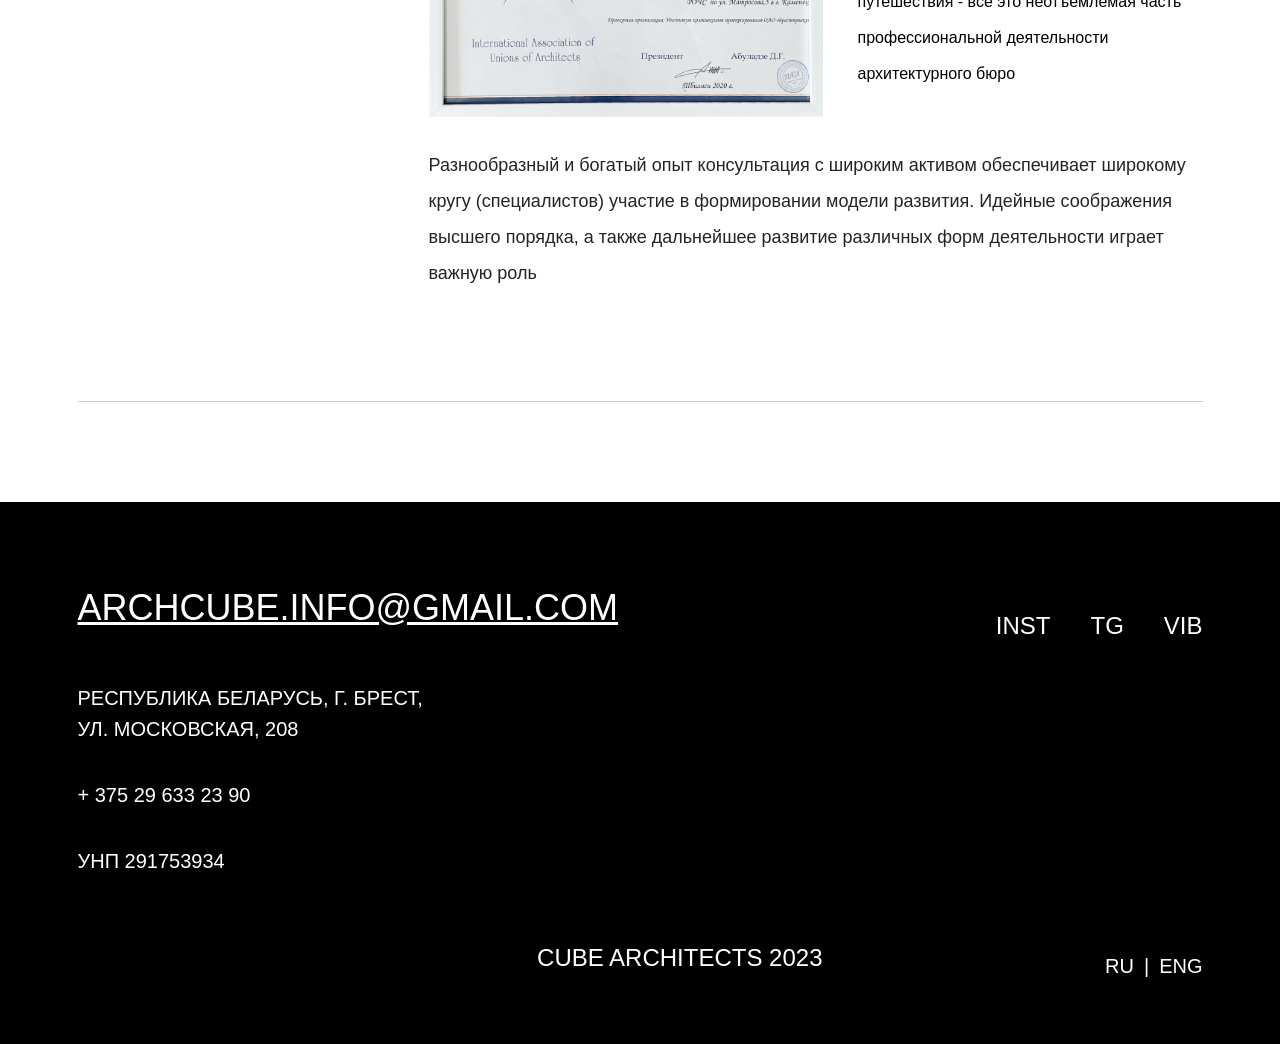
==== commit ebba214d: "add links on menu" ====
--- a/awards-page/index.html
+++ b/awards-page/index.html
@@ -51,28 +51,28 @@
 
         <div class="main-menu">
             <div class="menu-container row">
-                <div class="menu-txt col-lg-5 col-md-6 col-sm-6">
-                    <a href="#">
+                <div class="menu-txt col-lg-5 col-md-6 col-sm-6 col-9">
+                    <a href="/main-page/main.html">
                         <h1>Главная</h1>
                     </a>
-                    <a href="#">
+                    <a href="/project-page/index.html">
                         <h1>Проекты</h1>
                     </a>
-                    <a href="#">
+                    <a href="/team-page/index.html">
                         <h1>Команда</h1>
                     </a>
-                    <a href="#">
+                    <a href="/awards-page/index.html">
                         <h1>Награды</h1>
                     </a>
-                    <a href="#">
+                    <a href="/contacts-page/index.html">
                         <h1 class="last-link">Контакты</h1>
                     </a>
                 </div>
-                <div class="cross col-lg-2 col-md-2 col-sm-2">
+                <div class="cross col-lg-2 col-md-2 col-sm-2 col-3">
                     <div class="cross-figure"></div>
                 </div>
-
-                <div class="menu-logo col-lg-5 col-md-4 col-sm-4">
+        
+                <div class="menu-logo col-lg-5 col-md-4 col-sm-4 col-4">
                     <img class="menu-logo-img" src="../general/img/logo.svg" alt="logo">
                 </div>
             </div>
@@ -80,7 +80,7 @@
                 <div class="mail">
                     <p>archcube.info@gmail.com</p>
                 </div>
-
+        
                 <div class="mail-underline"></div>
             </div>
         </div>
--- a/general/less/style.css
+++ b/general/less/style.css
@@ -1 +1 @@
-html{font-size:10px}.questrial{font-family:'Questrial',sans-serif;font-size:96px;font-weight:400}.header{padding:25px 0 50px 0}.header .ru{display:inline-block;font-family:'Montserrat',sans-serif;font-size:20px;font-weight:400;color:#B0B0B0;color:#000000;text-transform:uppercase;text-decoration:underline;margin-right:1.2rem}.header .eng{display:inline-block;font-family:'Montserrat',sans-serif;font-size:20px;font-weight:400;color:#B0B0B0;color:#000000;text-transform:uppercase}.header .upper-header-part{display:flex;flex-direction:row;align-items:flex-start;justify-content:space-between}.header .wrap{display:flex;justify-content:flex-start;align-items:end;flex-direction:row;width:100%;height:90%}.header .wrap h1{vertical-align:bottom;justify-content:flex-start;display:flex;flex-direction:column;font-family:'Montserrat',sans-serif;font-size:81px;font-weight:300}.header .hamburger-container{display:flex;flex-direction:column;justify-content:start;align-items:end}.header .hamburger{display:flex;flex-direction:column;text-align:right;margin:0 0 0 auto;padding:10px 0;transition-duration:.2s;justify-content:space-between;height:40px}.header .hamburger:hover{cursor:pointer;background-color:#000}.header .hamburger-line{background-color:#000;width:3vw;height:5px;transition-duration:.2s}.header .hamburger:hover .hamburger-line{background-color:#fff}.main-menu{position:fixed;left:100vw;z-index:10;transition-duration:.5s;top:0;width:100%;height:100%;background-color:#1A1A1A}.main-menu .menu-txt{padding:3rem 0 0 6rem}.main-menu .menu-txt a{text-decoration:none}.main-menu .menu-txt a h1{font-family:'Montserrat',sans-serif;font-size:64px;text-transform:uppercase;font-weight:500;color:#FFFFFF;margin-bottom:3rem;-webkit-transition:all .5s ease;transition:all .5s ease}.main-menu .menu-txt a h1:hover{cursor:pointer;color:#000;-webkit-text-stroke:1px #FFFFFF}.main-menu .menu-txt a .last-link{margin-bottom:12rem}.main-menu .cross{rotate:45deg;transition-duration:.2s;height:70px;width:70px;margin:30px auto;padding:0}.main-menu .cross:hover{rotate:-45deg;cursor:pointer}.main-menu .cross-figure{clip-path:polygon(0 48%, 48% 48%, 48% 0, 52% 0, 52% 48%, 100% 48%, 100% 52%, 52% 52%, 52% 100%, 48% 100%, 48% 52%, 0 52%);width:100%;height:100%;background-color:#b0b0b0;transition-duration:.2s}.main-menu .cross:hover .cross-figure{clip-path:polygon(0 41%, 41% 41%, 41% 0, 59% 0, 59% 41%, 100% 41%, 100% 59%, 59% 59%, 59% 100%, 41% 100%, 41% 59%, 0 59%)}.main-menu .menu-logo{display:flex;flex-direction:column;align-items:end}.main-menu .menu-logo-img{width:70%}.main-menu .mail{font-family:'Montserrat',sans-serif;font-size:64px;text-transform:uppercase;font-weight:500;color:#FFFFFF;font-size:25px;text-align:right;padding-right:3.5rem;line-height:0rem;margin-bottom:15px}.main-menu .mail-underline{width:100%;height:3px;background-color:#FFFFFF}.footer-line{margin-bottom:9rem;margin-top:10rem}.footer{background-color:#000}.footer .footer-left-col{margin-top:90px}.footer .footer-com-info{font-family:'Montserrat',sans-serif;font-weight:400;color:#B0B0B0;color:#FFFFFF;font-size:20px;line-height:31.18px;text-transform:uppercase;margin-bottom:35px;width:50%}.footer .footer-email{color:#FFFFFF;font-family:'Montserrat',sans-serif;font-size:36px;text-transform:uppercase;font-weight:400;line-height:31.18px;text-decoration:underline;margin-bottom:60px}.footer .footer-company-name{font-family:'Montserrat',sans-serif;font-size:24px;width:100%;text-align:end;margin-top:65px;margin-bottom:70px}.footer .footer-right-col{margin-top:105px;display:flex;flex-direction:column;justify-content:space-between}.footer .footer-online-contacts{display:flex;flex-direction:row;justify-content:end}.footer .online-contact{font-family:'Montserrat',sans-serif;font-size:24px;font-weight:500;line-height:37.42px;color:#FFFFFF;margin-left:40px;text-decoration:none}.footer .footer-language-switcher{display:flex;flex-direction:row;align-self:flex-end;padding-bottom:65px}.footer .footer-language-button,.footer .footer-language-separator{font-family:'Montserrat',sans-serif;font-size:20px;font-weight:400;color:#B0B0B0;color:#FFFFFF;text-decoration:none;line-height:24.38px}.footer .footer-language-separator{margin:auto 10px}@media screen and (min-width:769px) and (max-width:992px){.header-language .ru,.header .eng{font-size:18px}.header .wrap-block h1{font-size:56px}.main-menu .menu-txt a h1{font-size:56px}.main-menu .mail{font-size:20px}.footer-line{margin:0;height:1rem}.footer .footer-email{font-size:24px;margin-bottom:4rem}.footer .footer-com-info{font-size:16px;width:60%;margin-bottom:1rem}.footer .footer-company-name{width:100%}.footer .online-contact{font-size:18px;line-height:1.5rem}.footer .footer-language-button{font-size:18px;vertical-align:bottom}.footer .footer-language-switcher{padding-bottom:1.3rem}}@media screen and (min-width:575px) and (max-width:768px){.header-language .ru,.header .eng{font-size:16px}.header .wrap-block h1{font-size:40px;line-height:6rem}.main-menu .menu-txt a h1{font-size:36px}.main-menu .mail{font-size:18px}.footer-line{margin-top:0;height:0}.footer .footer-left-col{margin-top:5rem}.footer .footer-right-col{margin-top:6.4rem}.footer .footer-email{font-size:18px;margin-bottom:3rem}.footer .footer-com-info{font-size:14px;width:60%;margin-bottom:1rem}.footer .footer-company-name{width:100%}.footer .online-contact{font-size:16px;line-height:.8rem}.footer .footer-language-button{font-size:16px;vertical-align:bottom}.footer .footer-language-switcher{padding-bottom:1.5rem}}+html{font-size:10px}.questrial{font-family:'Questrial',sans-serif;font-size:96px;font-weight:400}.header{padding:25px 0 50px 0}.header .ru{display:inline-block;font-family:'Montserrat',sans-serif;font-size:20px;font-weight:400;color:#B0B0B0;color:#000000;text-transform:uppercase;text-decoration:underline;margin-right:1.2rem}.header .eng{display:inline-block;font-family:'Montserrat',sans-serif;font-size:20px;font-weight:400;color:#B0B0B0;color:#000000;text-transform:uppercase}.header .upper-header-part{display:flex;flex-direction:row;align-items:flex-start;justify-content:space-between}.header .wrap{display:flex;justify-content:flex-start;align-items:end;flex-direction:row;width:100%;height:90%}.header .wrap h1{vertical-align:bottom;justify-content:flex-start;display:flex;flex-direction:column;font-family:'Montserrat',sans-serif;font-size:81px;font-weight:300;font-size:72px;text-transform:none}.header .hamburger-container{display:flex;flex-direction:column;justify-content:start;align-items:end}.header .hamburger{display:flex;flex-direction:column;text-align:right;margin:0 0 0 auto;padding:10px 0;transition-duration:.2s;justify-content:space-between;height:40px}.header .hamburger:hover{cursor:pointer;background-color:#000}.header .hamburger-line{background-color:#000;width:3vw;height:5px;transition-duration:.2s}.header .hamburger:hover .hamburger-line{background-color:#fff}.main-menu{position:fixed;left:100vw;z-index:10;transition-duration:.5s;top:0;width:100%;height:100%;background-color:#1A1A1A}.main-menu .menu-txt{padding:3rem 0 0 6rem}.main-menu .menu-txt a{text-decoration:none}.main-menu .menu-txt a h1{font-family:'Montserrat',sans-serif;font-size:64px;text-transform:uppercase;font-weight:500;color:#FFFFFF;margin-bottom:3rem;-webkit-transition:all .5s ease;transition:all .5s ease}.main-menu .menu-txt a h1:hover{cursor:pointer;color:#000;-webkit-text-stroke:1px #FFFFFF}.main-menu .menu-txt a .last-link{margin-bottom:12rem}.main-menu .cross{rotate:45deg;transition-duration:.2s;height:70px;width:70px;margin:30px auto;padding:0}.main-menu .cross:hover{rotate:-45deg;cursor:pointer}.main-menu .cross-figure{clip-path:polygon(0 48%, 48% 48%, 48% 0, 52% 0, 52% 48%, 100% 48%, 100% 52%, 52% 52%, 52% 100%, 48% 100%, 48% 52%, 0 52%);width:100%;height:100%;background-color:#b0b0b0;transition-duration:.2s}.main-menu .cross:hover .cross-figure{clip-path:polygon(0 41%, 41% 41%, 41% 0, 59% 0, 59% 41%, 100% 41%, 100% 59%, 59% 59%, 59% 100%, 41% 100%, 41% 59%, 0 59%)}.main-menu .menu-logo{display:flex;flex-direction:column;align-items:end}.main-menu .menu-logo-img{width:70%}.main-menu .mail{font-family:'Montserrat',sans-serif;font-size:64px;text-transform:uppercase;font-weight:500;color:#FFFFFF;font-size:25px;text-align:right;padding-right:3.5rem;line-height:0rem;margin-bottom:15px}.main-menu .mail-underline{width:100%;height:3px;background-color:#FFFFFF}.footer-line{background-color:#fff;padding:9rem 0}.footer{background-color:#000}.footer .footer-left-col{margin-top:90px}.footer .footer-com-info{font-family:'Montserrat',sans-serif;font-weight:400;color:#B0B0B0;color:#FFFFFF;font-size:20px;line-height:31.18px;text-transform:uppercase;margin-bottom:35px;width:50%}.footer .footer-email{color:#FFFFFF;font-family:'Montserrat',sans-serif;font-size:36px;text-transform:uppercase;font-weight:400;line-height:31.18px;text-decoration:underline;margin-bottom:60px}.footer .footer-company-name{font-family:'Montserrat',sans-serif;font-size:24px;width:100%;text-align:end;margin-top:65px;margin-bottom:70px}.footer .footer-right-col{margin-top:105px;display:flex;flex-direction:column;justify-content:space-between}.footer .footer-online-contacts{display:flex;flex-direction:row;justify-content:end}.footer .online-contact{font-family:'Montserrat',sans-serif;font-size:24px;font-weight:500;line-height:37.42px;color:#FFFFFF;margin-left:40px;text-decoration:none}.footer .footer-language-switcher{display:flex;flex-direction:row;align-self:flex-end;padding-bottom:65px}.footer .footer-language-button,.footer .footer-language-separator{font-family:'Montserrat',sans-serif;font-size:20px;font-weight:400;color:#B0B0B0;color:#FFFFFF;text-decoration:none;line-height:24.38px}.footer .footer-language-separator{margin:auto 10px}@media screen and (min-width:769px) and (max-width:992px){.header-language .ru,.header .eng{font-size:18px}.header .wrap-block h1{font-size:56px}.main-menu .menu-txt a h1{font-size:56px}.main-menu .mail{font-size:20px}.footer-line{margin:0;height:1rem}.footer .footer-email{font-size:24px;margin-bottom:4rem}.footer .footer-com-info{font-size:16px;width:60%;margin-bottom:1rem}.footer .footer-company-name{width:100%}.footer .online-contact{font-size:18px;line-height:1.5rem}.footer .footer-language-button{font-size:18px;vertical-align:bottom}.footer .footer-language-switcher{padding-bottom:1.3rem}}@media screen and (min-width:576px) and (max-width:768px){.header-language .ru,.header .eng{font-size:14px}.header .wrap-block h1{font-size:36px;line-height:6rem}.main-menu .menu-txt a h1{font-size:36px}.main-menu .mail{font-size:18px}.footer-line{margin-top:0;height:0}.footer .footer-left-col{margin-top:5rem}.footer .footer-right-col{margin-top:6.4rem}.footer .footer-email{font-size:18px;margin-bottom:3rem}.footer .footer-com-info{font-size:14px;width:60%;margin-bottom:1rem}.footer .footer-company-name{width:100%}.footer .online-contact{font-size:16px;line-height:.8rem}.footer .footer-language-button{font-size:16px;vertical-align:bottom}.footer .footer-language-switcher{padding-bottom:1.5rem}}@media screen and (min-width:300px) and (max-width:576px){.header .logo img{width:100%;height:auto}.header-language .ru,.header .eng{font-size:12px}.header .wrap-block h1{font-size:24px;line-height:6rem}.main-menu .menu-txt a h1{font-size:42px}.main-menu .mail{font-size:14px}.footer-line{margin-top:0;height:0}.footer .footer-left-col{margin-top:5rem}.footer .footer-right-col{margin-top:6.4rem}.footer .footer-email{font-size:14px;margin-bottom:3rem}.footer .footer-com-info{font-size:12px;width:80%;margin-bottom:0rem;line-height:2.8rem}.footer .footer-company-name{width:100%;padding-bottom:1.1rem}.footer .online-contact{font-size:14px;line-height:.8rem}.footer .footer-language-button{font-size:12px;vertical-align:bottom}.footer .footer-language-switcher{padding-bottom:1.2rem}}
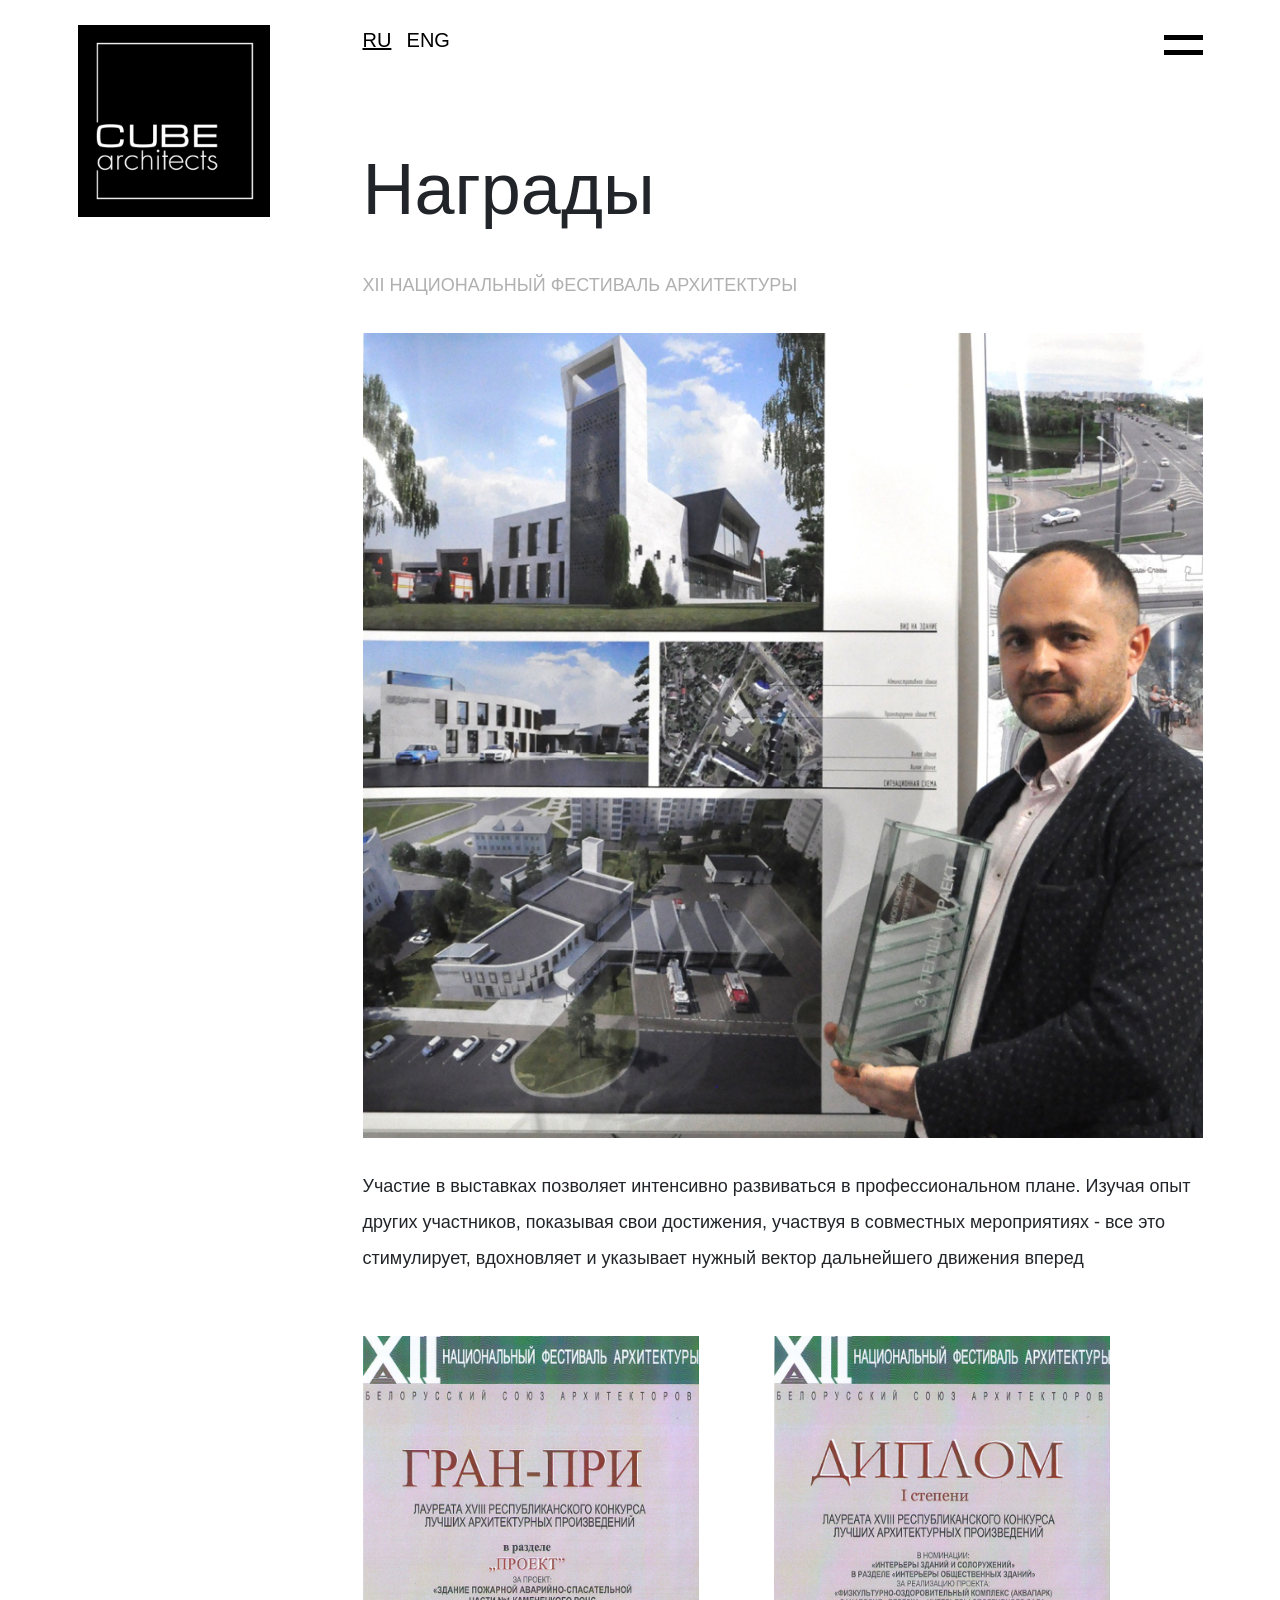
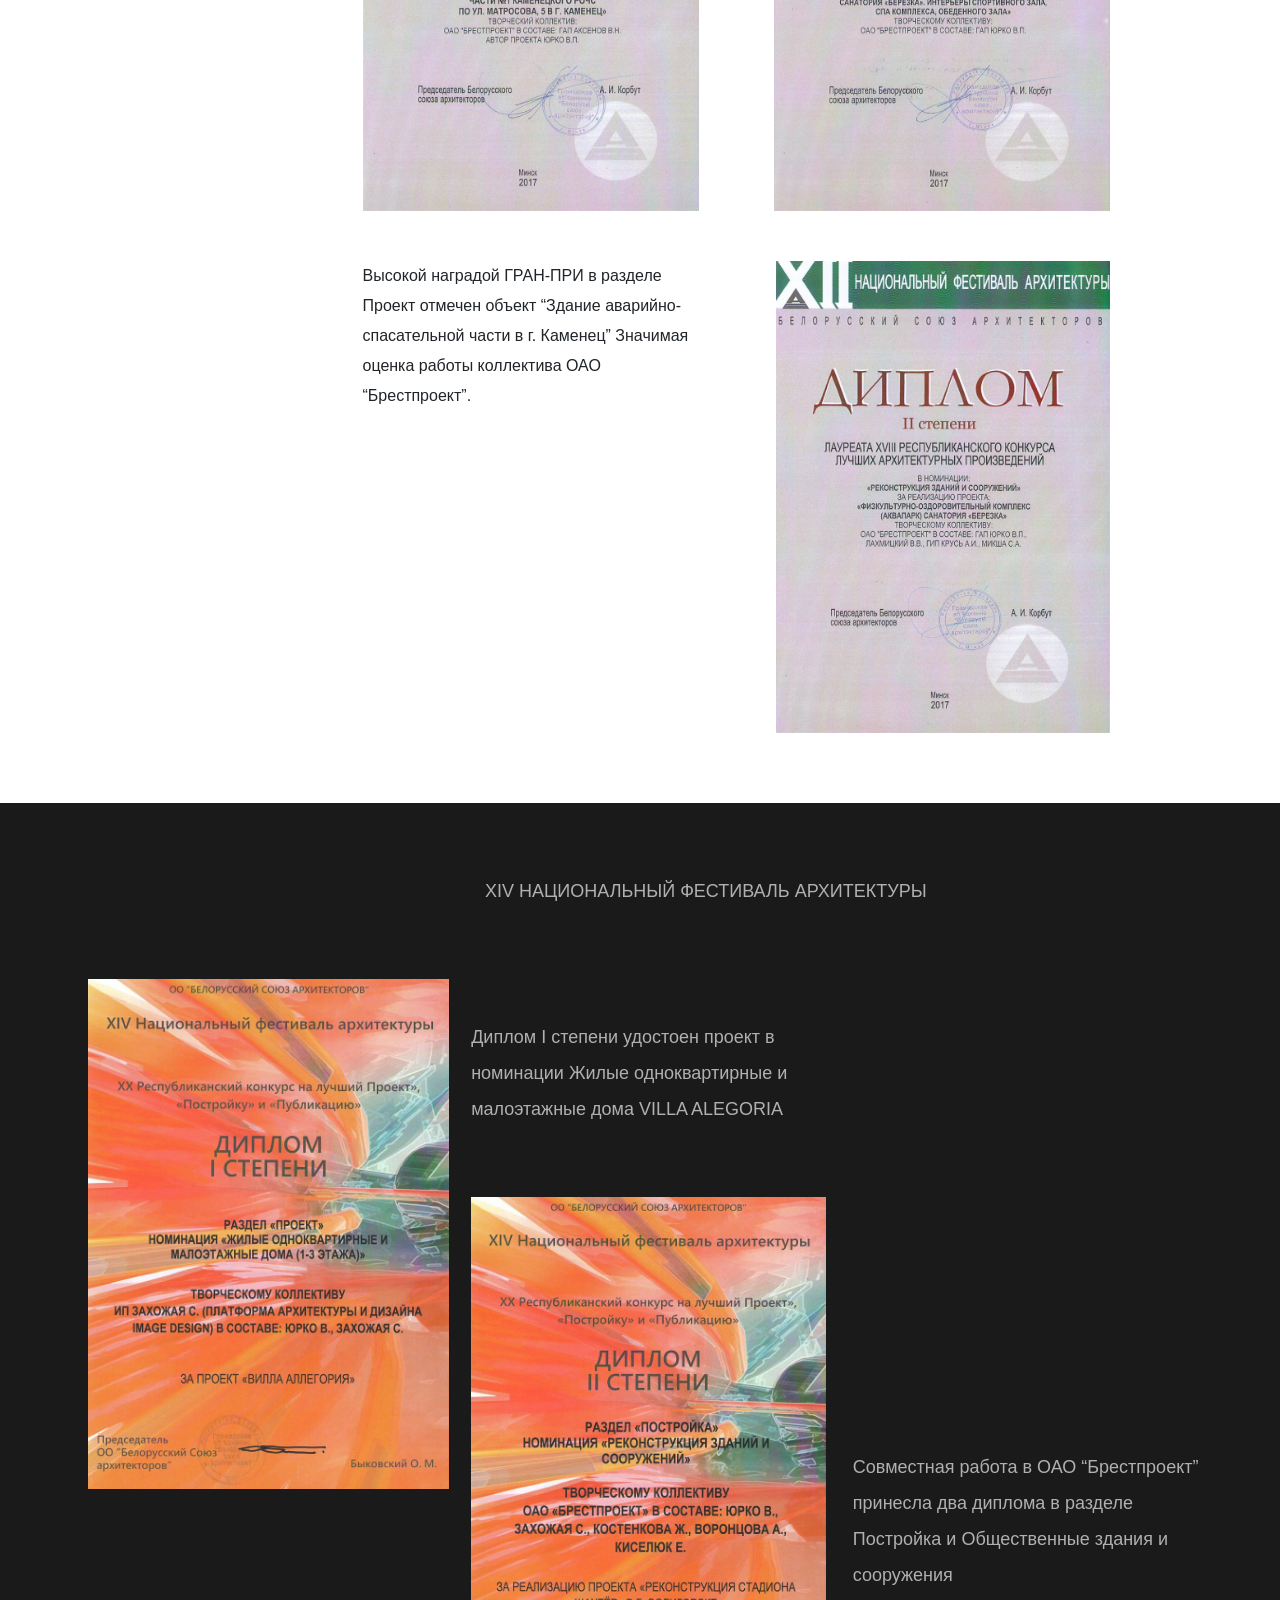
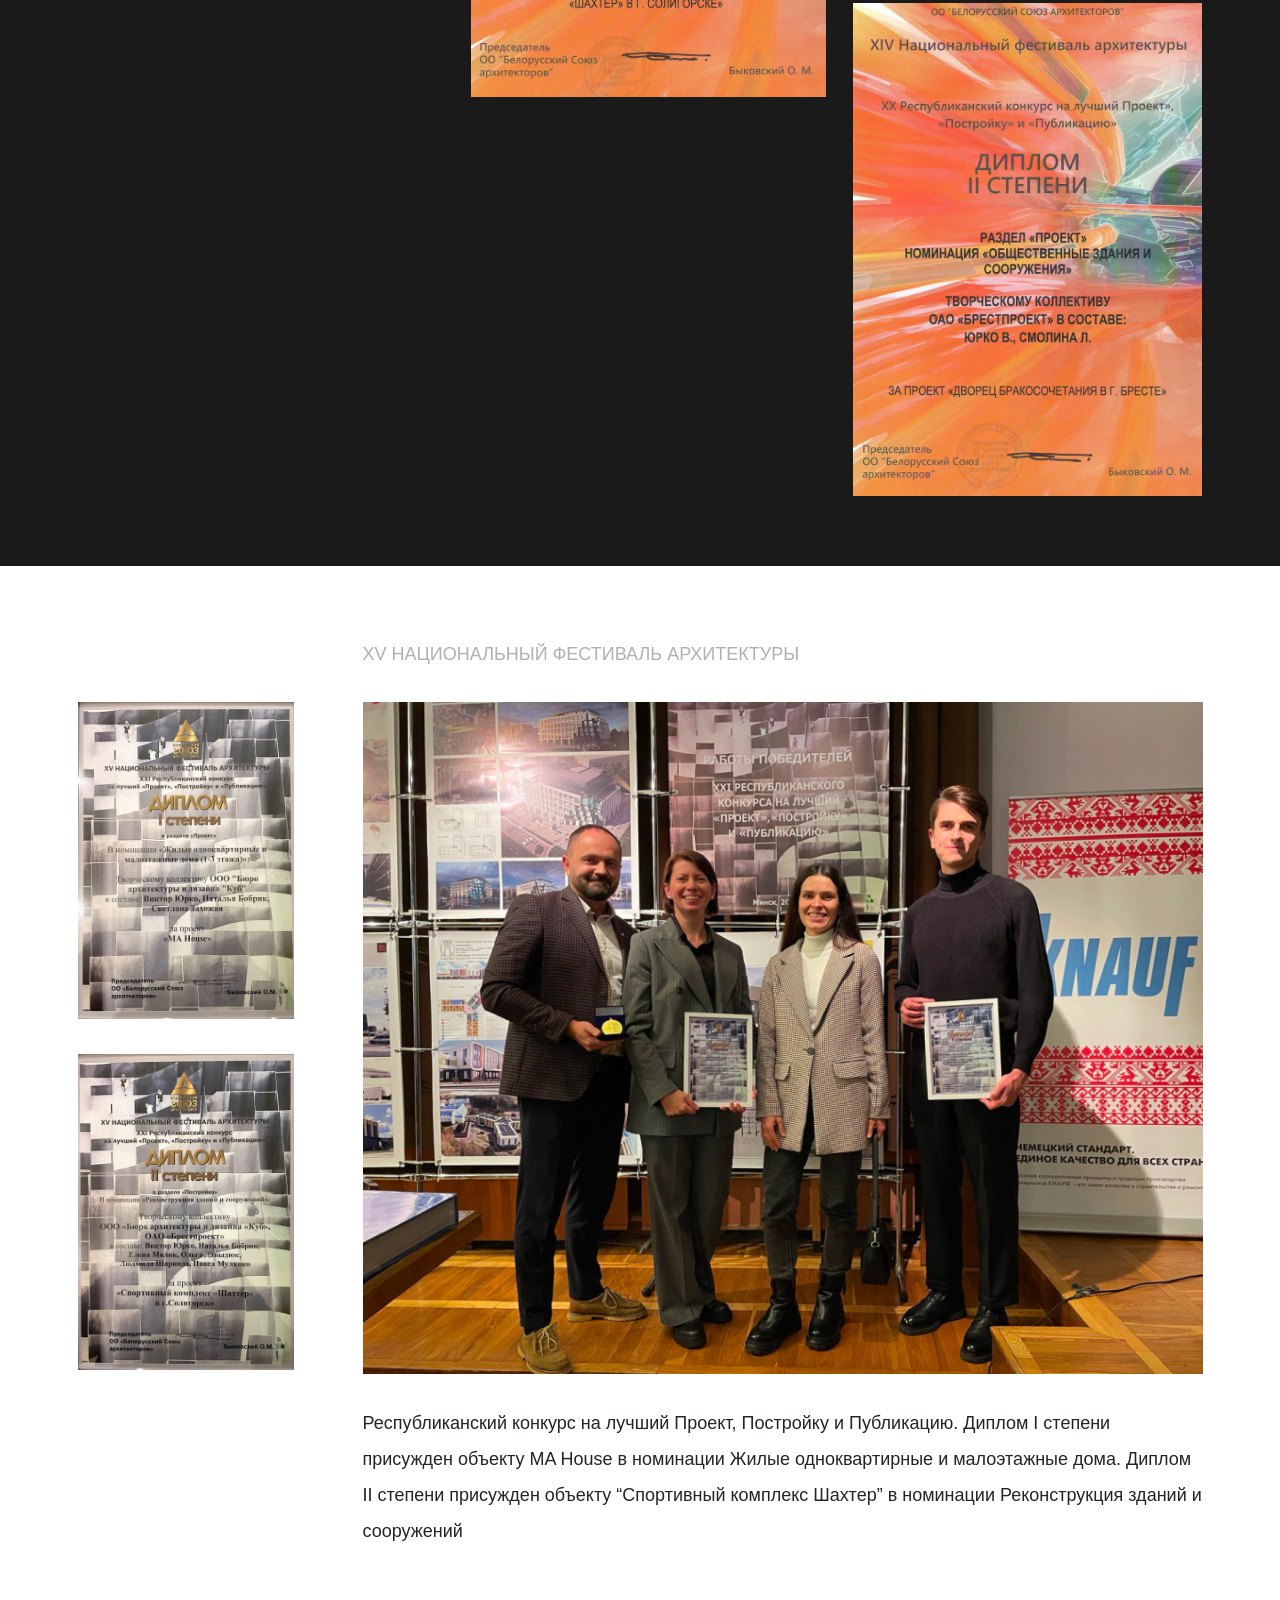
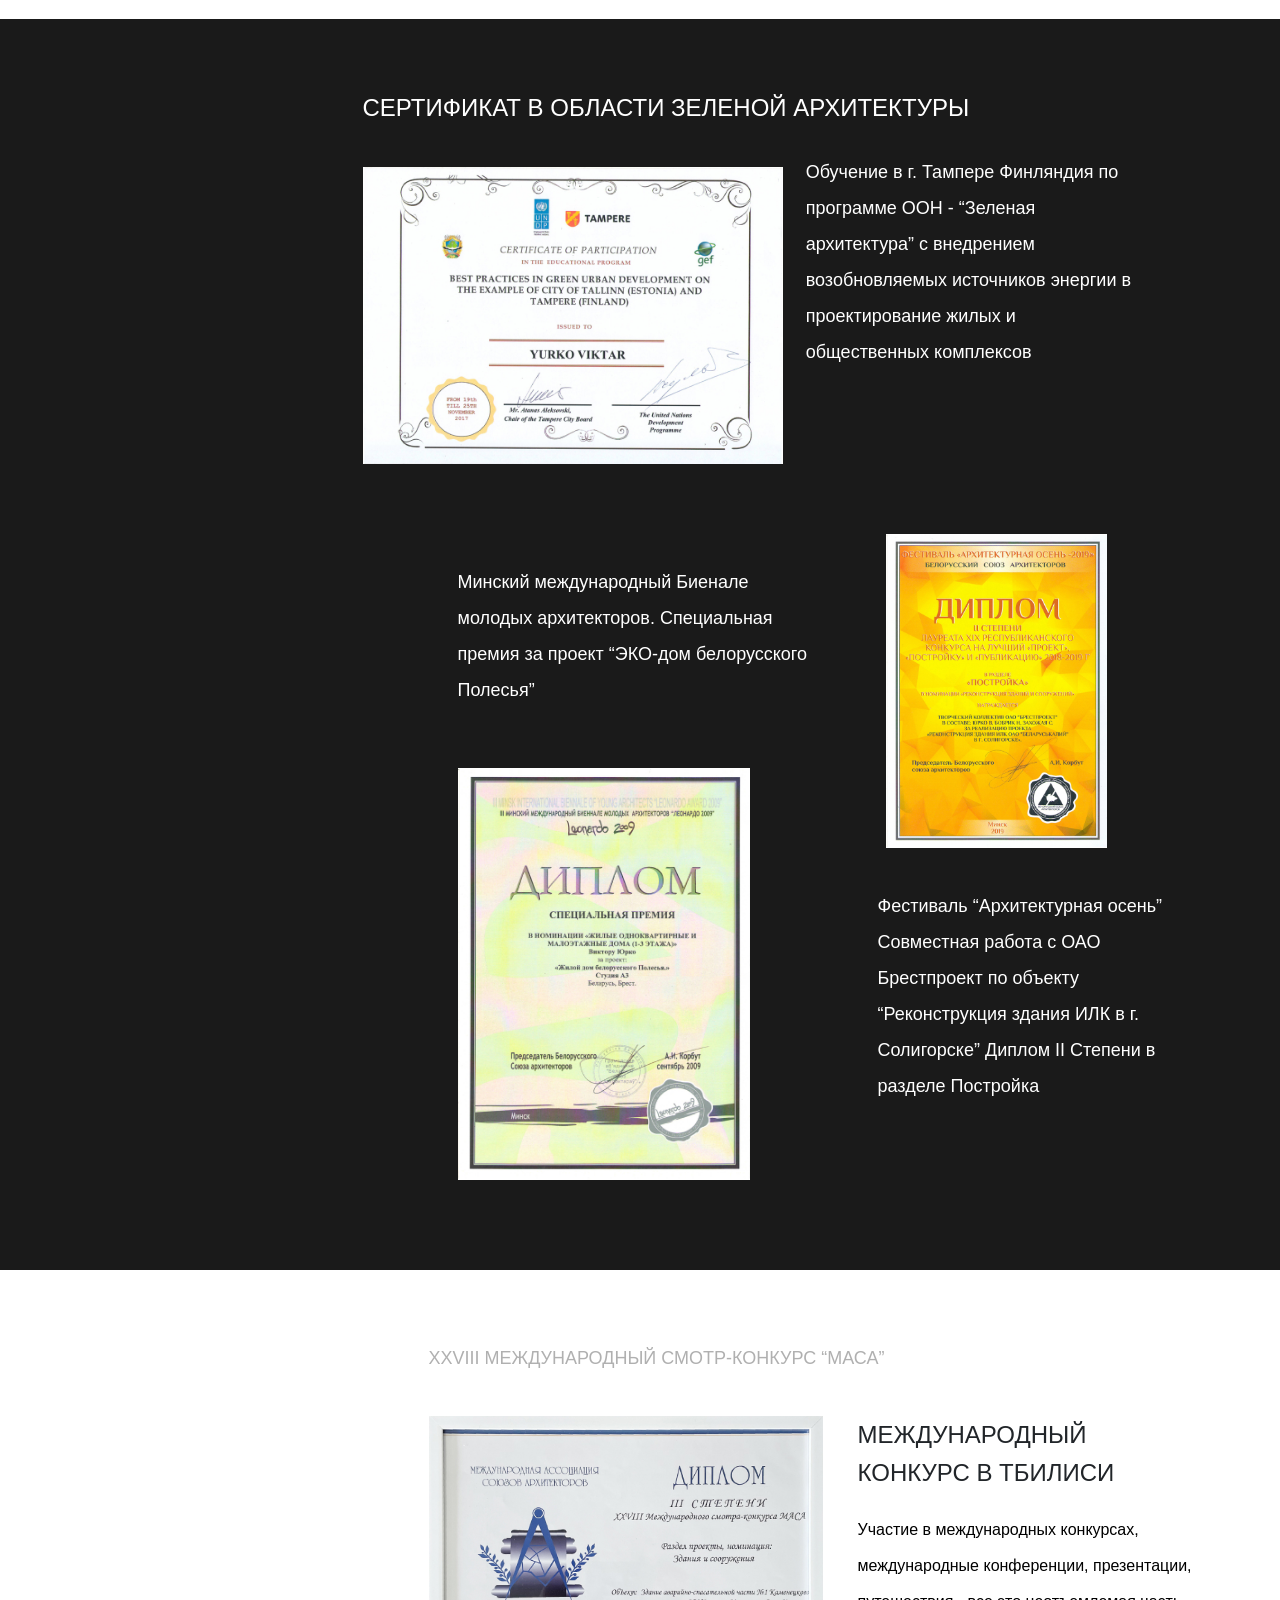
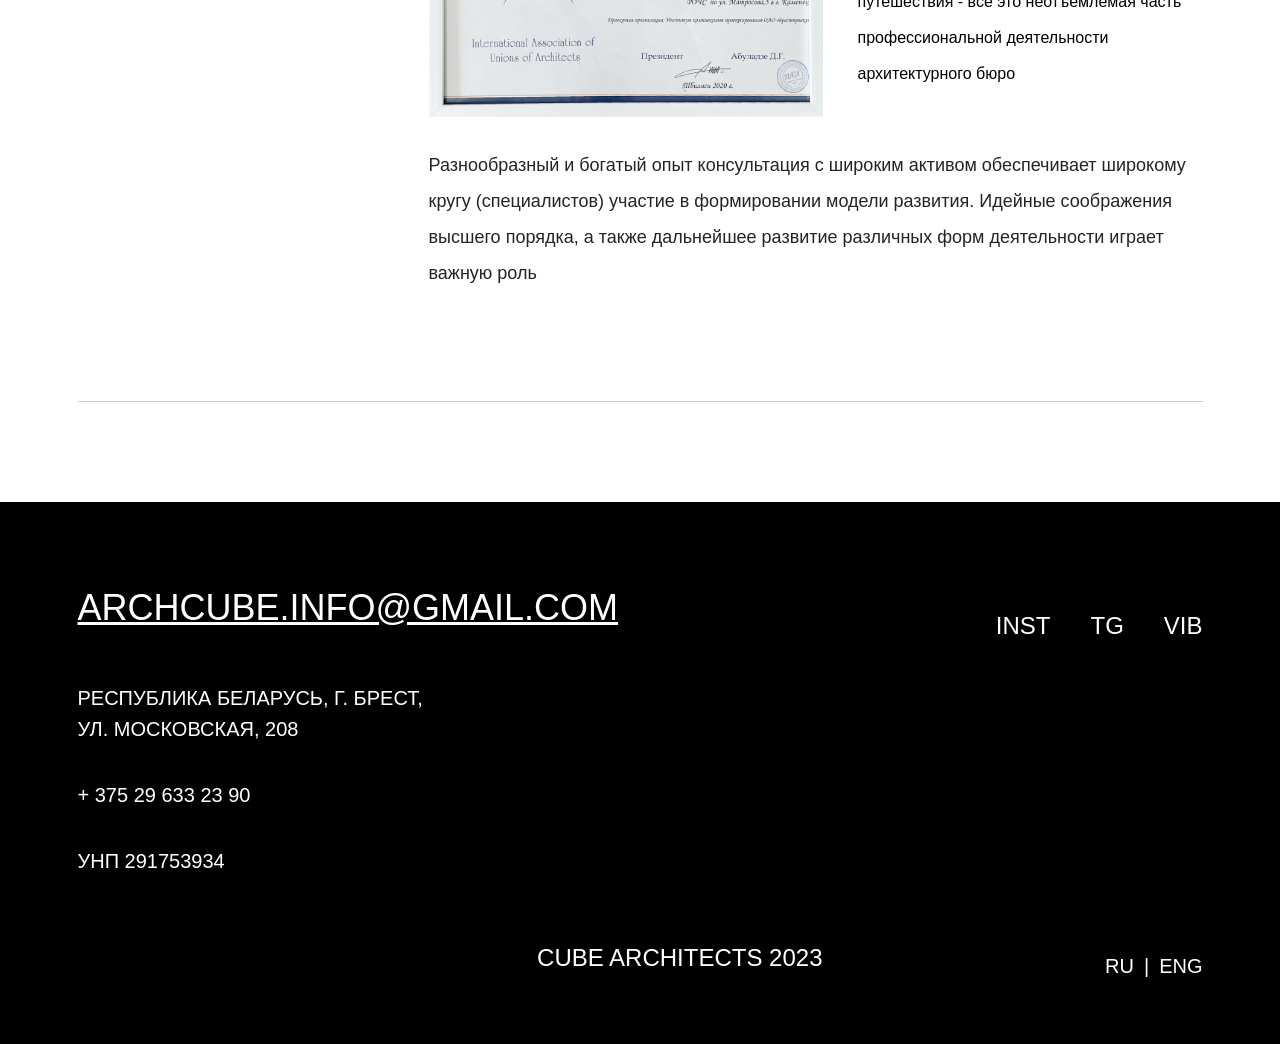
==== commit 22af4713: "mobile adaptive for team and awards" ====
--- a/awards-page/index.html
+++ b/awards-page/index.html
@@ -17,12 +17,12 @@
         <div class="container">
             <div class="header">
                 <div class="row">
-                    <div class="col-lg-3 col-md-4 col-sm-5">
+                    <div class="col-lg-3 col-md-4 col-sm-5 col-4">
                         <div class="logo">
                             <img src="../general/img/logo.svg" alt="logo">
                         </div>
                     </div>
-                    <div class="col-lg-9 col-md-8 col-sm-7">
+                    <div class="col-lg-9 offset-lg-0 col-md-8 offset-md-0 col-sm-7 offset-sm-0 col-7 offset-1">
                         <div class="upper-header-part">
                             <div class="header-language">
                                 <div class="ru">
@@ -89,7 +89,7 @@
             <div class="fest-12-arch">
 
                 <div class="row">
-                    <div class="col-lg-9 offset-lg-3 col-md-8 offset-md-4 col-sm-12">
+                    <div class="col-lg-9 offset-lg-3 col-md-8 offset-md-4 col-sm-12 col-12">
                         <div class="fest-12-arch-title">
                             <p>XII НАЦИОНАЛЬНЫЙ ФЕСТИВАЛЬ АРХИТЕКТУРЫ</p>
                         </div>
@@ -103,7 +103,7 @@
                 </div>
 
                 <div class="row">
-                    <div class="col-lg-9 offset-lg-3 col-md-8 offset-md-4 col-sm-12">
+                    <div class="col-lg-9 offset-lg-3 col-md-8 offset-md-4 col-sm-12 col-12">
                         <div class="fest-12-arch-grandprix">
                             <img src="img/12-grandprix.jpg" alt="grandprix">
                         </div>
@@ -114,7 +114,7 @@
                 </div>
 
                 <div class="row">
-                    <div class="col-lg-9 offset-lg-3 col-md-8 offset-md-4 col-sm-12">
+                    <div class="col-lg-9 offset-lg-3 col-md-8 offset-md-4 col-sm-12 col-12 offset-0">
                         <div class="fest-12-arch-dip-txt">
                             <p>Высокой наградой  ГРАН-ПРИ в разделе Проект отмечен объект “Здание аварийно-спасательной части в г. Каменец”
                                 Значимая оценка работы коллектива ОАО “Брестпроект”.</p>
@@ -132,7 +132,7 @@
                 <div class="fest-14-arch">
 
                     <div class="row">
-                        <div class="col-lg-9 offset-lg-3 col-md-8 offset-md-4 col-sm-12">
+                        <div class="col-lg-9 offset-lg-3 col-md-8 offset-md-4 col-sm-12 col-12">
                             <div class="fest-14-arch-title">
                                 <p>XIV НАЦИОНАЛЬНЫЙ ФЕСТИВАЛЬ АРХИТЕКТУРЫ</p>
                             </div>
@@ -141,13 +141,13 @@
 
                     <div class="row">
 
-                        <div class="col-lg-4 col-md-4 col-sm-4">
+                        <div class="col-lg-4 col-md-4 col-sm-4 col-12">
                             <div class="fest-14-arch-left">
                                 <img src="img/14-project-first-degree.jpg" alt="">
                             </div>
                         </div>
 
-                        <div class="col-lg-4 col-md-4 col-sm-4">
+                        <div class="col-lg-4 col-md-4 col-sm-4 col-12">
                             <div class="fest-14-arch-center">
                                 <div class="fest-14-arch-center-uptxt">
                                     <p>Диплом I степени удостоен проект в номинации Жилые одноквартирные и малоэтажные дома 
@@ -159,7 +159,7 @@
                             </div>
                         </div>
 
-                        <div class="col-lg-4 col-md-4 col-sm-4">
+                        <div class="col-lg-4 col-md-4 col-sm-4 col-12">
                             <div class="fest-14-arch-right">
                                 <div class="fest-14-arch-right-txt">
                                     <p>Совместная работа в ОАО “Брестпроект” принесла два диплома в разделе Постройка и Общественные здания и сооружения</p>
@@ -179,7 +179,7 @@
             <div class="fest-15-arch">
 
                 <div class="row">
-                    <div class="col-lg-9 offset-lg-3 col-md-8 offset-md-4 col-sm-12">
+                    <div class="col-lg-9 offset-lg-3 col-md-8 offset-md-4 col-sm-12 col-12">
                         <div class="fest-15-arch-title">
                             <p>XV НАЦИОНАЛЬНЫЙ ФЕСТИВАЛЬ АРХИТЕКТУРЫ</p>
                         </div>
@@ -187,7 +187,7 @@
                 </div>
 
                 <div class="row">
-                    <div class="col-lg-3 col-md-3 col-sm-12">
+                    <div class="col-lg-3 col-md-3 col-sm-12 col-12">
                         <div class="fest-15-arch-img-up">
                             <img src="/awards-page/img/15-fest-img-up.jpg" alt="">
                         </div>
@@ -203,7 +203,7 @@
                 </div>
 
                 <div class="row">
-                    <div class="col-lg-9 offset-lg-3 col-md-8 offset-md-4 col-sm-12 offset-sm-0">
+                    <div class="col-lg-9 offset-lg-3 col-md-8 offset-md-4 col-sm-12 offset-sm-0 col-12">
                         <div class="fest-15-arch-txt">
                             <p>Республиканский конкурс на лучший Проект, Постройку  и Публикацию.
                                 Диплом I степени присужден объекту
@@ -221,7 +221,7 @@
                 <div class="other-awards">
 
                     <div class="row">
-                        <div class="col-lg-9 offset-3 col-md-8 offset-md-4 col-sm-12 offset-sm-0">
+                        <div class="col-lg-9 offset-lg-3 col-md-8 offset-md-4 col-sm-12 offset-sm-0 col-12">
                             <div class="other-awards-titletxt">
                                 <p>сертификат в области зеленой архитектуры</p>
                             </div>
@@ -229,7 +229,7 @@
                     </div>
 
                     <div class="row">
-                        <div class="col-lg-9 offset-3 col-md-8 offset-md-4 col-sm-12 offset-sm-0">
+                        <div class="col-lg-9 offset-lg-3 col-md-8 offset-md-4 col-sm-12 offset-sm-0 col-12">
                             <div class="other-awards-img-greenurban">
                                 <img src="img/best-practice-green-urban.jpg" alt="">
                             </div>
@@ -241,7 +241,7 @@
 
                     <div class="row">
 
-                        <div class="col-lg-4 offset-lg-4 col-md-4 offset-md-4 col-sm-6 offset-sm-0">
+                        <div class="col-lg-4 offset-lg-4 col-md-4 offset-md-4 col-sm-6 offset-sm-0 col-12">
                             <div class="other-awards-txt-leo">
                                 <p>Минский международный Биенале молодых архитекторов.
                                     Специальная премия за проект 
@@ -271,7 +271,7 @@
             <div class="masa">
 
                 <div class="row">
-                    <div class="col-lg-9 offset-3 col-md-9 offset-md-3 col-sm-12 offset-sm-0">
+                    <div class="col-lg-9 offset-lg-3 col-md-9 offset-md-3 col-sm-12 offset-sm-0 col-12">
                         <div class="masa-title">
                             <p>XXVIII Международный смотр-конкурс “маса”</p>
                         </div>
@@ -279,7 +279,7 @@
                 </div>
 
                 <div class="row">
-                    <div class="col-lg-5 offset-3 col-md-5 offset-md-3 col-sm-6 offset-sm-0">
+                    <div class="col-lg-5 offset-lg-3 col-md-5 offset-md-3 col-sm-6 offset-sm-0 col-12">
                         <div class="masa-img">
                             <img src="img/masa.jpg" alt="">
                         </div>
@@ -295,7 +295,7 @@
                 </div>
 
                 <div class="row">
-                    <div class="col-lg-9 offset-3 col-md-9 offset-md-3 col-sm-12 offset-sm-0">
+                    <div class="col-lg-9 offset-lg-3 col-md-9 offset-md-3 col-sm-12 offset-sm-0 col-9 offset-3">
                         <div class="masa-txtdown">
                             <p>Разнообразный и богатый опыт консультация с
                                 широким активом обеспечивает широкому кругу
@@ -322,14 +322,14 @@
         <footer class="footer">
             <div class="container">
                 <div class="row">
-                    <div class="col-lg-8 col-md-8 col-sm-8 footer-left-col">
+                    <div class="col-lg-8 col-md-8 col-sm-8 col-8 footer-left-col">
                         <p class="footer-email">archcube.info@gmail.com</p>
                         <p class="footer-address footer-com-info">республика беларусь, г. брест, ул. московская, 208</p>
                         <p class="footer-phone-number footer-com-info">+ 375 29 633 23 90</p>
                         <p class="footer-unp footer-com-info">УНП 291753934</p>
                         <p class="footer-company-name  footer-com-info">CUBE architects 2023</p>
                     </div>
-                    <div class="col-lg-4 col-md-4 col-sm-4 footer-right-col">
+                    <div class="col-lg-4 col-md-4 col-sm-4 col-4 footer-right-col">
                         <div class="footer-online-contacts">
                             <a class="footer-inst online-contact">INST</a>
                             <a class="footer-tg online-contact">TG</a>
--- a/awards-page/less/style.css
+++ b/awards-page/less/style.css
@@ -249,7 +249,201 @@
   line-height: 3.6rem;
   padding: 3rem 0 0 6.6rem;
 }
-@media screen and (min-width: 300px) and (max-width: 768px) {
+@media screen and (min-width: 300px) and (max-width: 576px) {
+  .main .container {
+    max-width: 95%;
+  }
+  .main .fest-12-arch-title {
+    font-size: 12px;
+    padding-left: 0;
+  }
+  .main .fest-12-arch-txt {
+    font-size: 12px;
+    line-height: 2.5rem;
+    margin-top: 3rem;
+  }
+  .main .fest-12-arch-grandprix {
+    margin-top: 5rem;
+    display: inline-block;
+    width: 40%;
+  }
+  .main .fest-12-arch-dip1degree {
+    display: inline-block;
+    width: 40%;
+  }
+  .main .fest-12-arch-dip-txt {
+    display: inline-block;
+    margin-top: 3rem;
+    width: 40%;
+  }
+  .main .fest-12-arch-dip-txt p {
+    width: 100%;
+    font-size: 12px;
+    line-height: 2.5rem;
+  }
+  .main .fest-12-arch-dip2degree {
+    display: inline-block;
+    vertical-align: top;
+    padding: 4rem 0 0 1.4rem;
+  }
+  .main .fest-12-arch .fest-12-arch-dip2degree {
+    width: 43%;
+    margin-left: 3.4rem;
+    margin-bottom: 3rem;
+  }
+  .main .fest-14-arch {
+    margin-top: 3rem;
+    padding: 3rem 0 7rem 0rem;
+  }
+  .main .fest-14-arch .fest-14-arch-title {
+    font-size: 12px;
+    margin-left: 0;
+    padding-left: 0;
+  }
+  .main .fest-14-arch .fest-14-arch-center {
+    margin-top: 3rem;
+  }
+  .main .fest-14-arch-left {
+    padding-top: 3rem;
+    text-align: center;
+  }
+  .main .fest-14-arch-left img {
+    width: 70%;
+    height: auto;
+  }
+  .main .fest-14-arch-center {
+    margin: 10rem 0 0 0rem;
+  }
+  .main .fest-14-arch-center-uptxt {
+    font-size: 12px;
+    line-height: 2.5rem;
+  }
+  .main .fest-14-arch-center-img {
+    padding-top: 5rem;
+    width: 70%;
+    height: auto;
+    margin: 0 auto;
+  }
+  .main .fest-14-arch-center-txt {
+    font-size: 12px;
+    line-height: 2.5rem;
+    height: auto;
+  }
+  .main .fest-14-arch-right {
+    margin: 3rem 0 0 0;
+  }
+  .main .fest-14-arch-right-txt {
+    font-size: 12px;
+    line-height: 2.5rem;
+    height: auto;
+  }
+  .main .fest-14-arch-right-img {
+    padding-top: 3.5rem;
+    width: 70%;
+    height: auto;
+    margin: 0 auto 3rem auto;
+  }
+  .main .fest-15-arch {
+    width: 100%;
+  }
+  .main .fest-15-arch .fest-15-arch-title {
+    font-size: 12px;
+    margin-left: 0;
+    padding-left: 0;
+    padding-top: 5rem;
+  }
+  .main .fest-15-arch-img-main {
+    margin-bottom: 2rem;
+    margin-top: 2rem;
+  }
+  .main .fest-15-arch-img-up {
+    width: 47.7%;
+    margin-bottom: 1rem;
+    display: inline-block;
+  }
+  .main .fest-15-arch-img-up img {
+    width: 100%;
+    height: auto;
+  }
+  .main .fest-15-arch-img-down {
+    width: 47.7%;
+    display: inline-block;
+    margin-left: 1rem;
+    margin-bottom: 0rem;
+  }
+  .main .fest-15-arch-img-down img {
+    width: 100%;
+    height: auto;
+  }
+  .main .fest-15-arch-txt {
+    font-size: 12px;
+    line-height: 2.5rem;
+    height: auto;
+    margin-bottom: 5rem;
+  }
+  .main .other-awards-titletxt {
+    font-size: 14px;
+    margin-left: 0rem;
+  }
+  .main .other-awards-img-greenurban {
+    padding: 2rem 0 0 0rem;
+  }
+  .main .other-awards-txt-greenurban {
+    font-size: 12px;
+    line-height: 2.5rem;
+    height: auto;
+  }
+  .main .other-awards-txt-leo {
+    font-size: 12px;
+    line-height: 2.5rem;
+    height: auto;
+    padding-top: 5rem;
+  }
+  .main .other-awards-img-leo {
+    padding: 3rem 0 3rem 0;
+    margin: 0rem auto;
+  }
+  .main .other-awards-img-yellow {
+    padding: 7rem 0 0 3rem;
+  }
+  .main .other-awards-img-yellow img {
+    width: 70%;
+  }
+  .main .other-awards-txt-yellow {
+    font-size: 12px;
+    line-height: 2.5rem;
+    height: auto;
+    padding: 3rem 0;
+  }
+  .main .masa {
+    margin-top: 5rem;
+  }
+  .main .masa-title {
+    font-size: 12px;
+    padding-left: 0rem;
+  }
+  .main .masa-img {
+    padding: 1rem 0 0 0rem;
+    width: 100%;
+  }
+  .main .masa-titletxt {
+    font-size: 14px;
+    padding: 3rem 0 0 0rem;
+    line-height: 3rem;
+  }
+  .main .masa-txt {
+    font-size: 12px;
+    line-height: 2.5rem;
+    padding: 0rem;
+  }
+  .main .masa-txtdown {
+    font-size: 12px;
+    line-height: 2.5rem;
+    padding-left: 0rem;
+    margin-bottom: -3rem;
+  }
+}
+@media screen and (min-width: 576px) and (max-width: 768px) {
   .main .container {
     max-width: 95%;
   }
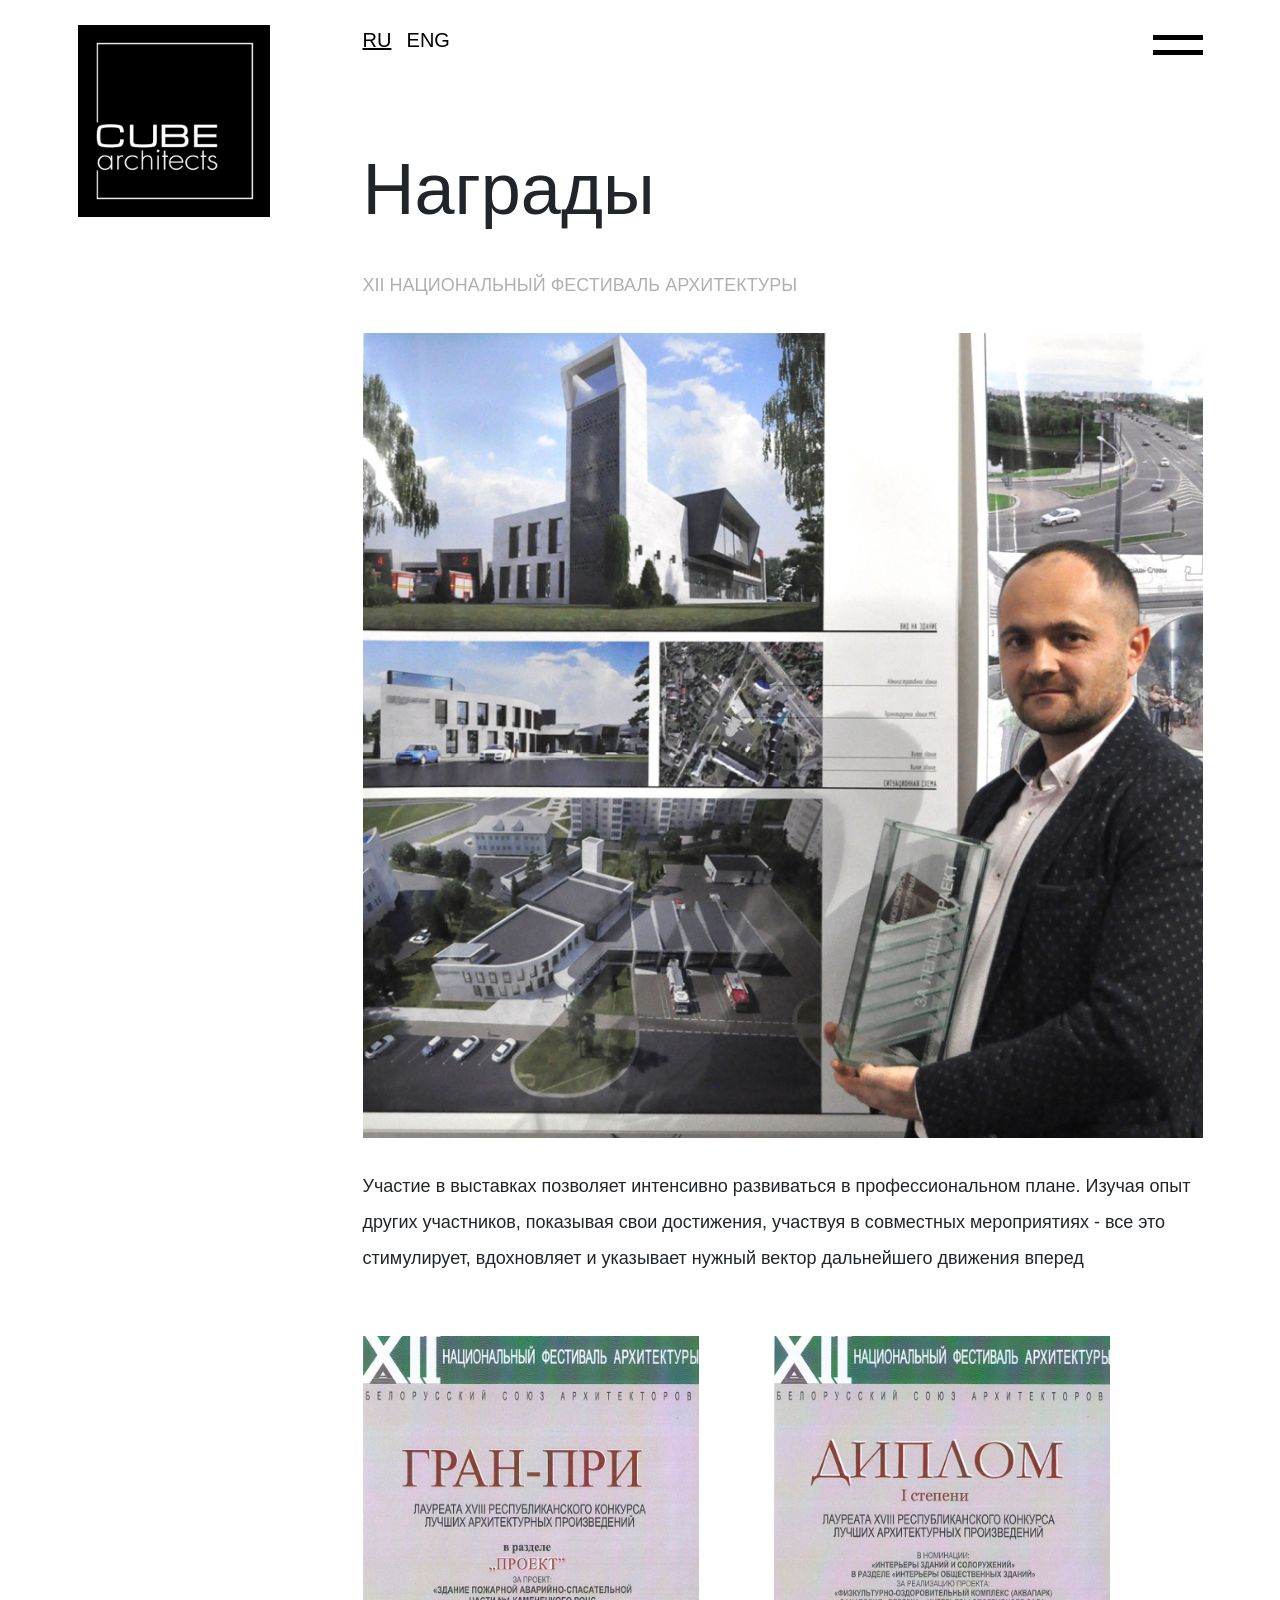
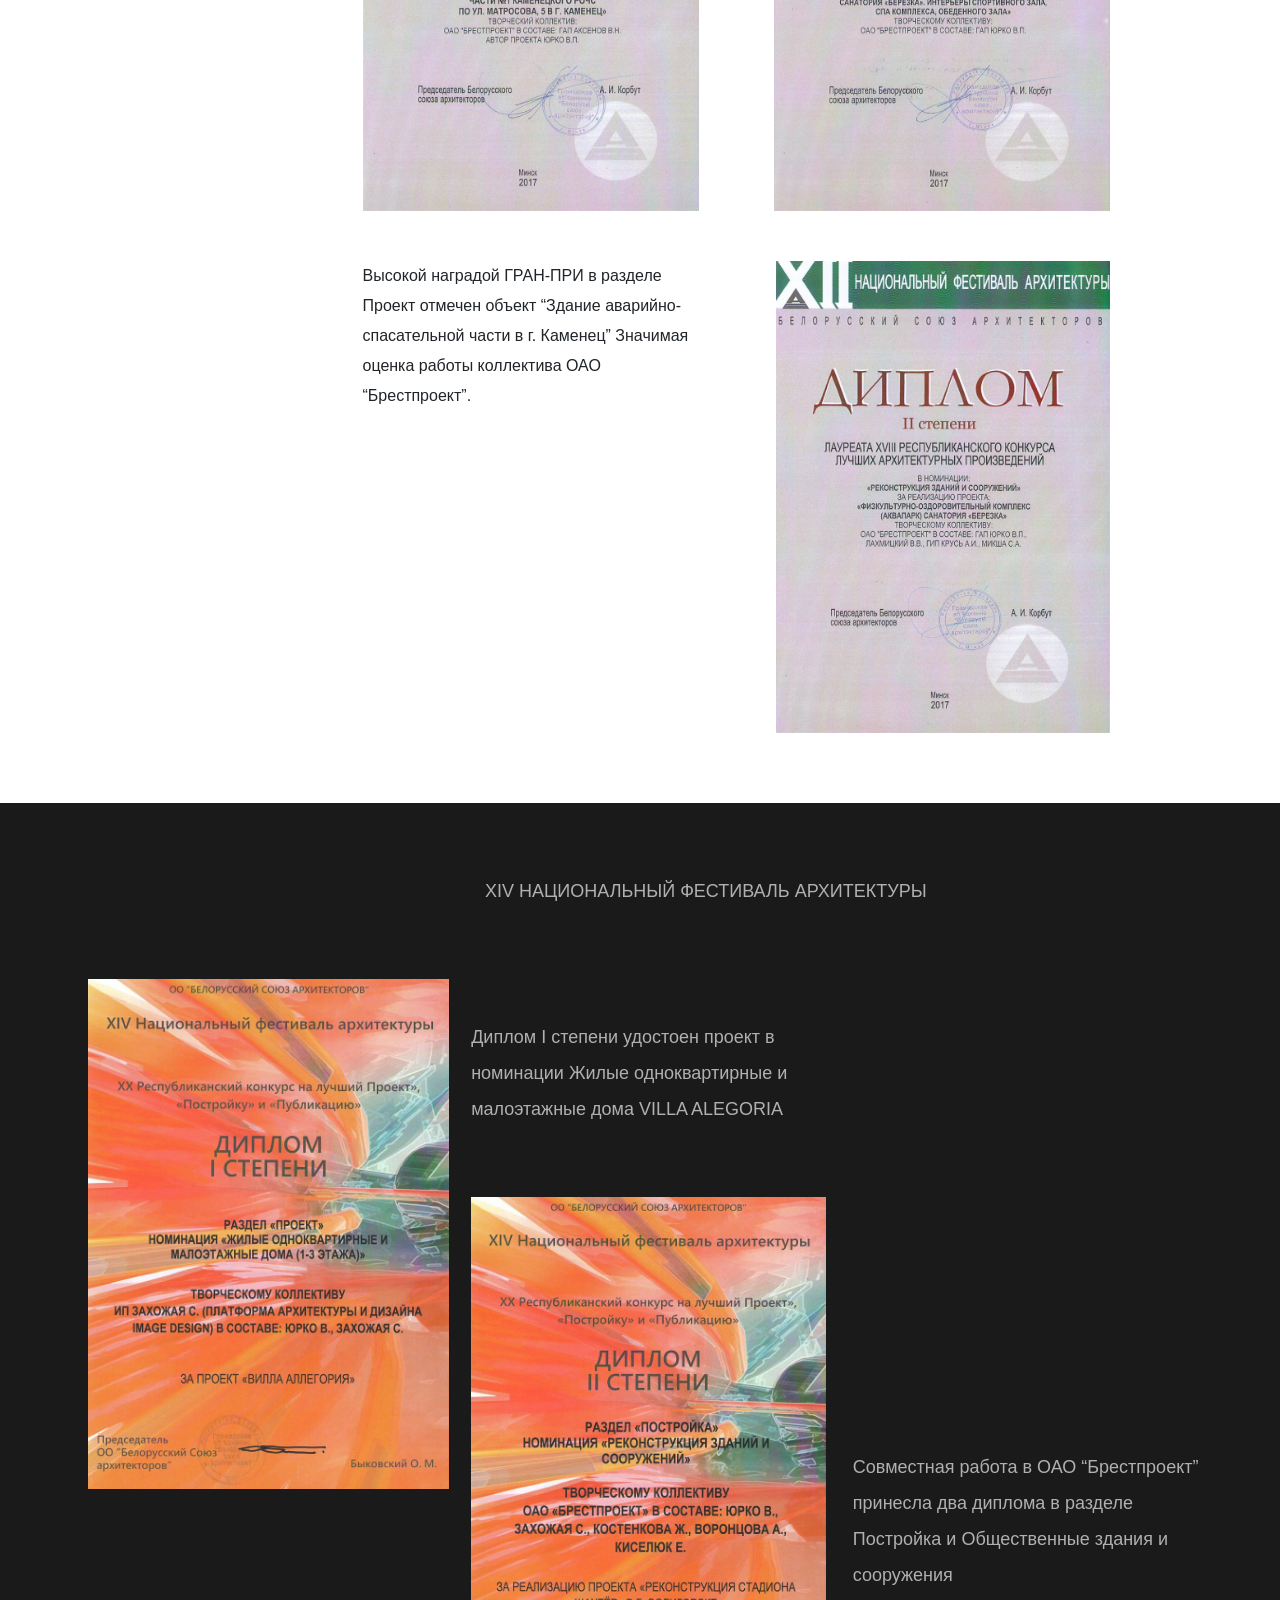
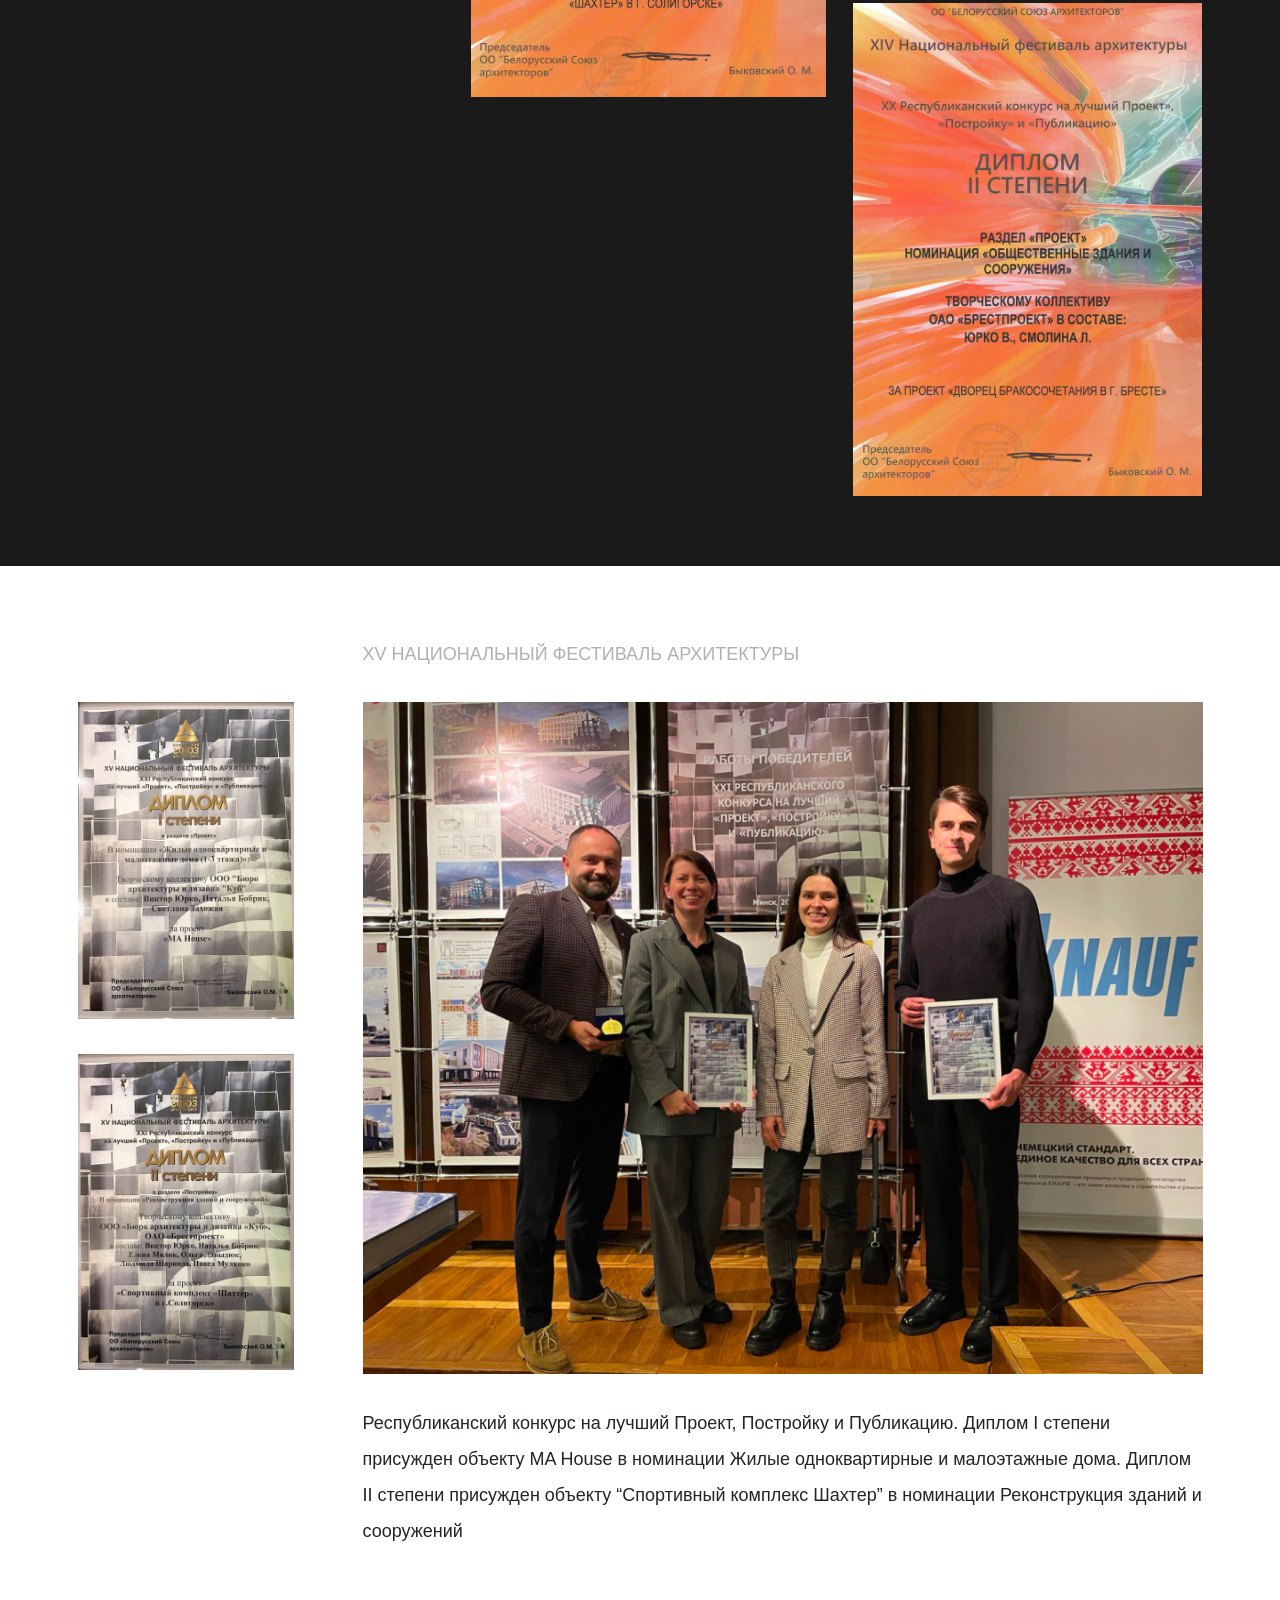
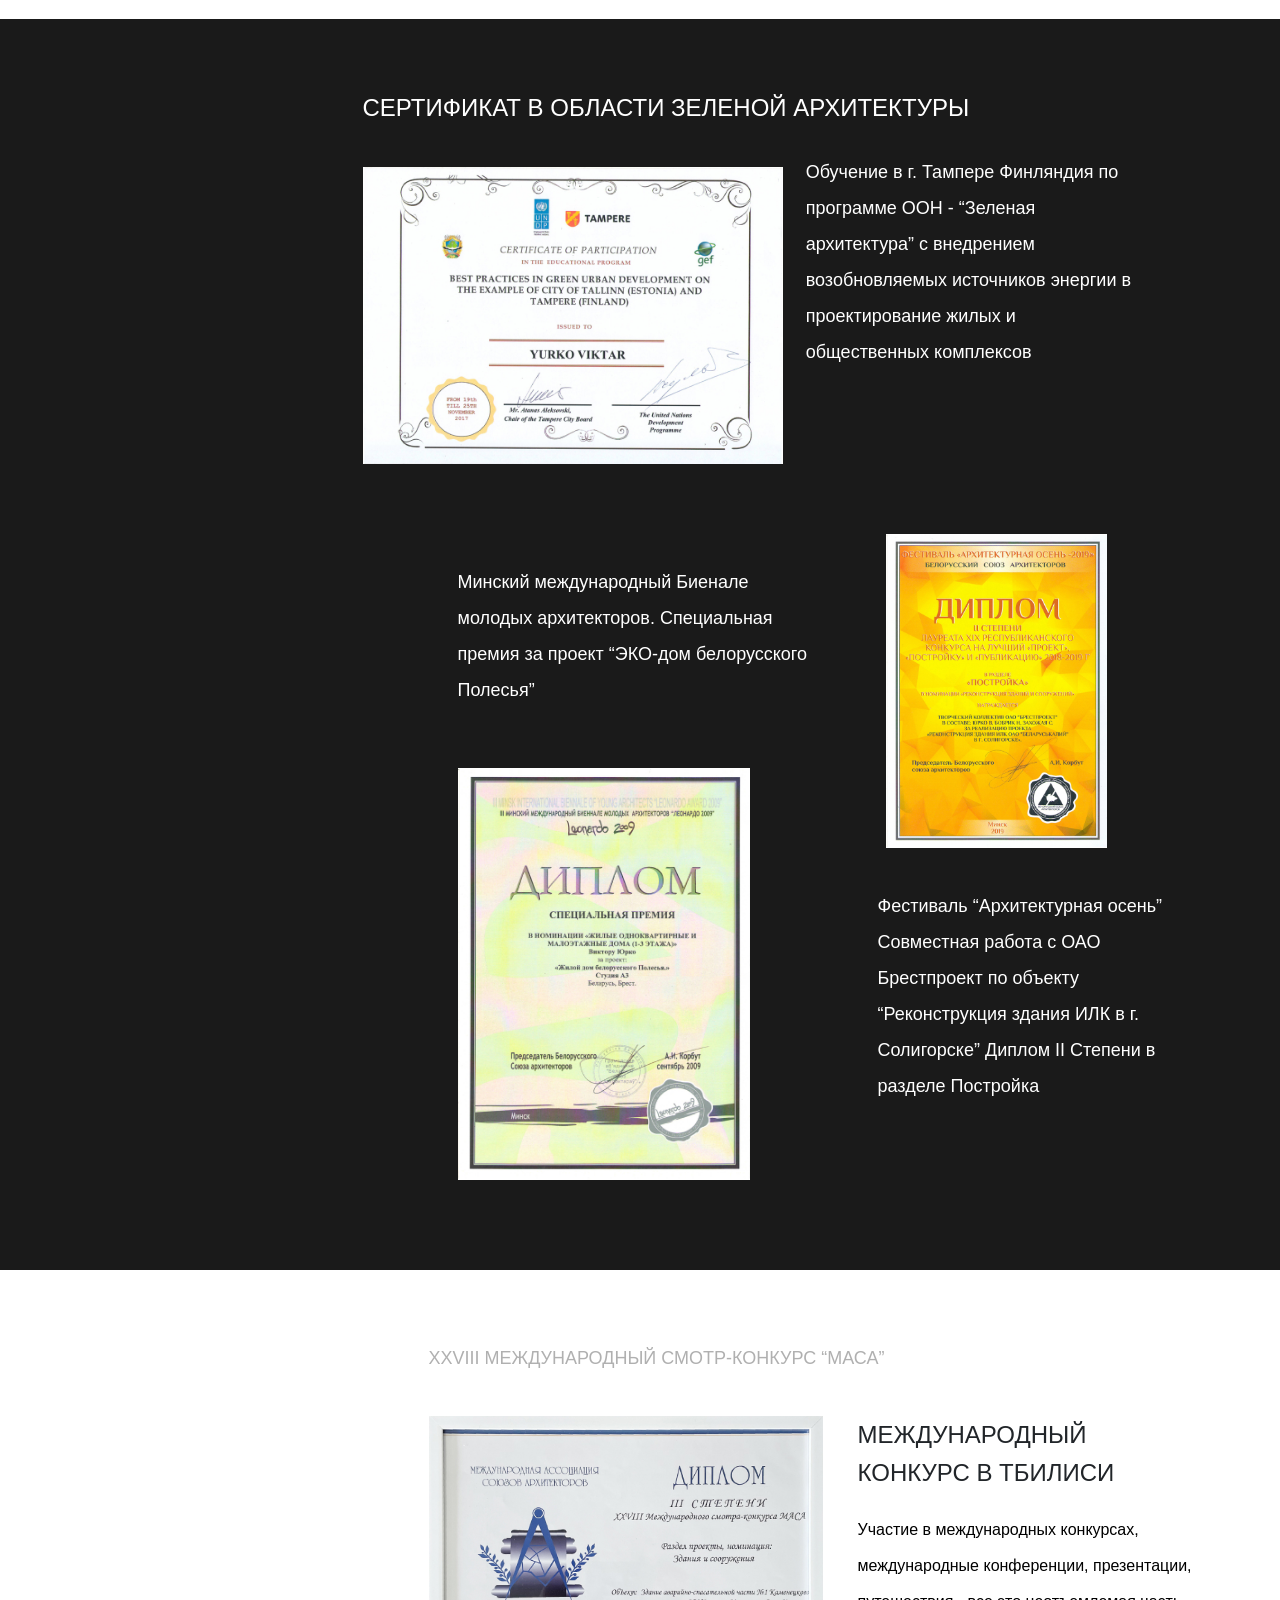
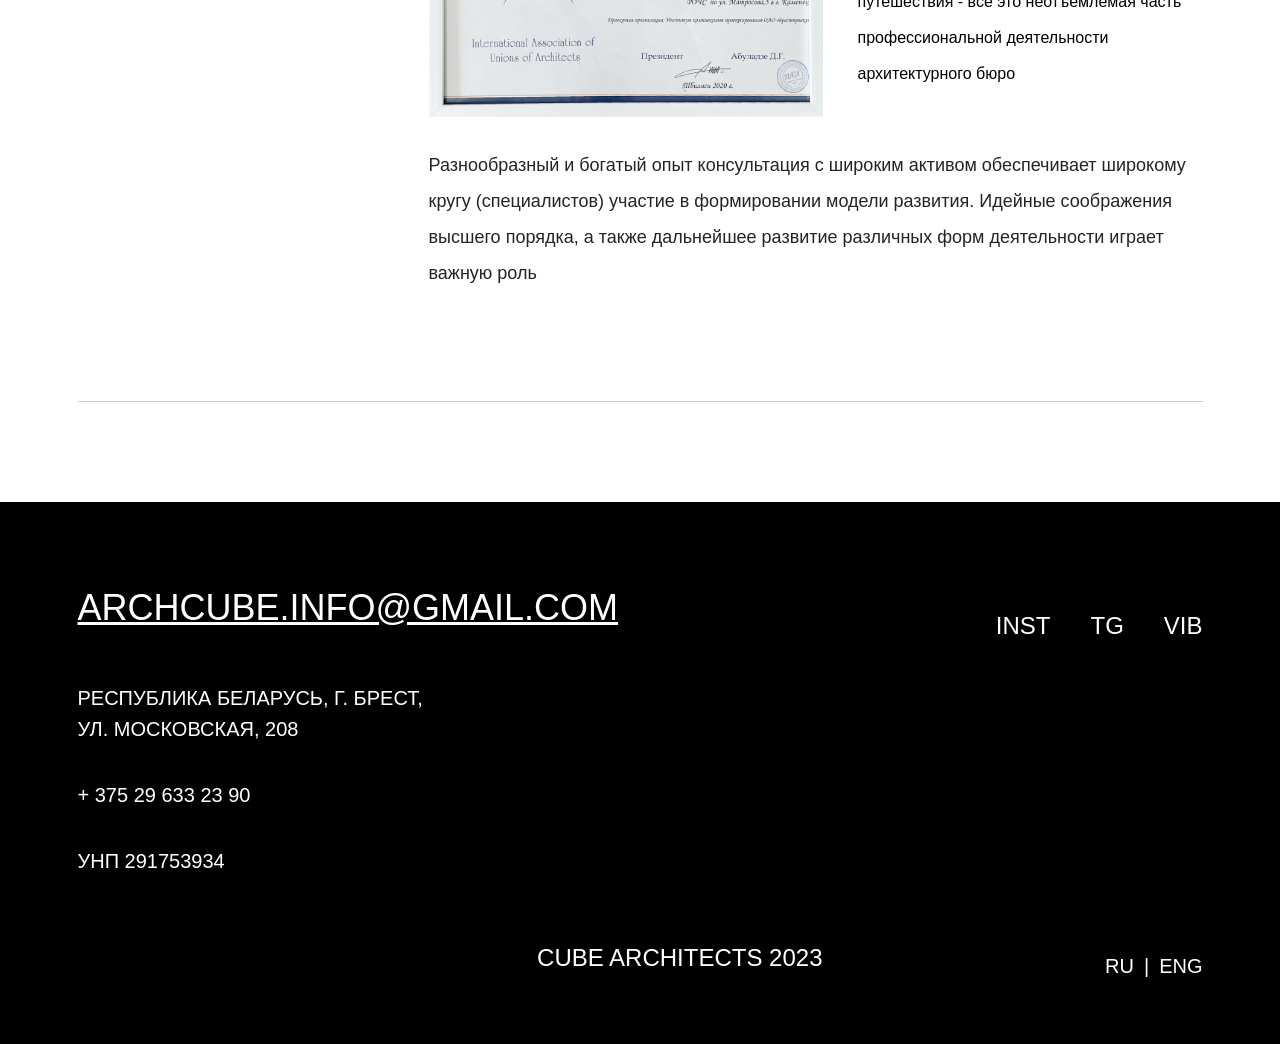
==== commit b912c4e3: "fix: awards fest 15 images" ====
--- a/awards-page/index.html
+++ b/awards-page/index.html
@@ -52,19 +52,19 @@
         <div class="main-menu">
             <div class="menu-container row">
                 <div class="menu-txt col-lg-5 col-md-6 col-sm-6 col-9">
-                    <a href="/main-page/main.html">
+                    <a href="../main-page/main.html">
                         <h1>Главная</h1>
                     </a>
-                    <a href="/project-page/index.html">
+                    <a href="../project-page/index.html">
                         <h1>Проекты</h1>
                     </a>
-                    <a href="/team-page/index.html">
+                    <a href="../team-page/index.html">
                         <h1>Команда</h1>
                     </a>
-                    <a href="/awards-page/index.html">
+                    <a href="../awards-page/index.html">
                         <h1>Награды</h1>
                     </a>
-                    <a href="/contacts-page/index.html">
+                    <a href="../contacts-page/index.html">
                         <h1 class="last-link">Контакты</h1>
                     </a>
                 </div>
@@ -187,7 +187,7 @@
                 </div>
 
                 <div class="row">
-                    <div class="col-lg-3 col-md-3 col-sm-12 col-12">
+                    <div class="col-lg-3 col-md-3 col-sm-12 col-12 fest-15-arch-img-con">
                         <div class="fest-15-arch-img-up">
                             <img src="/awards-page/img/15-fest-img-up.jpg" alt="">
                         </div>
--- a/general/less/style.css
+++ b/general/less/style.css
@@ -1 +1 @@
-html{font-size:10px}.questrial{font-family:'Questrial',sans-serif;font-size:96px;font-weight:400}.header{padding:25px 0 50px 0}.header .ru{display:inline-block;font-family:'Montserrat',sans-serif;font-size:20px;font-weight:400;color:#B0B0B0;color:#000000;text-transform:uppercase;text-decoration:underline;margin-right:1.2rem}.header .eng{display:inline-block;font-family:'Montserrat',sans-serif;font-size:20px;font-weight:400;color:#B0B0B0;color:#000000;text-transform:uppercase}.header .upper-header-part{display:flex;flex-direction:row;align-items:flex-start;justify-content:space-between}.header .wrap{display:flex;justify-content:flex-start;align-items:end;flex-direction:row;width:100%;height:90%}.header .wrap h1{vertical-align:bottom;justify-content:flex-start;display:flex;flex-direction:column;font-family:'Montserrat',sans-serif;font-size:81px;font-weight:300;font-size:72px;text-transform:none}.header .hamburger-container{display:flex;flex-direction:column;justify-content:start;align-items:end}.header .hamburger{display:flex;flex-direction:column;text-align:right;margin:0 0 0 auto;padding:10px 0;transition-duration:.2s;justify-content:space-between;height:40px}.header .hamburger:hover{cursor:pointer;background-color:#000}.header .hamburger-line{background-color:#000;width:3vw;height:5px;transition-duration:.2s}.header .hamburger:hover .hamburger-line{background-color:#fff}.main-menu{position:fixed;left:100vw;z-index:10;transition-duration:.5s;top:0;width:100%;height:100%;background-color:#1A1A1A}.main-menu .menu-txt{padding:3rem 0 0 6rem}.main-menu .menu-txt a{text-decoration:none}.main-menu .menu-txt a h1{font-family:'Montserrat',sans-serif;font-size:64px;text-transform:uppercase;font-weight:500;color:#FFFFFF;margin-bottom:3rem;-webkit-transition:all .5s ease;transition:all .5s ease}.main-menu .menu-txt a h1:hover{cursor:pointer;color:#000;-webkit-text-stroke:1px #FFFFFF}.main-menu .menu-txt a .last-link{margin-bottom:12rem}.main-menu .cross{rotate:45deg;transition-duration:.2s;height:70px;width:70px;margin:30px auto;padding:0}.main-menu .cross:hover{rotate:-45deg;cursor:pointer}.main-menu .cross-figure{clip-path:polygon(0 48%, 48% 48%, 48% 0, 52% 0, 52% 48%, 100% 48%, 100% 52%, 52% 52%, 52% 100%, 48% 100%, 48% 52%, 0 52%);width:100%;height:100%;background-color:#b0b0b0;transition-duration:.2s}.main-menu .cross:hover .cross-figure{clip-path:polygon(0 41%, 41% 41%, 41% 0, 59% 0, 59% 41%, 100% 41%, 100% 59%, 59% 59%, 59% 100%, 41% 100%, 41% 59%, 0 59%)}.main-menu .menu-logo{display:flex;flex-direction:column;align-items:end}.main-menu .menu-logo-img{width:70%}.main-menu .mail{font-family:'Montserrat',sans-serif;font-size:64px;text-transform:uppercase;font-weight:500;color:#FFFFFF;font-size:25px;text-align:right;padding-right:3.5rem;line-height:0rem;margin-bottom:15px}.main-menu .mail-underline{width:100%;height:3px;background-color:#FFFFFF}.footer-line{background-color:#fff;padding:9rem 0}.footer{background-color:#000}.footer .footer-left-col{margin-top:90px}.footer .footer-com-info{font-family:'Montserrat',sans-serif;font-weight:400;color:#B0B0B0;color:#FFFFFF;font-size:20px;line-height:31.18px;text-transform:uppercase;margin-bottom:35px;width:50%}.footer .footer-email{color:#FFFFFF;font-family:'Montserrat',sans-serif;font-size:36px;text-transform:uppercase;font-weight:400;line-height:31.18px;text-decoration:underline;margin-bottom:60px}.footer .footer-company-name{font-family:'Montserrat',sans-serif;font-size:24px;width:100%;text-align:end;margin-top:65px;margin-bottom:70px}.footer .footer-right-col{margin-top:105px;display:flex;flex-direction:column;justify-content:space-between}.footer .footer-online-contacts{display:flex;flex-direction:row;justify-content:end}.footer .online-contact{font-family:'Montserrat',sans-serif;font-size:24px;font-weight:500;line-height:37.42px;color:#FFFFFF;margin-left:40px;text-decoration:none}.footer .footer-language-switcher{display:flex;flex-direction:row;align-self:flex-end;padding-bottom:65px}.footer .footer-language-button,.footer .footer-language-separator{font-family:'Montserrat',sans-serif;font-size:20px;font-weight:400;color:#B0B0B0;color:#FFFFFF;text-decoration:none;line-height:24.38px}.footer .footer-language-separator{margin:auto 10px}@media screen and (min-width:769px) and (max-width:992px){.header-language .ru,.header .eng{font-size:18px}.header .wrap-block h1{font-size:56px}.main-menu .menu-txt a h1{font-size:56px}.main-menu .mail{font-size:20px}.footer-line{margin:0;height:1rem}.footer .footer-email{font-size:24px;margin-bottom:4rem}.footer .footer-com-info{font-size:16px;width:60%;margin-bottom:1rem}.footer .footer-company-name{width:100%}.footer .online-contact{font-size:18px;line-height:1.5rem}.footer .footer-language-button{font-size:18px;vertical-align:bottom}.footer .footer-language-switcher{padding-bottom:1.3rem}}@media screen and (min-width:576px) and (max-width:768px){.header-language .ru,.header .eng{font-size:14px}.header .wrap-block h1{font-size:36px;line-height:6rem}.main-menu .menu-txt a h1{font-size:36px}.main-menu .mail{font-size:18px}.footer-line{margin-top:0;height:0}.footer .footer-left-col{margin-top:5rem}.footer .footer-right-col{margin-top:6.4rem}.footer .footer-email{font-size:18px;margin-bottom:3rem}.footer .footer-com-info{font-size:14px;width:60%;margin-bottom:1rem}.footer .footer-company-name{width:100%}.footer .online-contact{font-size:16px;line-height:.8rem}.footer .footer-language-button{font-size:16px;vertical-align:bottom}.footer .footer-language-switcher{padding-bottom:1.5rem}}@media screen and (min-width:300px) and (max-width:576px){.header .logo img{width:100%;height:auto}.header-language .ru,.header .eng{font-size:12px}.header .wrap-block h1{font-size:24px;line-height:6rem}.main-menu .menu-txt a h1{font-size:42px}.main-menu .mail{font-size:14px}.footer-line{margin-top:0;height:0}.footer .footer-left-col{margin-top:5rem}.footer .footer-right-col{margin-top:6.4rem}.footer .footer-email{font-size:14px;margin-bottom:3rem}.footer .footer-com-info{font-size:12px;width:80%;margin-bottom:0rem;line-height:2.8rem}.footer .footer-company-name{width:100%;padding-bottom:1.1rem}.footer .online-contact{font-size:14px;line-height:.8rem}.footer .footer-language-button{font-size:12px;vertical-align:bottom}.footer .footer-language-switcher{padding-bottom:1.2rem}}+html{font-size:10px}.questrial{font-family:'Questrial',sans-serif;font-size:96px;font-weight:400}.header{padding:25px 0 50px 0}.header .ru{display:inline-block;font-family:'Montserrat',sans-serif;font-size:20px;font-weight:400;color:#B0B0B0;color:#000000;text-transform:uppercase;text-decoration:underline;margin-right:1.2rem}.header .eng{display:inline-block;font-family:'Montserrat',sans-serif;font-size:20px;font-weight:400;color:#B0B0B0;color:#000000;text-transform:uppercase}.header .upper-header-part{display:flex;flex-direction:row;align-items:flex-start;justify-content:space-between}.header .wrap{display:flex;justify-content:flex-start;align-items:end;flex-direction:row;width:100%;height:90%}.header .wrap h1{vertical-align:bottom;justify-content:flex-start;display:flex;flex-direction:column;font-family:'Montserrat',sans-serif;font-size:81px;font-weight:300;font-size:72px;text-transform:none}.header .hamburger-container{display:flex;flex-direction:column;justify-content:start;align-items:end}.header .hamburger{display:flex;flex-direction:column;text-align:right;margin:0 0 0 auto;padding:10px 0;transition-duration:.2s;justify-content:space-between;height:40px}.header .hamburger:hover{cursor:pointer;background-color:#000}.header .hamburger-line{background-color:#000;width:50px;height:5px;transition-duration:.2s}.header .hamburger:hover .hamburger-line{background-color:#fff}.main-menu{position:fixed;left:100vw;z-index:10;transition-duration:.5s;top:0;width:100%;height:100%;background-color:#1A1A1A}.main-menu .menu-txt{padding:3rem 0 0 6rem}.main-menu .menu-txt a{text-decoration:none}.main-menu .menu-txt a h1{font-family:'Montserrat',sans-serif;font-size:64px;text-transform:uppercase;font-weight:500;color:#FFFFFF;margin-bottom:3rem;-webkit-transition:all .5s ease;transition:all .5s ease}.main-menu .menu-txt a h1:hover{cursor:pointer;color:#000;-webkit-text-stroke:1px #FFFFFF}.main-menu .menu-txt a .last-link{margin-bottom:12rem}.main-menu .cross{rotate:45deg;transition-duration:.2s;height:70px;width:70px;margin:30px auto;padding:0}.main-menu .cross:hover{rotate:-45deg;cursor:pointer}.main-menu .cross-figure{clip-path:polygon(0 48%, 48% 48%, 48% 0, 52% 0, 52% 48%, 100% 48%, 100% 52%, 52% 52%, 52% 100%, 48% 100%, 48% 52%, 0 52%);width:100%;height:100%;background-color:#b0b0b0;transition-duration:.2s}.main-menu .cross:hover .cross-figure{clip-path:polygon(0 41%, 41% 41%, 41% 0, 59% 0, 59% 41%, 100% 41%, 100% 59%, 59% 59%, 59% 100%, 41% 100%, 41% 59%, 0 59%)}.main-menu .menu-logo{display:flex;flex-direction:column;align-items:end}.main-menu .menu-logo-img{width:70%}.main-menu .mail{font-family:'Montserrat',sans-serif;font-size:64px;text-transform:uppercase;font-weight:500;color:#FFFFFF;font-size:25px;text-align:right;padding-right:3.5rem;line-height:0rem;margin-bottom:15px}.main-menu .mail-underline{width:100%;height:3px;background-color:#FFFFFF}.footer-line{background-color:#fff;padding:9rem 0}.footer{background-color:#000}.footer .footer-left-col{margin-top:90px}.footer .footer-com-info{font-family:'Montserrat',sans-serif;font-weight:400;color:#B0B0B0;color:#FFFFFF;font-size:20px;line-height:31.18px;text-transform:uppercase;margin-bottom:35px;width:50%}.footer .footer-email{color:#FFFFFF;font-family:'Montserrat',sans-serif;font-size:36px;text-transform:uppercase;font-weight:400;line-height:31.18px;text-decoration:underline;margin-bottom:60px}.footer .footer-company-name{font-family:'Montserrat',sans-serif;font-size:24px;width:100%;text-align:end;margin-top:65px;margin-bottom:70px}.footer .footer-right-col{margin-top:105px;display:flex;flex-direction:column;justify-content:space-between}.footer .footer-online-contacts{display:flex;flex-direction:row;justify-content:end}.footer .online-contact{font-family:'Montserrat',sans-serif;font-size:24px;font-weight:500;line-height:37.42px;color:#FFFFFF;margin-left:40px;text-decoration:none}.footer .footer-language-switcher{display:flex;flex-direction:row;align-self:flex-end;padding-bottom:65px}.footer .footer-language-button,.footer .footer-language-separator{font-family:'Montserrat',sans-serif;font-size:20px;font-weight:400;color:#B0B0B0;color:#FFFFFF;text-decoration:none;line-height:24.38px}.footer .footer-language-separator{margin:auto 10px}@media screen and (min-width:769px) and (max-width:992px){.header-language .ru,.header .eng{font-size:18px}.header .wrap-block h1{font-size:56px}.main-menu .menu-txt a h1{font-size:56px}.main-menu .mail{font-size:20px}.footer-line{margin:0;height:1rem}.footer .footer-email{font-size:24px;margin-bottom:4rem}.footer .footer-com-info{font-size:16px;width:60%;margin-bottom:1rem}.footer .footer-company-name{width:100%}.footer .online-contact{font-size:18px;line-height:1.5rem}.footer .footer-language-button{font-size:18px;vertical-align:bottom}.footer .footer-language-switcher{padding-bottom:1.3rem}}@media screen and (min-width:576px) and (max-width:768px){.header-language .ru,.header .eng{font-size:14px}.header .wrap-block h1{font-size:36px;line-height:6rem}.main-menu .menu-txt a h1{font-size:36px}.main-menu .mail{font-size:18px}.footer-line{margin-top:0;height:0}.footer .footer-left-col{margin-top:5rem}.footer .footer-right-col{margin-top:6.4rem}.footer .footer-email{font-size:18px;margin-bottom:3rem}.footer .footer-com-info{font-size:14px;width:60%;margin-bottom:1rem}.footer .footer-company-name{width:100%}.footer .online-contact{font-size:16px;line-height:.8rem}.footer .footer-language-button{font-size:16px;vertical-align:bottom}.footer .footer-language-switcher{padding-bottom:1.5rem}}@media screen and (min-width:300px) and (max-width:576px){.header .logo img{width:100%;height:auto}.header-language .ru,.header .eng{font-size:12px}.header .wrap-block h1{font-size:24px;line-height:6rem}.main-menu .menu-txt a h1{font-size:42px}.main-menu .mail{font-size:14px}.footer-line{margin-top:0;height:0}.footer .footer-left-col{margin-top:5rem}.footer .footer-right-col{margin-top:6.4rem}.footer .footer-email{font-size:14px;margin-bottom:3rem}.footer .footer-com-info{font-size:12px;width:80%;margin-bottom:0rem;line-height:2.8rem}.footer .footer-company-name{width:100%;padding-bottom:1.1rem}.footer .online-contact{font-size:14px;line-height:.8rem}.footer .footer-language-button{font-size:12px;vertical-align:bottom}.footer .footer-language-switcher{padding-bottom:1.2rem}}
--- a/awards-page/less/style.css
+++ b/awards-page/less/style.css
@@ -536,16 +536,21 @@
   .main .fest-15-arch-img-main {
     margin-bottom: 2rem;
   }
+  .main .fest-15-arch-img-con {
+    display: flex;
+    flex-direction: row;
+    justify-content: space-between;
+  }
   .main .fest-15-arch-img-up {
     margin-bottom: 1rem;
-    display: inline-block;
+    width: 100%;
   }
   .main .fest-15-arch-img-up img {
     width: 100%;
     height: auto;
   }
   .main .fest-15-arch-img-down {
-    display: inline-block;
+    width: 100%;
     margin-left: 2rem;
   }
   .main .fest-15-arch-img-down img {
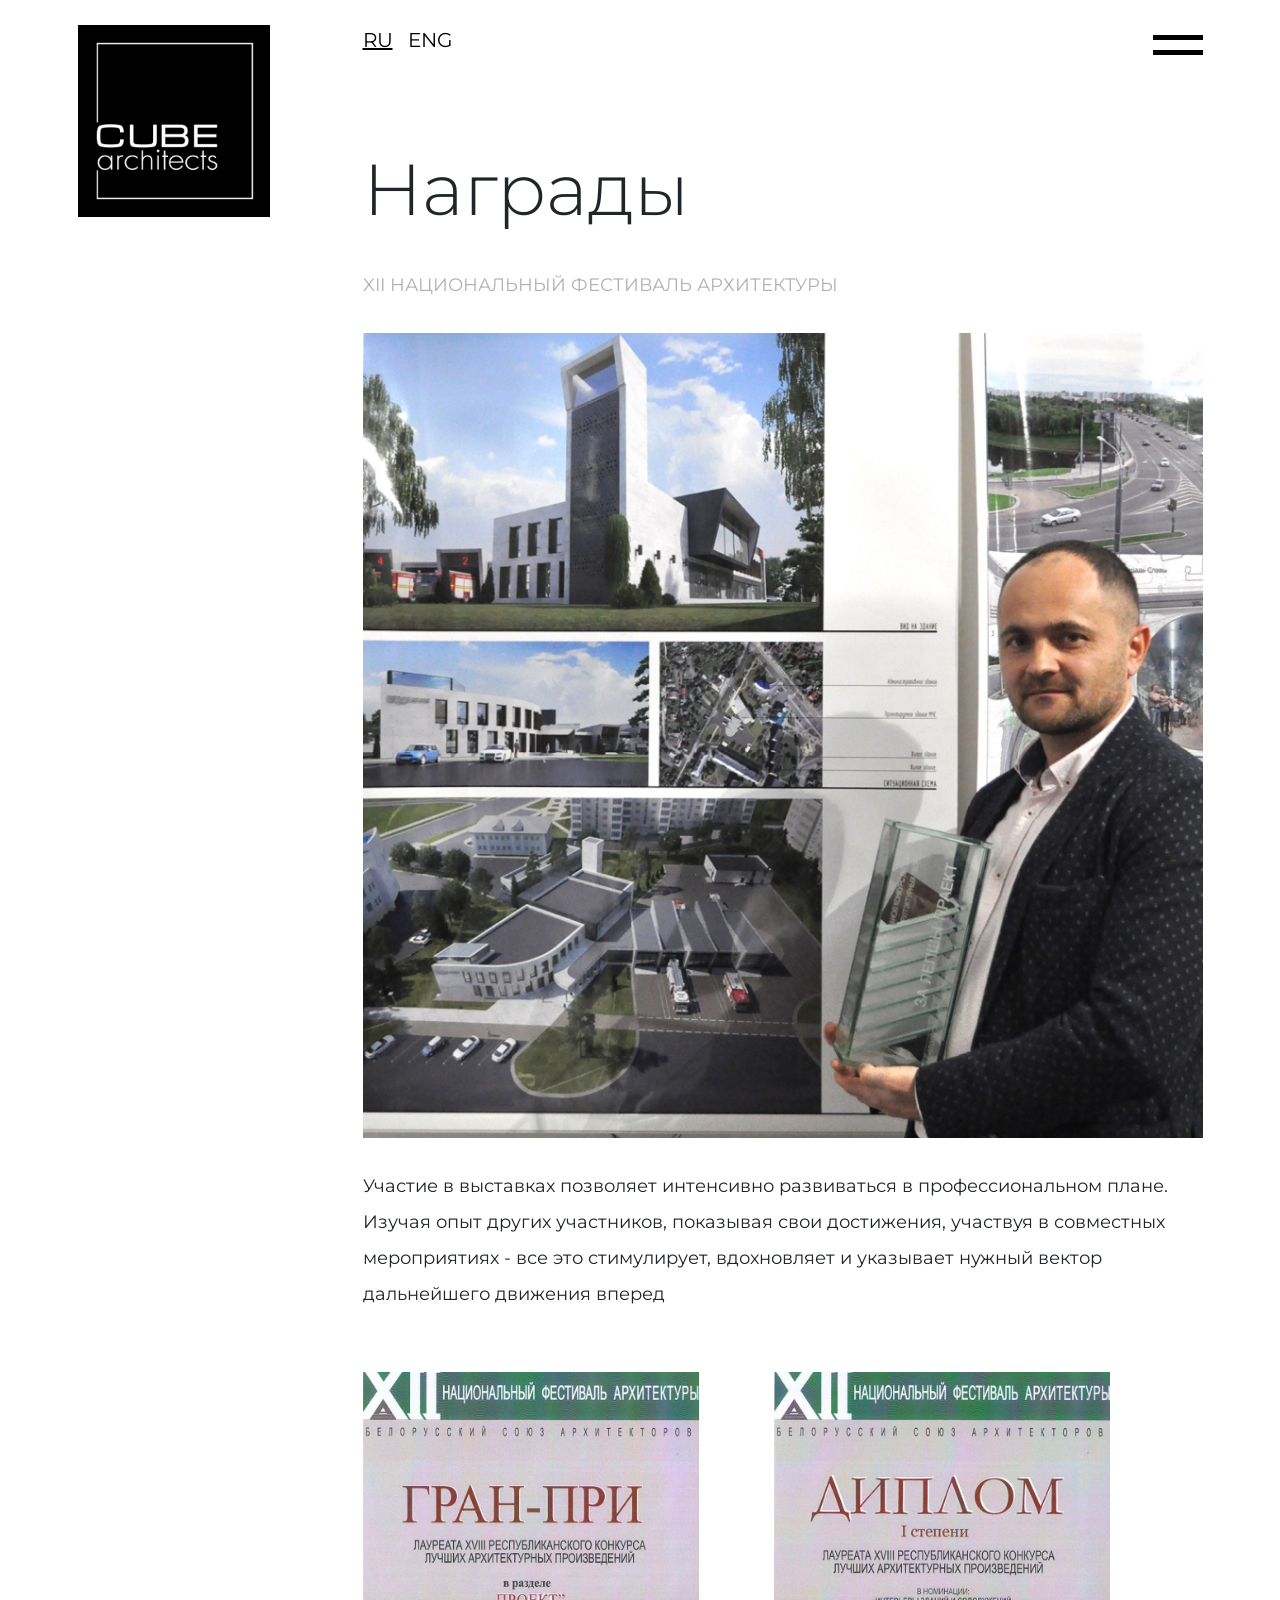
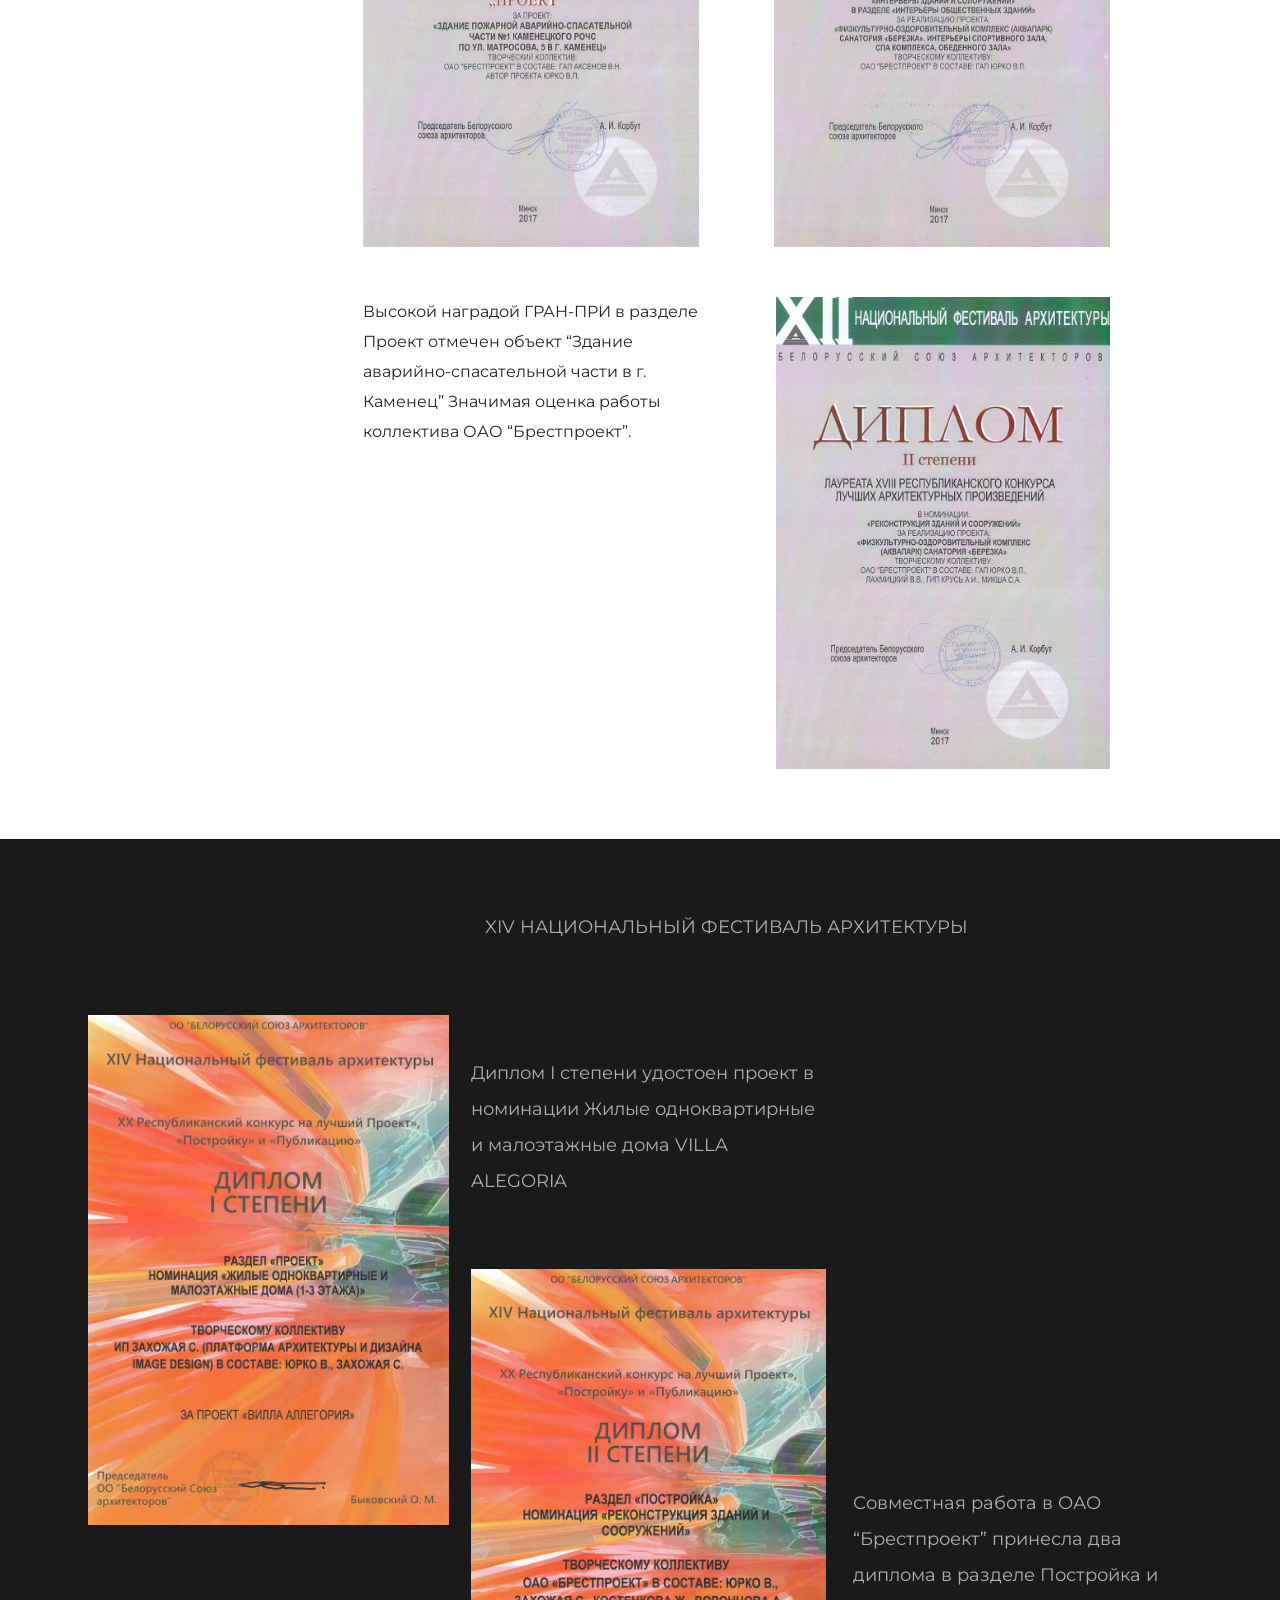
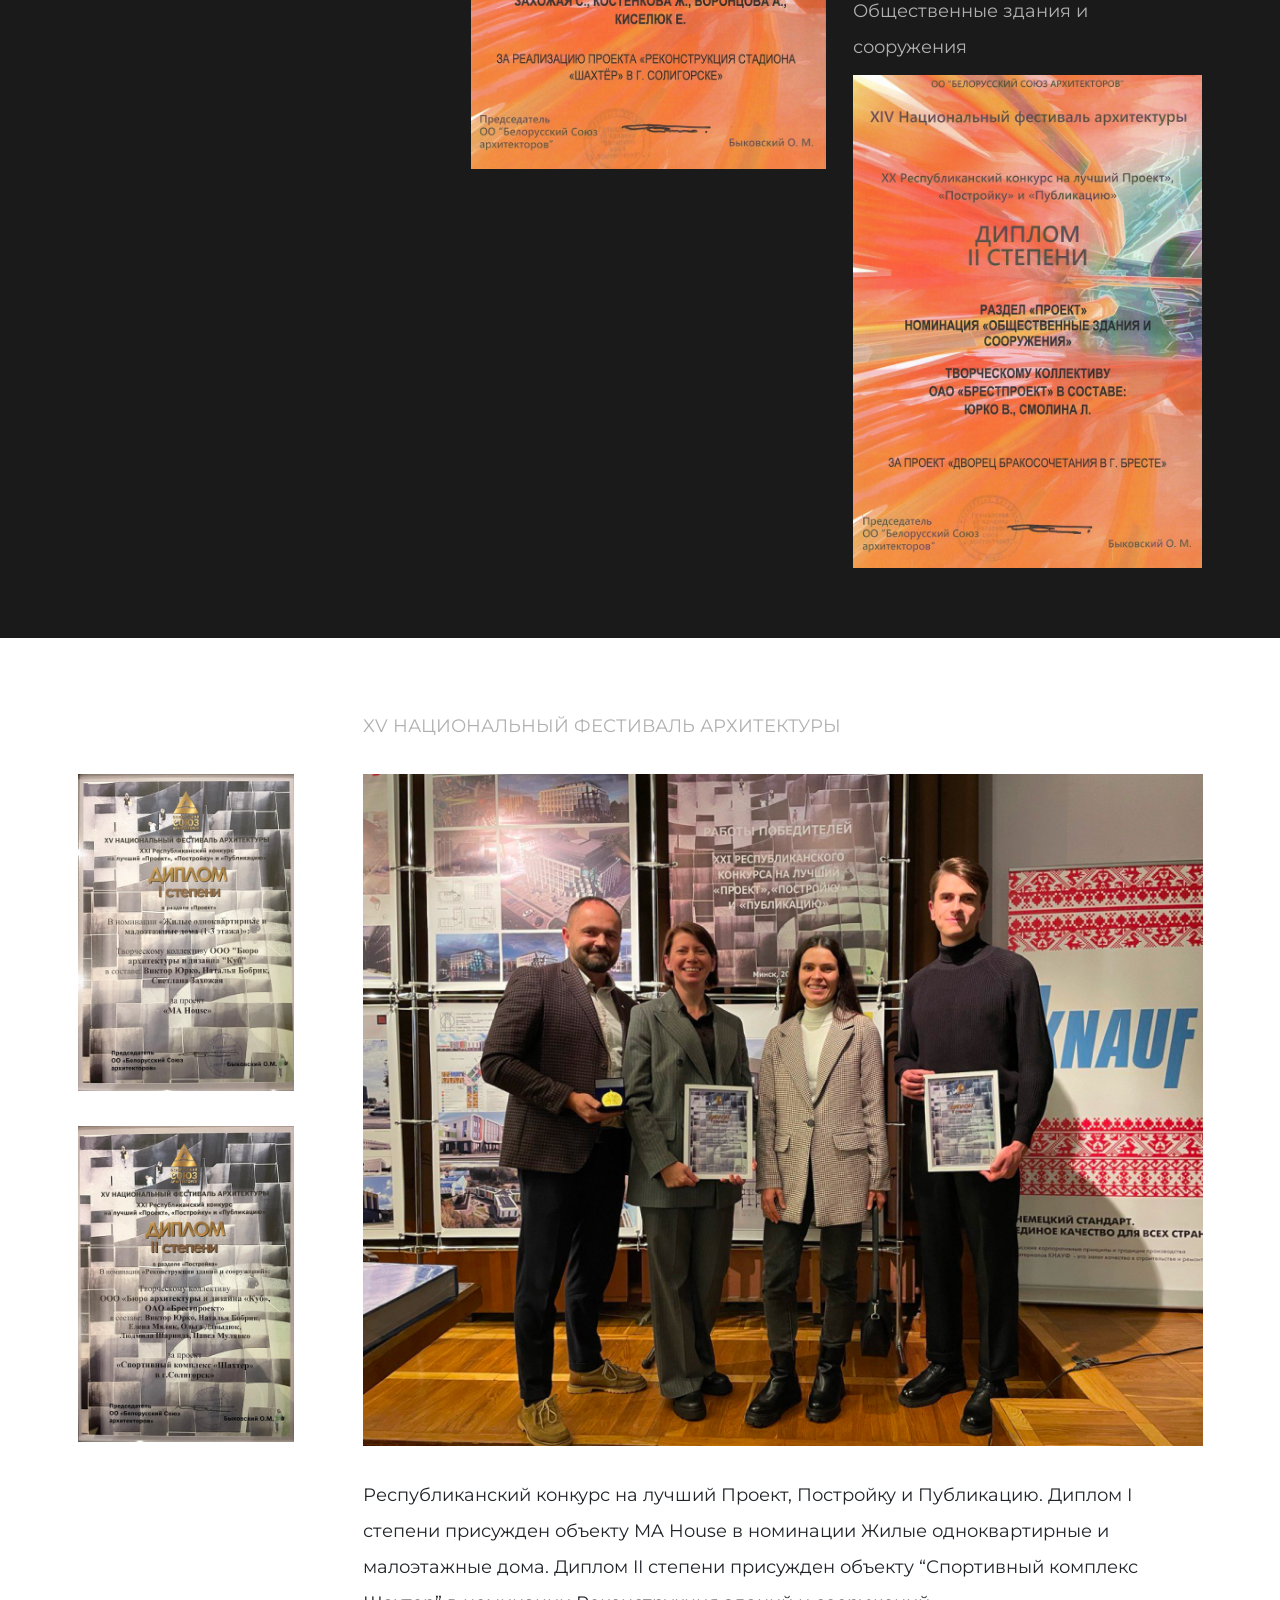
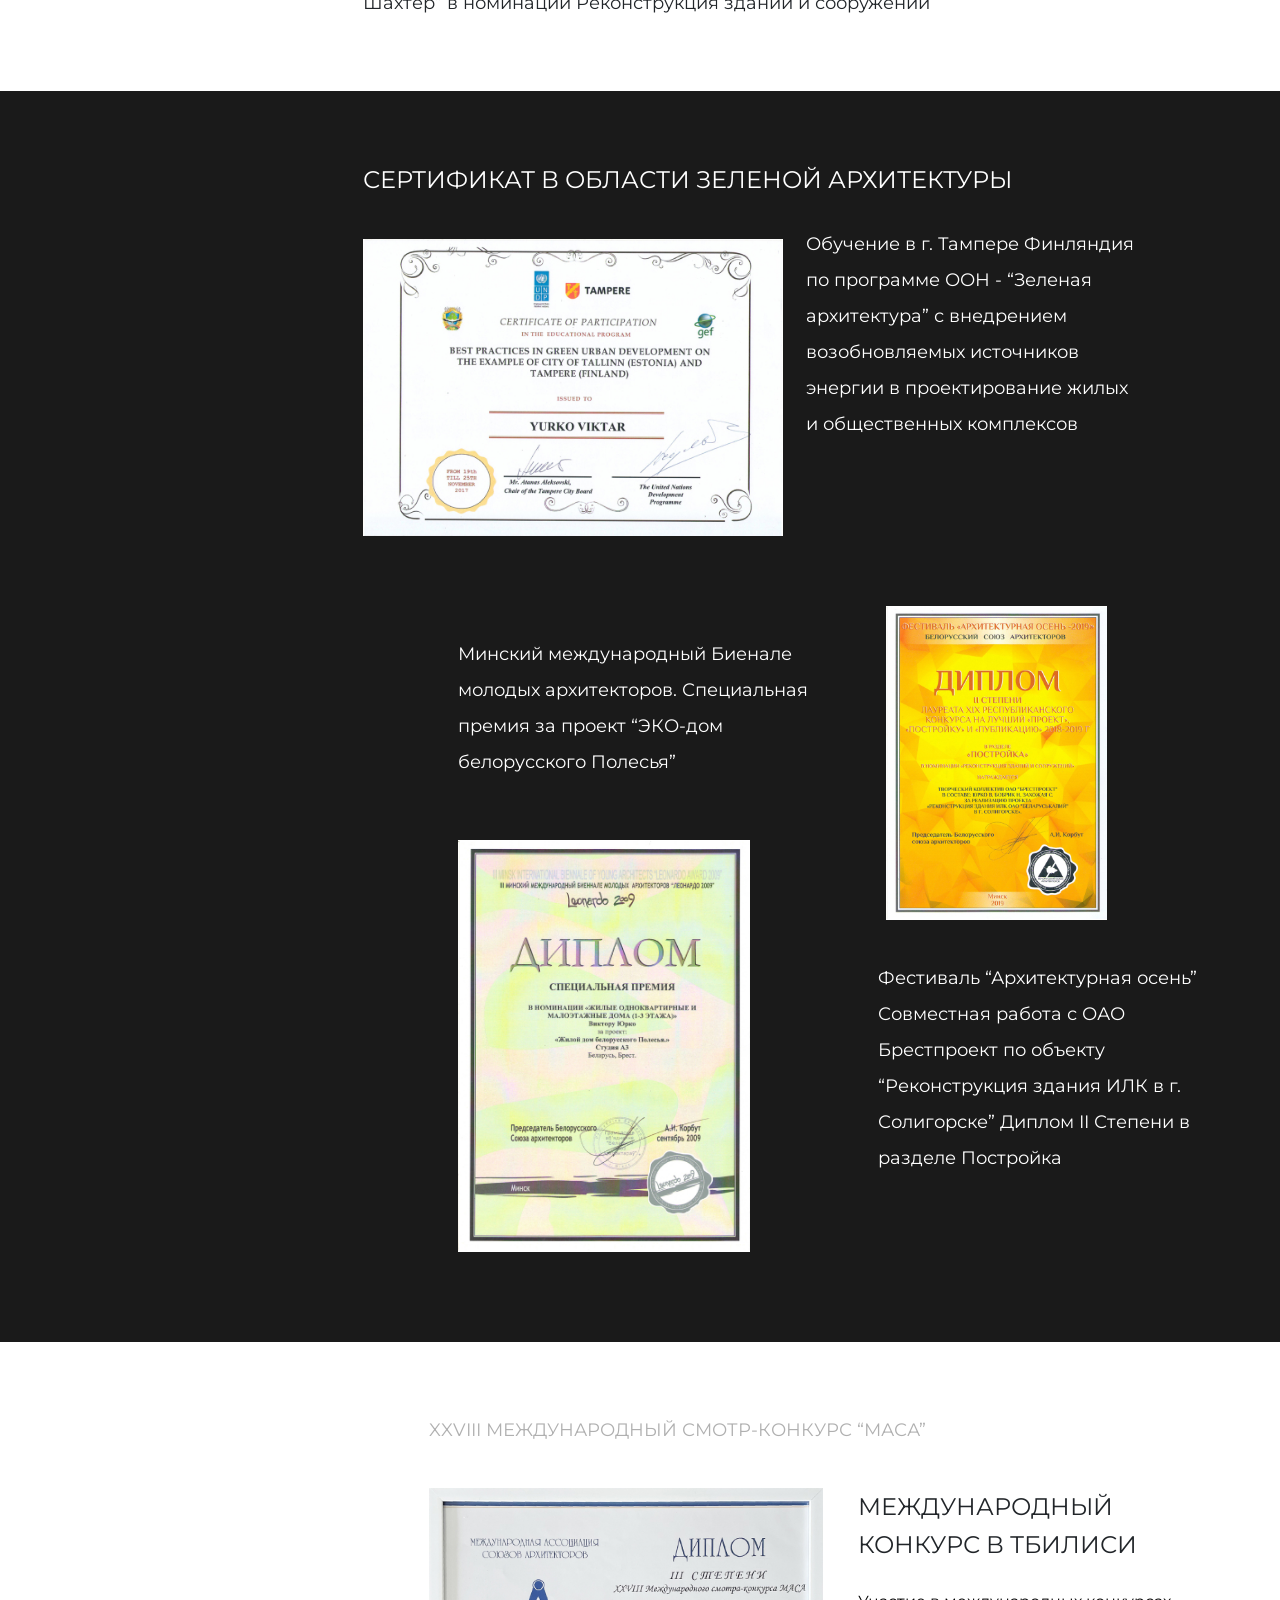
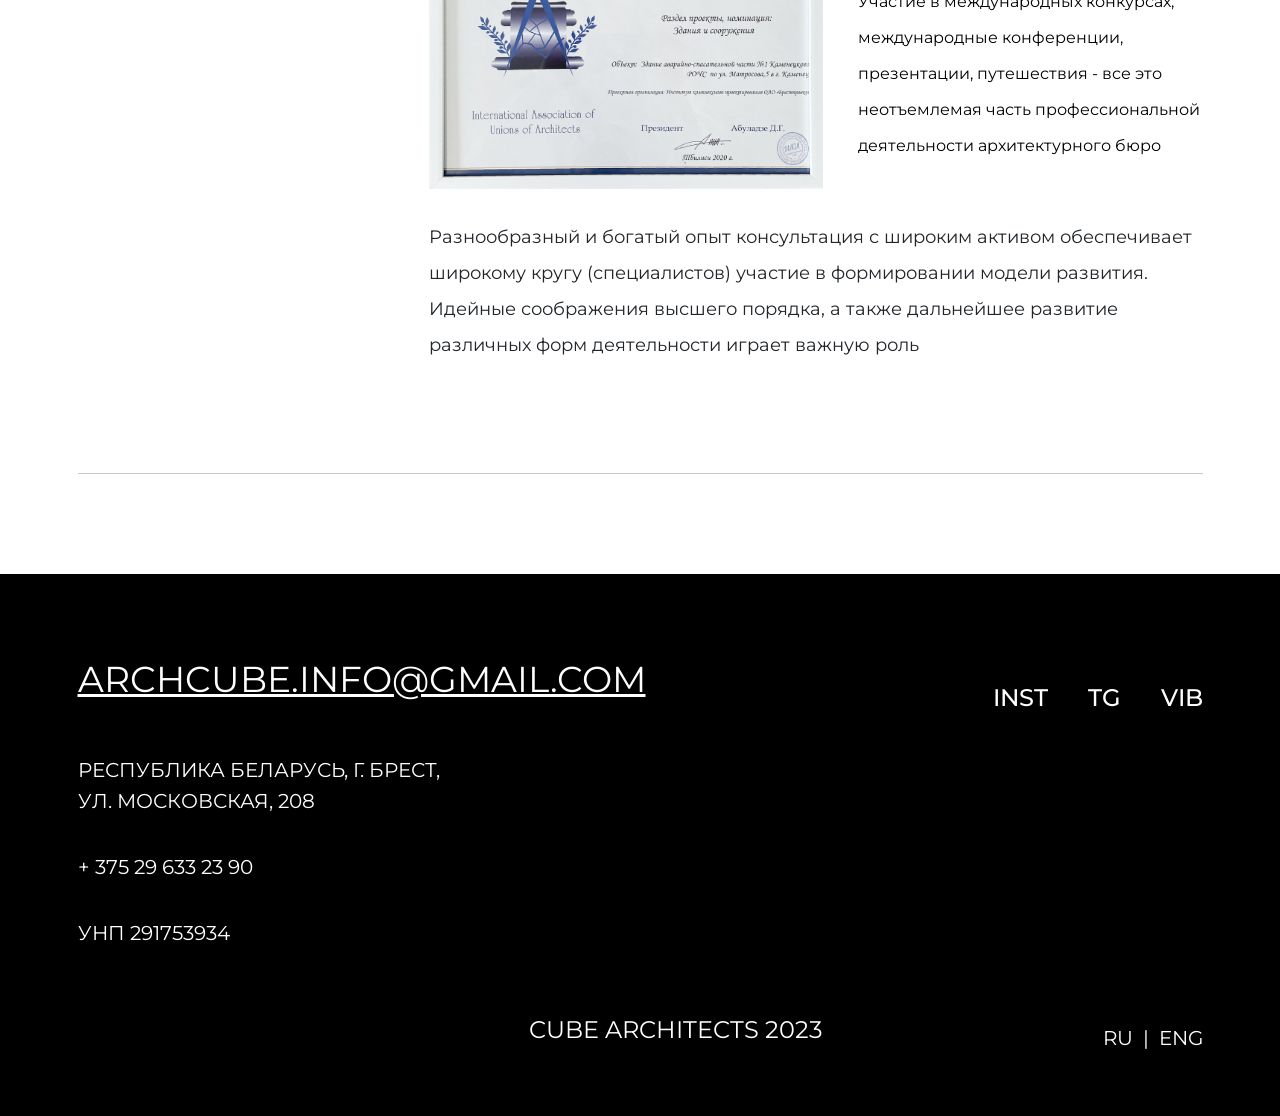
==== commit 5354cc96: "fix: fonts" ====
--- a/awards-page/index.html
+++ b/awards-page/index.html
@@ -9,6 +9,7 @@
     <link rel="stylesheet" href="../general/less/style.css">
     <link rel="stylesheet" href="../awards-page/less/style.css">
     <link rel="shortcut icon" href="../general/img/logo.svg" />
+    <link rel="stylesheet" href="../general/fonts/stylesheet.css">
 </head>
 
 <body>
@@ -141,13 +142,13 @@
 
                     <div class="row">
 
-                        <div class="col-lg-4 col-md-4 col-sm-4 col-12">
+                        <div class="col-lg-4 col-md-4 col-sm-4 col-12 fest-14-arch-left-container">
                             <div class="fest-14-arch-left">
                                 <img src="img/14-project-first-degree.jpg" alt="">
                             </div>
                         </div>
 
-                        <div class="col-lg-4 col-md-4 col-sm-4 col-12">
+                        <div class="col-lg-4 col-md-4 col-sm-4 col-12  fest-14-arch-center-container">
                             <div class="fest-14-arch-center">
                                 <div class="fest-14-arch-center-uptxt">
                                     <p>Диплом I степени удостоен проект в номинации Жилые одноквартирные и малоэтажные дома 
@@ -159,7 +160,7 @@
                             </div>
                         </div>
 
-                        <div class="col-lg-4 col-md-4 col-sm-4 col-12">
+                        <div class="col-lg-4 col-md-4 col-sm-4 col-12  fest-14-arch-right-container">
                             <div class="fest-14-arch-right">
                                 <div class="fest-14-arch-right-txt">
                                     <p>Совместная работа в ОАО “Брестпроект” принесла два диплома в разделе Постройка и Общественные здания и сооружения</p>
--- a/general/less/style.css
+++ b/general/less/style.css
@@ -1 +1,396 @@
-html{font-size:10px}.questrial{font-family:'Questrial',sans-serif;font-size:96px;font-weight:400}.header{padding:25px 0 50px 0}.header .ru{display:inline-block;font-family:'Montserrat',sans-serif;font-size:20px;font-weight:400;color:#B0B0B0;color:#000000;text-transform:uppercase;text-decoration:underline;margin-right:1.2rem}.header .eng{display:inline-block;font-family:'Montserrat',sans-serif;font-size:20px;font-weight:400;color:#B0B0B0;color:#000000;text-transform:uppercase}.header .upper-header-part{display:flex;flex-direction:row;align-items:flex-start;justify-content:space-between}.header .wrap{display:flex;justify-content:flex-start;align-items:end;flex-direction:row;width:100%;height:90%}.header .wrap h1{vertical-align:bottom;justify-content:flex-start;display:flex;flex-direction:column;font-family:'Montserrat',sans-serif;font-size:81px;font-weight:300;font-size:72px;text-transform:none}.header .hamburger-container{display:flex;flex-direction:column;justify-content:start;align-items:end}.header .hamburger{display:flex;flex-direction:column;text-align:right;margin:0 0 0 auto;padding:10px 0;transition-duration:.2s;justify-content:space-between;height:40px}.header .hamburger:hover{cursor:pointer;background-color:#000}.header .hamburger-line{background-color:#000;width:50px;height:5px;transition-duration:.2s}.header .hamburger:hover .hamburger-line{background-color:#fff}.main-menu{position:fixed;left:100vw;z-index:10;transition-duration:.5s;top:0;width:100%;height:100%;background-color:#1A1A1A}.main-menu .menu-txt{padding:3rem 0 0 6rem}.main-menu .menu-txt a{text-decoration:none}.main-menu .menu-txt a h1{font-family:'Montserrat',sans-serif;font-size:64px;text-transform:uppercase;font-weight:500;color:#FFFFFF;margin-bottom:3rem;-webkit-transition:all .5s ease;transition:all .5s ease}.main-menu .menu-txt a h1:hover{cursor:pointer;color:#000;-webkit-text-stroke:1px #FFFFFF}.main-menu .menu-txt a .last-link{margin-bottom:12rem}.main-menu .cross{rotate:45deg;transition-duration:.2s;height:70px;width:70px;margin:30px auto;padding:0}.main-menu .cross:hover{rotate:-45deg;cursor:pointer}.main-menu .cross-figure{clip-path:polygon(0 48%, 48% 48%, 48% 0, 52% 0, 52% 48%, 100% 48%, 100% 52%, 52% 52%, 52% 100%, 48% 100%, 48% 52%, 0 52%);width:100%;height:100%;background-color:#b0b0b0;transition-duration:.2s}.main-menu .cross:hover .cross-figure{clip-path:polygon(0 41%, 41% 41%, 41% 0, 59% 0, 59% 41%, 100% 41%, 100% 59%, 59% 59%, 59% 100%, 41% 100%, 41% 59%, 0 59%)}.main-menu .menu-logo{display:flex;flex-direction:column;align-items:end}.main-menu .menu-logo-img{width:70%}.main-menu .mail{font-family:'Montserrat',sans-serif;font-size:64px;text-transform:uppercase;font-weight:500;color:#FFFFFF;font-size:25px;text-align:right;padding-right:3.5rem;line-height:0rem;margin-bottom:15px}.main-menu .mail-underline{width:100%;height:3px;background-color:#FFFFFF}.footer-line{background-color:#fff;padding:9rem 0}.footer{background-color:#000}.footer .footer-left-col{margin-top:90px}.footer .footer-com-info{font-family:'Montserrat',sans-serif;font-weight:400;color:#B0B0B0;color:#FFFFFF;font-size:20px;line-height:31.18px;text-transform:uppercase;margin-bottom:35px;width:50%}.footer .footer-email{color:#FFFFFF;font-family:'Montserrat',sans-serif;font-size:36px;text-transform:uppercase;font-weight:400;line-height:31.18px;text-decoration:underline;margin-bottom:60px}.footer .footer-company-name{font-family:'Montserrat',sans-serif;font-size:24px;width:100%;text-align:end;margin-top:65px;margin-bottom:70px}.footer .footer-right-col{margin-top:105px;display:flex;flex-direction:column;justify-content:space-between}.footer .footer-online-contacts{display:flex;flex-direction:row;justify-content:end}.footer .online-contact{font-family:'Montserrat',sans-serif;font-size:24px;font-weight:500;line-height:37.42px;color:#FFFFFF;margin-left:40px;text-decoration:none}.footer .footer-language-switcher{display:flex;flex-direction:row;align-self:flex-end;padding-bottom:65px}.footer .footer-language-button,.footer .footer-language-separator{font-family:'Montserrat',sans-serif;font-size:20px;font-weight:400;color:#B0B0B0;color:#FFFFFF;text-decoration:none;line-height:24.38px}.footer .footer-language-separator{margin:auto 10px}@media screen and (min-width:769px) and (max-width:992px){.header-language .ru,.header .eng{font-size:18px}.header .wrap-block h1{font-size:56px}.main-menu .menu-txt a h1{font-size:56px}.main-menu .mail{font-size:20px}.footer-line{margin:0;height:1rem}.footer .footer-email{font-size:24px;margin-bottom:4rem}.footer .footer-com-info{font-size:16px;width:60%;margin-bottom:1rem}.footer .footer-company-name{width:100%}.footer .online-contact{font-size:18px;line-height:1.5rem}.footer .footer-language-button{font-size:18px;vertical-align:bottom}.footer .footer-language-switcher{padding-bottom:1.3rem}}@media screen and (min-width:576px) and (max-width:768px){.header-language .ru,.header .eng{font-size:14px}.header .wrap-block h1{font-size:36px;line-height:6rem}.main-menu .menu-txt a h1{font-size:36px}.main-menu .mail{font-size:18px}.footer-line{margin-top:0;height:0}.footer .footer-left-col{margin-top:5rem}.footer .footer-right-col{margin-top:6.4rem}.footer .footer-email{font-size:18px;margin-bottom:3rem}.footer .footer-com-info{font-size:14px;width:60%;margin-bottom:1rem}.footer .footer-company-name{width:100%}.footer .online-contact{font-size:16px;line-height:.8rem}.footer .footer-language-button{font-size:16px;vertical-align:bottom}.footer .footer-language-switcher{padding-bottom:1.5rem}}@media screen and (min-width:300px) and (max-width:576px){.header .logo img{width:100%;height:auto}.header-language .ru,.header .eng{font-size:12px}.header .wrap-block h1{font-size:24px;line-height:6rem}.main-menu .menu-txt a h1{font-size:42px}.main-menu .mail{font-size:14px}.footer-line{margin-top:0;height:0}.footer .footer-left-col{margin-top:5rem}.footer .footer-right-col{margin-top:6.4rem}.footer .footer-email{font-size:14px;margin-bottom:3rem}.footer .footer-com-info{font-size:12px;width:80%;margin-bottom:0rem;line-height:2.8rem}.footer .footer-company-name{width:100%;padding-bottom:1.1rem}.footer .online-contact{font-size:14px;line-height:.8rem}.footer .footer-language-button{font-size:12px;vertical-align:bottom}.footer .footer-language-switcher{padding-bottom:1.2rem}}+html {
+  font-size: 10px;
+}
+.questrial {
+  font-family: 'Questrial', sans-serif;
+  font-size: 96px;
+  font-weight: 400;
+}
+.header {
+  padding: 25px 0 50px 0;
+}
+.header .ru {
+  display: inline-block;
+  font-family: 'Montserrat', sans-serif;
+  font-size: 20px;
+  font-weight: 400;
+  color: #B0B0B0;
+  color: #000000;
+  text-transform: uppercase;
+  text-decoration: underline;
+  margin-right: 1.2rem;
+}
+.header .eng {
+  display: inline-block;
+  font-family: 'Montserrat', sans-serif;
+  font-size: 20px;
+  font-weight: 400;
+  color: #B0B0B0;
+  color: #000000;
+  text-transform: uppercase;
+}
+.header .upper-header-part {
+  display: flex;
+  flex-direction: row;
+  align-items: flex-start;
+  justify-content: space-between;
+}
+.header .wrap {
+  display: flex;
+  justify-content: flex-start;
+  align-items: end;
+  flex-direction: row;
+  width: 100%;
+  height: 90%;
+}
+.header .wrap h1 {
+  vertical-align: bottom;
+  justify-content: flex-start;
+  display: flex;
+  flex-direction: column;
+  font-family: 'Montserrat', sans-serif;
+  font-size: 81px;
+  font-weight: 300;
+  font-size: 72px;
+  text-transform: none;
+}
+.header .hamburger-container {
+  display: flex;
+  flex-direction: column;
+  justify-content: start;
+  align-items: end;
+}
+.header .hamburger {
+  display: flex;
+  flex-direction: column;
+  text-align: right;
+  margin: 0 0 0 auto;
+  padding: 10px 0;
+  transition-duration: 0.2s;
+  justify-content: space-between;
+  height: 40px;
+}
+.header .hamburger:hover {
+  cursor: pointer;
+  background-color: #000;
+}
+.header .hamburger-line {
+  background-color: #000;
+  width: 50px;
+  height: 5px;
+  transition-duration: 0.2s;
+}
+.header .hamburger:hover .hamburger-line {
+  background-color: #fff;
+}
+.main-menu {
+  position: fixed;
+  left: 100vw;
+  z-index: 10;
+  transition-duration: 0.5s;
+  top: 0;
+  width: 100%;
+  height: 100%;
+  background-color: #1A1A1A;
+}
+.main-menu .menu-txt {
+  padding: 3rem 0 0 6rem;
+}
+.main-menu .menu-txt a {
+  text-decoration: none;
+}
+.main-menu .menu-txt a h1 {
+  font-family: 'Montserrat', sans-serif;
+  font-size: 64px;
+  text-transform: uppercase;
+  font-weight: 500;
+  color: #FFFFFF;
+  margin-bottom: 3rem;
+  -webkit-transition: all 0.5s ease;
+  transition: all 0.5s ease;
+  /* Время изменения цвета */
+  font-family: 'Montserrat-Medium', sans-serif;
+}
+.main-menu .menu-txt a h1:hover {
+  cursor: pointer;
+  color: #000;
+  /* Меняем цвет ссылки */
+  text-stroke: 1px #FFFFFF;
+  -webkit-text-stroke: 1px #FFFFFF;
+  text-rendering: geometricPrecision;
+  /* Толщина и цвет обводки */
+}
+.main-menu .menu-txt a .last-link {
+  margin-bottom: 12rem;
+}
+.main-menu .cross {
+  rotate: 45deg;
+  transition-duration: 0.2s;
+  height: 70px;
+  width: 70px;
+  margin: 30px auto;
+  padding: 0;
+}
+.main-menu .cross:hover {
+  rotate: -45deg;
+  cursor: pointer;
+}
+.main-menu .cross-figure {
+  clip-path: polygon(0 48%, 48% 48%, 48% 0, 52% 0, 52% 48%, 100% 48%, 100% 52%, 52% 52%, 52% 100%, 48% 100%, 48% 52%, 0 52%);
+  width: 100%;
+  height: 100%;
+  background-color: #b0b0b0;
+  transition-duration: 0.2s;
+}
+.main-menu .cross:hover .cross-figure {
+  clip-path: polygon(0 41%, 41% 41%, 41% 0, 59% 0, 59% 41%, 100% 41%, 100% 59%, 59% 59%, 59% 100%, 41% 100%, 41% 59%, 0 59%);
+}
+.main-menu .menu-logo {
+  display: flex;
+  flex-direction: column;
+  align-items: end;
+}
+.main-menu .menu-logo-img {
+  width: 70%;
+}
+.main-menu .mail {
+  font-family: 'Montserrat', sans-serif;
+  font-size: 64px;
+  text-transform: uppercase;
+  font-weight: 500;
+  color: #FFFFFF;
+  font-size: 25px;
+  text-align: right;
+  padding-right: 3.5rem;
+  line-height: 0rem;
+  margin-bottom: 15px;
+}
+.main-menu .mail-underline {
+  width: 100%;
+  height: 3px;
+  background-color: #FFFFFF;
+}
+.footer-line {
+  background-color: #fff;
+  padding: 9rem 0;
+}
+.footer {
+  background-color: #000;
+}
+.footer .footer-left-col {
+  margin-top: 90px;
+}
+.footer .footer-com-info {
+  font-family: 'Montserrat', sans-serif;
+  font-weight: 400;
+  color: #B0B0B0;
+  color: #FFFFFF;
+  font-size: 20px;
+  line-height: 31.18px;
+  text-transform: uppercase;
+  margin-bottom: 35px;
+  width: 50%;
+}
+.footer .footer-email {
+  color: #FFFFFF;
+  font-family: 'Montserrat', sans-serif;
+  font-size: 36px;
+  text-transform: uppercase;
+  font-weight: 400;
+  line-height: 31.18px;
+  text-decoration: underline;
+  margin-bottom: 60px;
+}
+.footer .footer-company-name {
+  font-family: 'Montserrat', sans-serif;
+  font-size: 24px;
+  width: 100%;
+  text-align: end;
+  margin-top: 65px;
+  margin-bottom: 70px;
+}
+.footer .footer-right-col {
+  margin-top: 105px;
+  display: flex;
+  flex-direction: column;
+  justify-content: space-between;
+}
+.footer .footer-online-contacts {
+  display: flex;
+  flex-direction: row;
+  justify-content: end;
+}
+.footer .online-contact {
+  font-family: 'Montserrat', sans-serif;
+  font-size: 24px;
+  font-weight: 500;
+  line-height: 37.42px;
+  color: #FFFFFF;
+  margin-left: 40px;
+  text-decoration: none;
+}
+.footer .footer-language-switcher {
+  display: flex;
+  flex-direction: row;
+  align-self: flex-end;
+  padding-bottom: 65px;
+}
+.footer .footer-language-button,
+.footer .footer-language-separator {
+  font-family: 'Montserrat', sans-serif;
+  font-size: 20px;
+  font-weight: 400;
+  color: #B0B0B0;
+  color: #FFFFFF;
+  text-decoration: none;
+  line-height: 24.38px;
+}
+.footer .footer-language-separator {
+  margin: auto 10px;
+}
+@media screen and (min-width: 769px) and (max-width: 992px) {
+  .header-language .ru,
+  .header .eng {
+    font-size: 18px;
+  }
+  .header .wrap-block h1 {
+    font-size: 56px;
+  }
+  .main-menu .menu-txt a h1 {
+    font-size: 56px;
+  }
+  .main-menu .mail {
+    font-size: 20px;
+  }
+  .footer-line {
+    margin: 0;
+    height: 1rem;
+  }
+  .footer .footer-email {
+    font-size: 24px;
+    margin-bottom: 4rem;
+  }
+  .footer .footer-com-info {
+    font-size: 16px;
+    width: 60%;
+    margin-bottom: 1rem;
+  }
+  .footer .footer-company-name {
+    width: 100%;
+  }
+  .footer .online-contact {
+    font-size: 18px;
+    line-height: 1.5rem;
+  }
+  .footer .footer-language-button {
+    font-size: 18px;
+    vertical-align: bottom;
+  }
+  .footer .footer-language-switcher {
+    padding-bottom: 1.3rem;
+  }
+}
+@media screen and (min-width: 576px) and (max-width: 768px) {
+  .header-language .ru,
+  .header .eng {
+    font-size: 14px;
+  }
+  .header .wrap-block h1 {
+    font-size: 36px;
+    line-height: 6rem;
+  }
+  .main-menu .menu-txt a h1 {
+    font-size: 36px;
+  }
+  .main-menu .mail {
+    font-size: 18px;
+  }
+  .footer-line {
+    margin-top: 0;
+    height: 0;
+  }
+  .footer .footer-left-col {
+    margin-top: 5rem;
+  }
+  .footer .footer-right-col {
+    margin-top: 6.4rem;
+  }
+  .footer .footer-email {
+    font-size: 18px;
+    margin-bottom: 3rem;
+  }
+  .footer .footer-com-info {
+    font-size: 14px;
+    width: 60%;
+    margin-bottom: 1rem;
+  }
+  .footer .footer-company-name {
+    width: 100%;
+  }
+  .footer .online-contact {
+    font-size: 16px;
+    line-height: 0.8rem;
+  }
+  .footer .footer-language-button {
+    font-size: 16px;
+    vertical-align: bottom;
+  }
+  .footer .footer-language-switcher {
+    padding-bottom: 1.5rem;
+  }
+}
+@media screen and (min-width: 300px) and (max-width: 576px) {
+  .header .logo img {
+    width: 100%;
+    height: auto;
+  }
+  .header-language .ru,
+  .header .eng {
+    font-size: 12px;
+  }
+  .header .wrap-block h1 {
+    font-size: 24px;
+    line-height: 6rem;
+  }
+  .main-menu .menu-txt a h1 {
+    font-size: 42px;
+  }
+  .main-menu .mail {
+    font-size: 14px;
+  }
+  .footer-line {
+    margin-top: 0;
+    height: 0;
+  }
+  .footer .footer-left-col {
+    margin-top: 5rem;
+  }
+  .footer .footer-right-col {
+    margin-top: 6.4rem;
+  }
+  .footer .footer-email {
+    font-size: 14px;
+    margin-bottom: 3rem;
+  }
+  .footer .footer-com-info {
+    font-size: 12px;
+    width: 80%;
+    margin-bottom: 0rem;
+    line-height: 2.8rem;
+  }
+  .footer .footer-company-name {
+    width: 100%;
+    padding-bottom: 1.1rem;
+  }
+  .footer .online-contact {
+    font-size: 14px;
+    line-height: 0.8rem;
+  }
+  .footer .footer-language-button {
+    font-size: 12px;
+    vertical-align: bottom;
+  }
+  .footer .footer-language-switcher {
+    padding-bottom: 1.2rem;
+  }
+}
--- a/awards-page/less/style.css
+++ b/awards-page/less/style.css
@@ -447,6 +447,9 @@
   .main .container {
     max-width: 95%;
   }
+  .main .container .footer-line {
+    padding-top: 0;
+  }
   .main .fest-12-arch-title {
     font-size: 12px;
     padding-left: 0;
@@ -495,37 +498,56 @@
   .main .fest-14-arch .fest-14-arch-center {
     margin-top: 3rem;
   }
+  .main .fest-14-arch-left-container {
+    display: flex;
+    flex-direction: column;
+    justify-content: flex-end;
+  }
   .main .fest-14-arch-left {
     padding-top: 22.5rem;
+    margin: 0 0.5rem;
   }
   .main .fest-14-arch-left img {
     height: auto;
   }
+  .main .fest-14-arch-center-container {
+    display: flex;
+    flex-direction: column;
+    justify-content: space-between;
+  }
   .main .fest-14-arch-center {
-    margin: 10rem 0 0 0.7rem;
+    display: flex;
+    flex-direction: column;
+    justify-content: space-between;
+    margin: 0 0.5rem;
+    height: 100%;
   }
   .main .fest-14-arch-center-uptxt {
     font-size: 14px;
     line-height: 2.5rem;
   }
-  .main .fest-14-arch-center-img {
-    padding-top: 6rem;
-  }
   .main .fest-14-arch-center-txt {
     font-size: 14px;
     line-height: 2.5rem;
     height: auto;
   }
+  .main .fest-14-arch-right-container {
+    display: flex;
+    flex-direction: column;
+    justify-content: space-between;
+  }
   .main .fest-14-arch-right {
-    margin: 1rem 0 0 1.2rem;
+    display: flex;
+    flex-direction: column;
+    justify-content: space-between;
+    margin: 0 0.5rem;
+    height: 100%;
   }
   .main .fest-14-arch-right-txt {
-    font-size: 14px;
-    line-height: 2.5rem;
-    height: auto;
-  }
-  .main .fest-14-arch-right-img {
-    padding-top: 3.5rem;
+    margin-top: 1rem;
+    font-size: 14px;
+    line-height: 2.5rem;
+    height: auto;
   }
   .main .fest-15-arch .fest-15-arch-title {
     font-size: 12px;
@@ -614,13 +636,16 @@
     font-size: 14px;
     line-height: 2.5rem;
     padding-left: 0rem;
-    margin-bottom: 7rem;
+    margin-bottom: 5rem;
   }
 }
 @media screen and (min-width: 768px) and (max-width: 992px) {
   .main .container {
     max-width: 95%;
   }
+  .main .container .footer-line {
+    padding-top: 0;
+  }
   .main .fest-12-arch-title {
     font-size: 14px;
   }
@@ -656,31 +681,36 @@
     margin-left: 3.3rem;
   }
   .main .fest-14-arch {
-    margin-top: 3rem;
     padding: 3rem 0 7rem 1rem;
   }
   .main .fest-14-arch .fest-14-arch-title {
     font-size: 14px;
     padding-left: 0;
   }
-  .main .fest-14-arch .fest-14-arch-center {
-    margin-top: 3rem;
-  }
   .main .fest-14-arch-left {
-    padding-top: 22.5rem;
+    display: flex;
+    flex-direction: column;
+    justify-content: flex-end;
+    height: 100%;
+    margin: 0 0.5rem;
   }
   .main .fest-14-arch-left img {
     height: auto;
   }
   .main .fest-14-arch-center {
-    margin: 10rem 0 0 0.7rem;
+    display: flex;
+    flex-direction: column;
+    justify-content: space-between;
+    margin: 0 0.5rem;
+    height: 100%;
   }
   .main .fest-14-arch-center-uptxt {
+    padding-top: 4rem;
     font-size: 16px;
     line-height: 3rem;
   }
   .main .fest-14-arch-center-img {
-    padding-top: 6rem;
+    padding-top: 4rem;
   }
   .main .fest-14-arch-center-txt {
     font-size: 16px;
@@ -688,12 +718,17 @@
     height: auto;
   }
   .main .fest-14-arch-right {
-    margin: 1rem 0 0 1.2rem;
+    height: 100%;
+    display: flex;
+    flex-direction: column;
+    justify-content: space-between;
+    margin: 0 0.5rem;
   }
   .main .fest-14-arch-right-txt {
     font-size: 16px;
     line-height: 3rem;
     height: auto;
+    padding-top: 4rem;
   }
   .main .fest-14-arch-right-img {
     padding-top: 3.5rem;
@@ -766,7 +801,7 @@
   .main .masa-txtdown {
     font-size: 16px;
     line-height: 3rem;
-    margin-bottom: 9rem;
+    margin-bottom: 7rem;
   }
 }
 @media screen and (min-width: 992px) and (max-width: 1920px) {
--- a/general/fonts/stylesheet.css
+++ b/general/fonts/stylesheet.css
@@ -0,0 +1,24 @@
+@font-face {
+    font-family: 'SF Pro Display';
+    src: url('SFProDisplay-Regular.eot');
+    src: url('SFProDisplay-Regular.eot?#iefix') format('embedded-opentype'),
+        url('SFProDisplay-Regular.woff2') format('woff2'),
+        url('SFProDisplay-Regular.woff') format('woff'),
+        url('SFProDisplay-Regular.ttf') format('truetype'),
+        url('SFProDisplay-Regular.svg#SFProDisplay-Regular') format('svg');
+    font-weight: normal;
+    font-style: normal;
+    font-display: swap;
+}
+
+@font-face {
+    font-family: "Montserrat";
+    src: 
+    url("../fonts/gg/Montserrat-VariableFont_wght.ttf")     
+  }
+
+  @font-face{
+    font-family: "Montserrat-Medium";
+    src: url("../fonts/gg/Montserrat-Medium.ttf");
+  }
+
